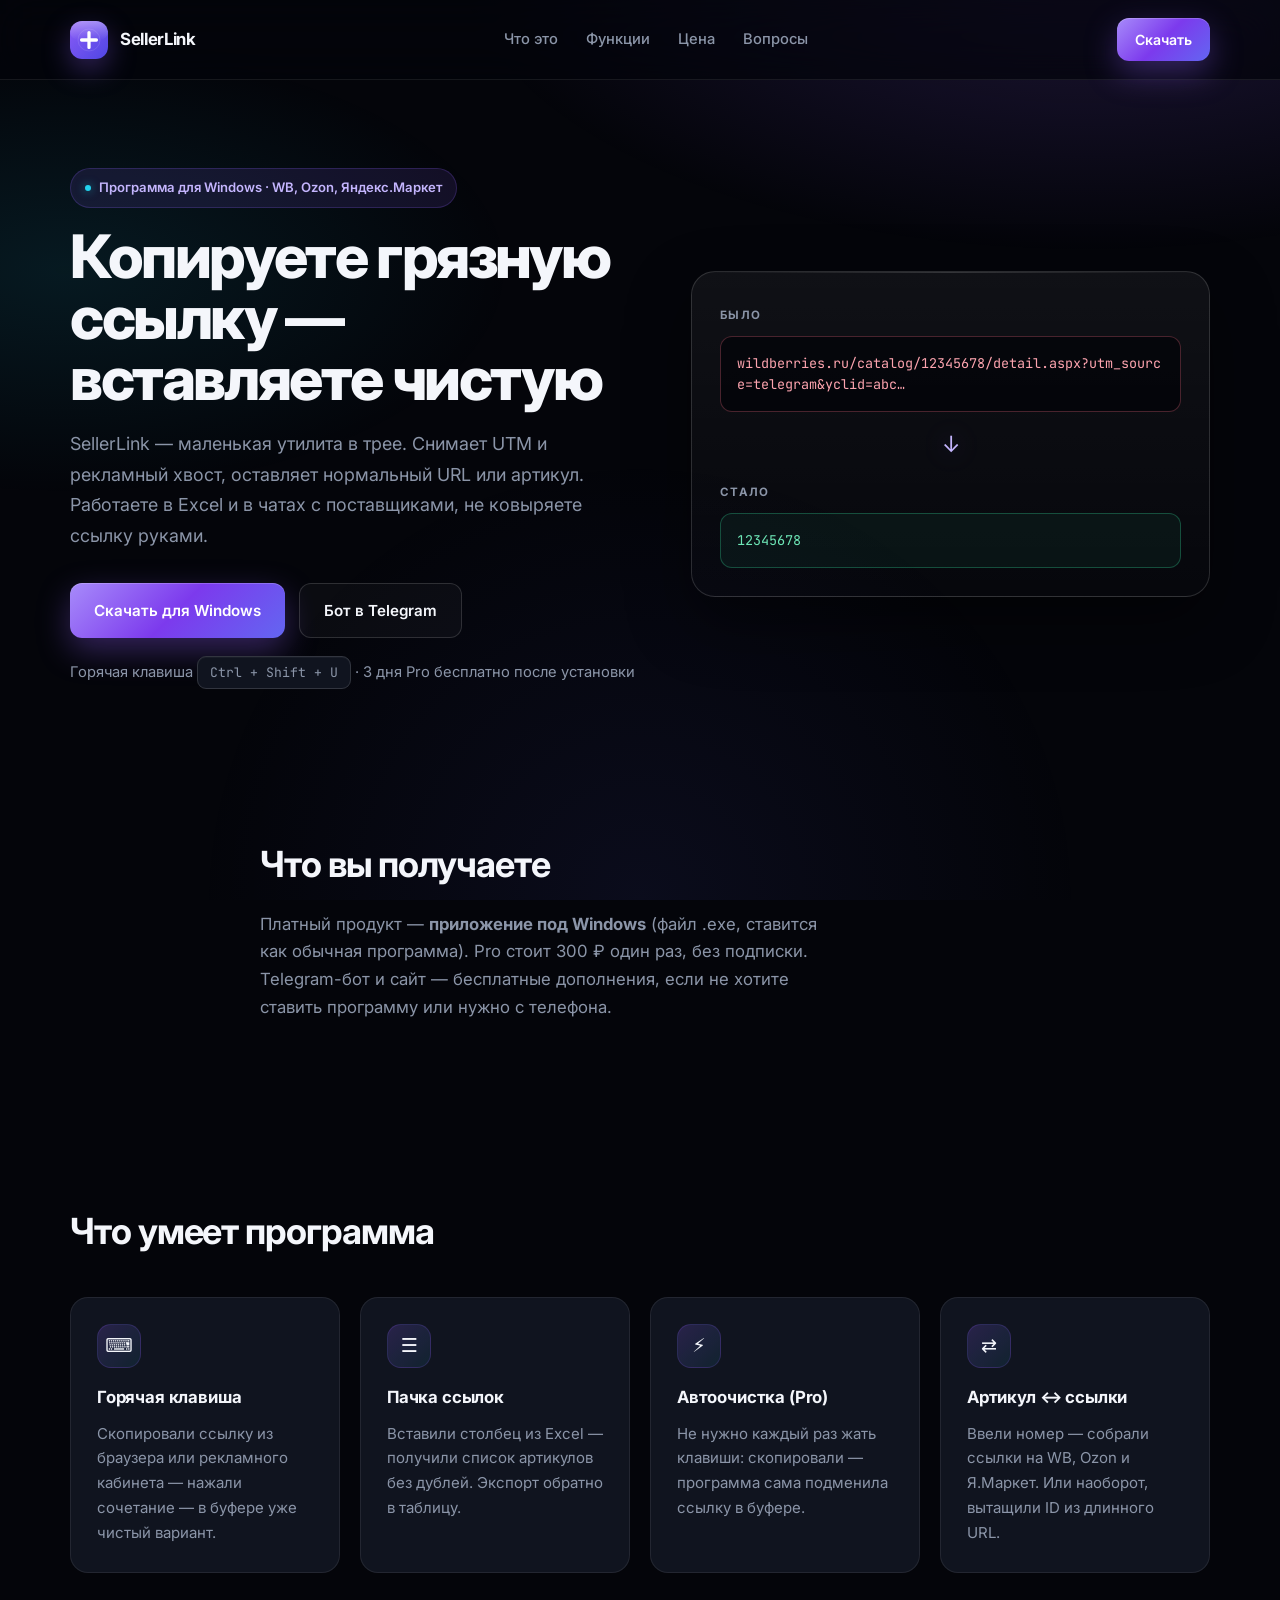
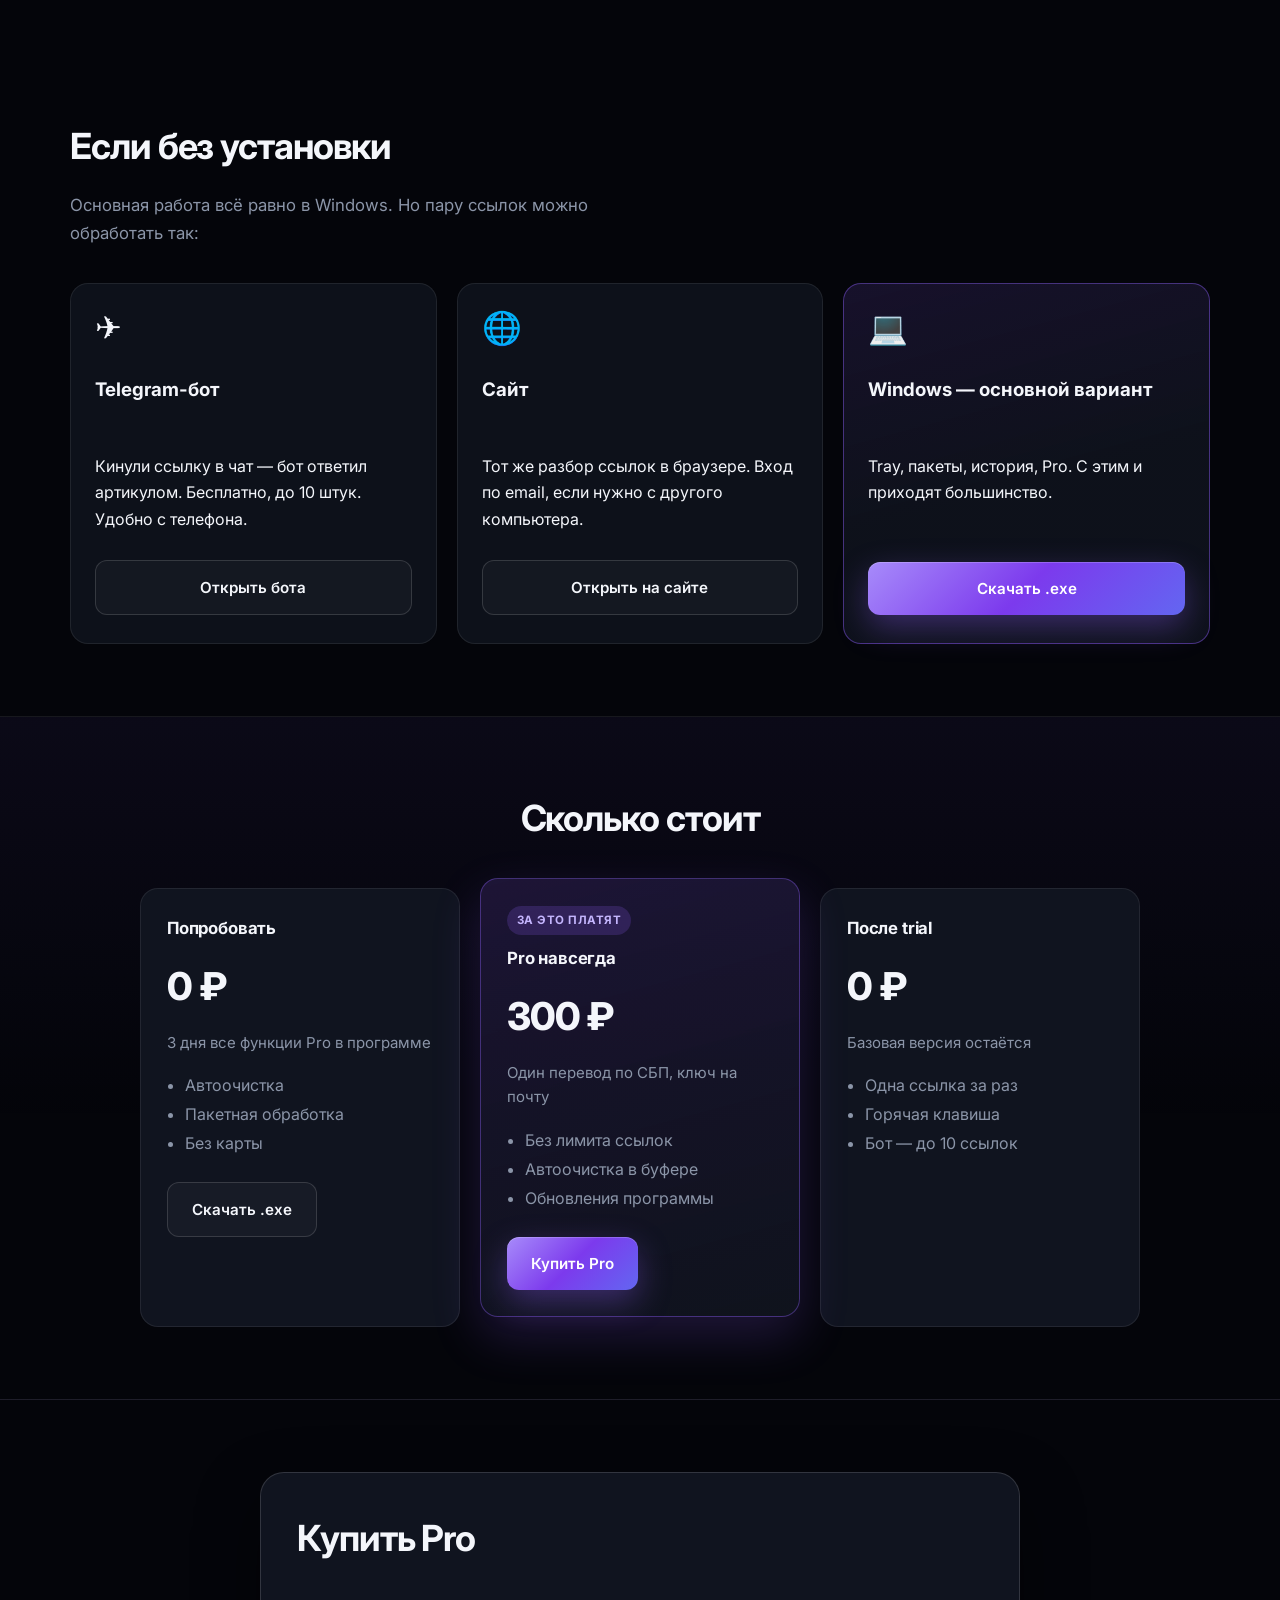
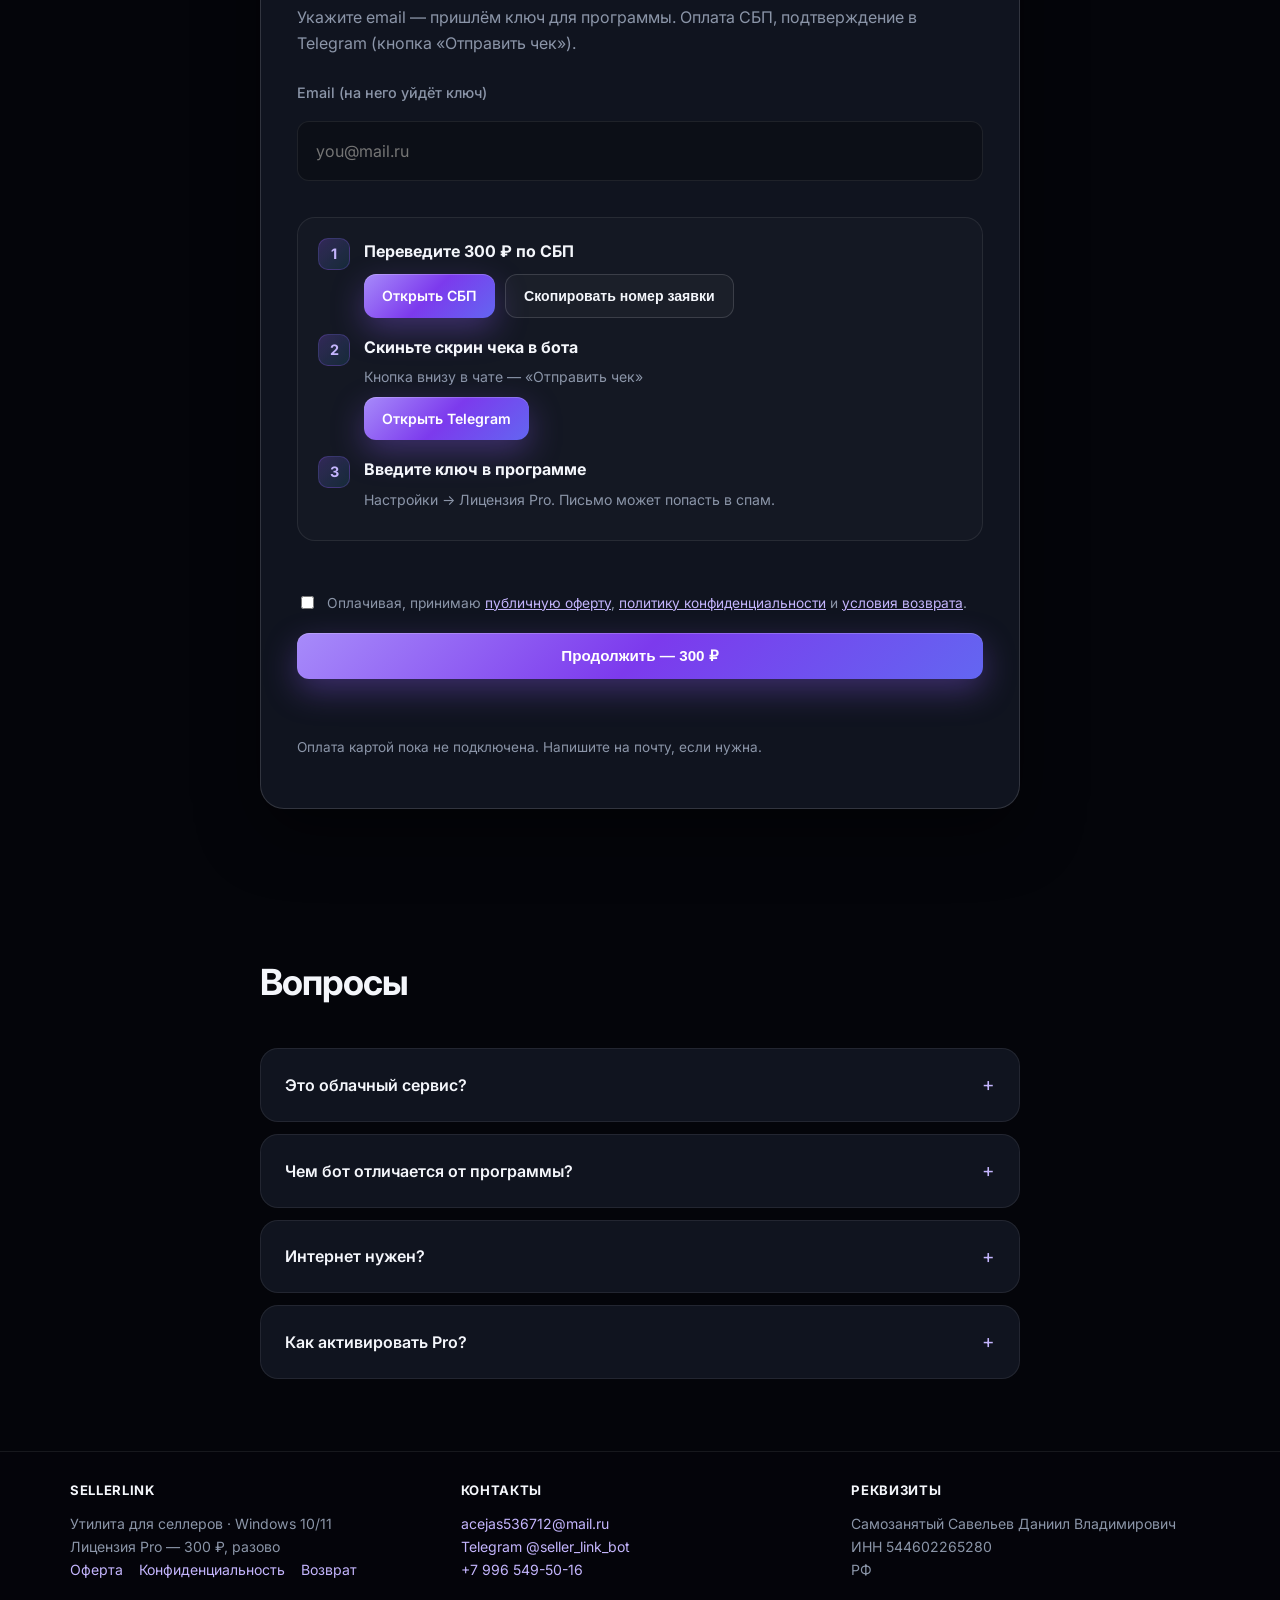
==== index.html @ e96af0a7 "Legal pages, requisites, payment consent" ====
<!DOCTYPE html>
<html lang="ru">
<head>
  <meta charset="UTF-8" />
  <meta name="viewport" content="width=device-width, initial-scale=1.0" />
  <title>SellerLink — убирает мусор из ссылок WB, Ozon и Яндекс.Маркет</title>
  <meta name="description" content="Программа для Windows: чистая ссылка или артикул из буфера за секунду. Есть бесплатный Telegram-бот." />
  <meta name="sellerlink-api" content="https://sellerlink.lucaink.ru" />
  <meta name="sellerlink-cabinet" content="https://sellerlink.lucaink.ru/app" />
  <meta name="sellerlink-price" content="300" />
  <meta name="sellerlink-telegram" content="seller_link_bot" />
  <meta name="sellerlink-sbp-url" content="https://www.tinkoff.ru/rm/r_tnoOPvKwhN.XqBabIgvqc/DCJKj50031" />
  <meta name="sellerlink-sbp-phone" content="+79965495016" />
  <meta name="sellerlink-sbp-recipient" content="Ольга С." />
  <link rel="icon" href="favicon.svg" type="image/svg+xml" />
  <link rel="apple-touch-icon" href="favicon.svg" />
  <meta name="theme-color" content="#6366f1" />
  <link rel="preconnect" href="https://fonts.googleapis.com" />
  <link rel="preconnect" href="https://fonts.gstatic.com" crossorigin />
  <link href="https://fonts.googleapis.com/css2?family=Inter:wght@400;500;600;700;800&family=JetBrains+Mono:wght@400;500&display=swap" rel="stylesheet" />
  <link rel="stylesheet" href="styles.css" />
</head>
<body>
  <header class="site-header">
    <div class="container header-row">
      <a class="logo" href="#">
        <img class="logo-img" src="favicon.svg" width="38" height="38" alt="" />
        <span>SellerLink</span>
      </a>
      <nav class="nav-links">
        <a href="#what">Что это</a>
        <a href="#features">Функции</a>
        <a href="#pricing">Цена</a>
        <a href="#faq">Вопросы</a>
      </nav>
      <a class="btn btn-small" href="https://github.com/acejas5367123-coder/sellerlink-releases/releases/latest" target="_blank" rel="noopener">Скачать</a>
    </div>
  </header>

  <main>
    <section class="hero container">
      <div class="hero-grid">
        <div>
          <span class="eyebrow">Программа для Windows · WB, Ozon, Яндекс.Маркет</span>
          <h1>Копируете грязную ссылку —<br />вставляете чистую</h1>
          <p class="lead">
            SellerLink — маленькая утилита в трее. Снимает UTM и рекламный хвост,
            оставляет нормальный URL или артикул. Работаете в Excel и в чатах с поставщиками,
            не ковыряете ссылку руками.
          </p>
          <div class="hero-cta">
            <a class="btn" href="https://github.com/acejas5367123-coder/sellerlink-releases/releases/latest" target="_blank" rel="noopener">Скачать для Windows</a>
            <a class="btn btn-ghost" href="https://t.me/seller_link_bot" target="_blank" rel="noopener">Бот в Telegram</a>
          </div>
          <p class="hero-kbd">Горячая клавиша <kbd>Ctrl + Shift + U</kbd> · 3 дня Pro бесплатно после установки</p>
        </div>
        <div class="hero-card">
          <div class="demo-row bad">
            <span class="demo-label">Было</span>
            <code>wildberries.ru/catalog/12345678/detail.aspx?utm_source=telegram&yclid=abc…</code>
          </div>
          <div class="demo-arrow">↓</div>
          <div class="demo-row good">
            <span class="demo-label">Стало</span>
            <code>12345678</code>
          </div>
        </div>
      </div>
    </section>

    <section id="what" class="section container narrow">
      <h2>Что вы получаете</h2>
      <p class="section-intro">
        Платный продукт — <strong>приложение под Windows</strong> (файл .exe, ставится как обычная программа).
        Pro стоит 300 ₽ один раз, без подписки. Telegram-бот и сайт — бесплатные дополнения,
        если не хотите ставить программу или нужно с телефона.
      </p>
    </section>

    <section id="features" class="section container">
      <h2>Что умеет программа</h2>
      <div class="features-grid">
        <article class="feature-card">
          <div class="feature-icon" aria-hidden="true">⌨</div>
          <h3>Горячая клавиша</h3>
          <p>Скопировали ссылку из браузера или рекламного кабинета — нажали сочетание — в буфере уже чистый вариант.</p>
        </article>
        <article class="feature-card">
          <div class="feature-icon" aria-hidden="true">☰</div>
          <h3>Пачка ссылок</h3>
          <p>Вставили столбец из Excel — получили список артикулов без дублей. Экспорт обратно в таблицу.</p>
        </article>
        <article class="feature-card">
          <div class="feature-icon" aria-hidden="true">⚡</div>
          <h3>Автоочистка (Pro)</h3>
          <p>Не нужно каждый раз жать клавиши: скопировали — программа сама подменила ссылку в буфере.</p>
        </article>
        <article class="feature-card">
          <div class="feature-icon" aria-hidden="true">⇄</div>
          <h3>Артикул ↔ ссылки</h3>
          <p>Ввели номер — собрали ссылки на WB, Ozon и Я.Маркет. Или наоборот, вытащили ID из длинного URL.</p>
        </article>
      </div>
    </section>

    <section id="platforms" class="section container">
      <h2>Если без установки</h2>
      <p class="section-intro">Основная работа всё равно в Windows. Но пару ссылок можно обработать так:</p>
      <div class="platforms-grid">
        <article class="platform-card">
          <div class="platform-icon">✈</div>
          <h3>Telegram-бот</h3>
          <p>Кинули ссылку в чат — бот ответил артикулом. Бесплатно, до 10 штук. Удобно с телефона.</p>
          <a class="btn btn-ghost" href="https://t.me/seller_link_bot" target="_blank" rel="noopener">Открыть бота</a>
        </article>
        <article class="platform-card">
          <div class="platform-icon">🌐</div>
          <h3>Сайт</h3>
          <p>Тот же разбор ссылок в браузере. Вход по email, если нужно с другого компьютера.</p>
          <a class="btn btn-ghost" href="https://sellerlink.lucaink.ru/app">Открыть на сайте</a>
        </article>
        <article class="platform-card featured">
          <div class="platform-icon">💻</div>
          <h3>Windows — основной вариант</h3>
          <p>Tray, пакеты, история, Pro. С этим и приходят большинство.</p>
          <a class="btn" href="https://github.com/acejas5367123-coder/sellerlink-releases/releases/latest" target="_blank" rel="noopener">Скачать .exe</a>
        </article>
      </div>
    </section>

    <section id="pricing" class="section pricing-section">
      <div class="container">
        <h2 style="text-align:center;margin-bottom:40px">Сколько стоит</h2>
        <div class="pricing-grid">
          <article class="price-card">
            <h3>Попробовать</h3>
            <div class="price">0 ₽</div>
            <p>3 дня все функции Pro в программе</p>
            <ul>
              <li>Автоочистка</li>
              <li>Пакетная обработка</li>
              <li>Без карты</li>
            </ul>
            <a class="btn btn-ghost" href="https://github.com/acejas5367123-coder/sellerlink-releases/releases/latest" target="_blank" rel="noopener">Скачать .exe</a>
          </article>
          <article class="price-card featured">
            <span class="popular">За это платят</span>
            <h3>Pro навсегда</h3>
            <div class="price">300 ₽</div>
            <p>Один перевод по СБП, ключ на почту</p>
            <ul>
              <li>Без лимита ссылок</li>
              <li>Автоочистка в буфере</li>
              <li>Обновления программы</li>
            </ul>
            <a class="btn" href="#buy">Купить Pro</a>
          </article>
          <article class="price-card">
            <h3>После trial</h3>
            <div class="price">0 ₽</div>
            <p>Базовая версия остаётся</p>
            <ul>
              <li>Одна ссылка за раз</li>
              <li>Горячая клавиша</li>
              <li>Бот — до 10 ссылок</li>
            </ul>
          </article>
        </div>
      </div>
    </section>

    <section id="buy" class="section container narrow">
      <div class="buy-box">
        <h2>Купить Pro</h2>
        <p class="pay-lead">Укажите email — пришлём ключ для программы. Оплата СБП, подтверждение в Telegram (кнопка «Отправить чек»).</p>

        <form id="pay-form" class="pay-form">
          <label class="pay-label" for="pay-email">Email (на него уйдёт ключ)</label>
          <input id="pay-email" class="pay-input" type="email" required placeholder="you@mail.ru" autocomplete="email" />

          <div id="pay-steps" class="pay-steps hidden">
            <div class="pay-step">
              <span class="pay-step-num">1</span>
              <div>
                <strong>Переведите <span id="pay-price-label">300</span> ₽ по СБП</strong>
                <p id="pay-sbp-hint" class="pay-hint"></p>
                <div class="pay-step-actions">
                  <a id="pay-sbp-link" class="btn btn-small hidden" href="https://www.tinkoff.ru/rm/r_tnoOPvKwhN.XqBabIgvqc/DCJKj50031" target="_blank" rel="noopener noreferrer">Открыть СБП</a>
                  <button type="button" id="pay-copy-id" class="btn btn-ghost btn-small hidden">Скопировать номер заявки</button>
                </div>
              </div>
            </div>
            <div class="pay-step">
              <span class="pay-step-num">2</span>
              <div>
                <strong>Скиньте скрин чека в бота</strong>
                <p class="pay-hint">Кнопка внизу в чате — «Отправить чек»</p>
                <a id="pay-telegram-link" class="btn btn-small" href="https://t.me/seller_link_bot?start=buy" target="_blank" rel="noopener noreferrer">Открыть Telegram</a>
              </div>
            </div>
            <div class="pay-step">
              <span class="pay-step-num">3</span>
              <div>
                <strong>Введите ключ в программе</strong>
                <p class="pay-hint">Настройки → Лицензия Pro. Письмо может попасть в спам.</p>
              </div>
            </div>
          </div>

          <label class="pay-consent" for="pay-consent">
            <input type="checkbox" id="pay-consent" name="consent" required />
            <span>Оплачивая, принимаю <a href="offer.html" target="_blank" rel="noopener">публичную оферту</a>, <a href="privacy.html" target="_blank" rel="noopener">политику конфиденциальности</a> и <a href="refund.html" target="_blank" rel="noopener">условия возврата</a>.</span>
          </label>

          <button id="pay-btn" class="btn pay-btn" type="submit">Продолжить — 300 ₽</button>
          <p id="pay-message" class="pay-message" aria-live="polite"></p>
        </form>

        <p class="pay-note">Оплата картой пока не подключена. Напишите на почту, если нужна.</p>
      </div>
    </section>

    <section id="faq" class="section container narrow">
      <h2>Вопросы</h2>
      <div class="faq-list">
        <details>
          <summary>Это облачный сервис?</summary>
          <p>Нет. Программа крутится у вас на компьютере, ссылки никуда не заливаются. Бот и сайт — по желанию, через интернет.</p>
        </details>
        <details>
          <summary>Чем бот отличается от программы?</summary>
          <p>Бот — чтобы быстро глянуть одну-две ссылки с телефона. Программа — для ежедневной работы: hotkey, пачки, автоочистка.</p>
        </details>
        <details>
          <summary>Интернет нужен?</summary>
          <p>Для Windows-программы — нет, чистка офлайн. Для бота и сайта — да.</p>
        </details>
        <details>
          <summary>Как активировать Pro?</summary>
          <p>После оплаты ключ придёт на email. Вставьте его в настройках программы вместе с тем же email. На сайте тоже можно, если удобнее.</p>
        </details>
      </div>
    </section>
  </main>

  <footer class="site-footer" id="contacts">
    <div class="container footer-grid">
      <div class="footer-block">
        <strong>SellerLink</strong>
        <p>Утилита для селлеров · Windows 10/11<br />Лицензия Pro — 300 ₽, разово</p>
        <p class="footer-legal-links">
          <a href="offer.html">Оферта</a>
          <a href="privacy.html">Конфиденциальность</a>
          <a href="refund.html">Возврат</a>
        </p>
      </div>
      <div class="footer-block">
        <strong>Контакты</strong>
        <p>
          <a href="mailto:acejas536712@mail.ru">acejas536712@mail.ru</a><br />
          <a href="https://t.me/seller_link_bot" target="_blank" rel="noopener">Telegram @seller_link_bot</a><br />
          <a href="tel:+79965495016">+7 996 549-50-16</a>
        </p>
      </div>
      <div class="footer-block">
        <strong>Реквизиты</strong>
        <p>
          Самозанятый Савельев Даниил Владимирович<br />
          ИНН 544602265280<br />
          РФ
        </p>
      </div>
    </div>
  </footer>
  <script src="script.js"></script>
</body>
</html>
---- styles.css ----
:root {
  --bg-deep: #04050a;
  --bg: #070910;
  --surface: rgba(16, 20, 30, 0.85);
  --surface-solid: #10141f;
  --text: #f4f6fb;
  --muted: #8b95a8;
  --accent: #8b5cf6;
  --accent-2: #c4b5fd;
  --accent-glow: rgba(139, 92, 246, 0.35);
  --cyan: #22d3ee;
  --success: #34d399;
  --danger: #fb7185;
  --border: rgba(255, 255, 255, 0.08);
  --border-strong: rgba(255, 255, 255, 0.14);
  --shadow: 0 24px 64px rgba(0, 0, 0, 0.45);
  --shadow-glow: 0 20px 50px rgba(139, 92, 246, 0.2);
  --radius-xl: 24px;
  --radius: 18px;
  --radius-sm: 12px;
  --ease: cubic-bezier(0.22, 1, 0.36, 1);
}

* { box-sizing: border-box; }

html { scroll-behavior: smooth; }

body {
  margin: 0;
  font-family: "Inter", "Segoe UI", system-ui, sans-serif;
  background: var(--bg-deep);
  color: var(--text);
  line-height: 1.65;
  -webkit-font-smoothing: antialiased;
}

body::before {
  content: "";
  position: fixed;
  inset: 0;
  pointer-events: none;
  background:
    radial-gradient(ellipse 90% 60% at 85% -5%, rgba(139, 92, 246, 0.2), transparent 55%),
    radial-gradient(ellipse 70% 50% at 5% 30%, rgba(34, 211, 238, 0.1), transparent 50%),
    radial-gradient(circle at 50% 100%, rgba(99, 102, 241, 0.08), transparent 40%);
  z-index: -1;
}

.container { width: min(1140px, calc(100% - 40px)); margin: 0 auto; }
.narrow { width: min(760px, calc(100% - 40px)); margin-left: auto; margin-right: auto; }

.site-header {
  position: sticky;
  top: 0;
  backdrop-filter: blur(20px) saturate(1.3);
  background: rgba(4, 5, 10, 0.72);
  border-bottom: 1px solid var(--border);
  z-index: 100;
}

.header-row, .footer-row {
  display: flex;
  align-items: center;
  justify-content: space-between;
  gap: 20px;
  padding: 18px 0;
}

.logo {
  display: inline-flex;
  align-items: center;
  gap: 12px;
  color: var(--text);
  text-decoration: none;
  font-weight: 700;
  font-size: 1.05rem;
  letter-spacing: -0.02em;
}

.logo-img {
  width: 38px;
  height: 38px;
  border-radius: 12px;
  flex-shrink: 0;
  box-shadow: 0 10px 28px var(--accent-glow);
  display: block;
}

.nav-links { display: flex; gap: 28px; }

.nav-links a {
  color: var(--muted);
  text-decoration: none;
  font-size: 0.92rem;
  font-weight: 500;
  transition: color 0.2s ease;
}

.nav-links a:hover { color: var(--text); }

.btn {
  display: inline-flex;
  align-items: center;
  justify-content: center;
  gap: 8px;
  padding: 14px 24px;
  border-radius: var(--radius-sm);
  background: linear-gradient(135deg, #a78bfa 0%, #7c3aed 50%, #6366f1 100%);
  color: white;
  text-decoration: none;
  font-weight: 600;
  font-size: 0.95rem;
  border: none;
  cursor: pointer;
  box-shadow: 0 12px 32px var(--accent-glow), inset 0 1px 0 rgba(255, 255, 255, 0.2);
  transition: transform 0.2s var(--ease), box-shadow 0.2s ease, filter 0.2s ease;
}

.btn:hover {
  transform: translateY(-2px);
  filter: brightness(1.05);
  box-shadow: 0 16px 40px var(--accent-glow);
}

.btn-small { padding: 10px 18px; font-size: 0.88rem; }

.btn-ghost {
  background: rgba(255, 255, 255, 0.03);
  border: 1px solid var(--border-strong);
  color: var(--text);
  box-shadow: none;
}

.btn-ghost:hover {
  background: rgba(255, 255, 255, 0.06);
  box-shadow: none;
}

.hero {
  padding: 88px 0 64px;
}

.hero-grid {
  display: grid;
  grid-template-columns: 1.05fr 0.95fr;
  gap: 48px;
  align-items: center;
}

.eyebrow {
  display: inline-flex;
  align-items: center;
  gap: 8px;
  margin-bottom: 18px;
  padding: 8px 14px;
  border-radius: 999px;
  background: rgba(139, 92, 246, 0.12);
  border: 1px solid rgba(139, 92, 246, 0.22);
  color: var(--accent-2);
  font-size: 0.82rem;
  font-weight: 600;
}

.eyebrow::before {
  content: "";
  width: 6px;
  height: 6px;
  border-radius: 50%;
  background: var(--cyan);
  box-shadow: 0 0 10px rgba(34, 211, 238, 0.6);
}

h1 {
  font-size: clamp(2.4rem, 5.5vw, 3.75rem);
  line-height: 1.02;
  margin: 0 0 20px;
  letter-spacing: -0.04em;
  font-weight: 800;
}

h2 {
  font-size: clamp(1.75rem, 3vw, 2.25rem);
  letter-spacing: -0.03em;
  font-weight: 700;
}

.lead {
  color: var(--muted);
  font-size: 1.12rem;
  max-width: 540px;
  line-height: 1.7;
}

.hero-cta { display: flex; flex-wrap: wrap; gap: 14px; margin: 32px 0 22px; }

.hero-kbd { color: var(--muted); font-size: 0.92rem; }

kbd {
  padding: 7px 12px;
  border-radius: 9px;
  background: var(--surface-solid);
  border: 1px solid var(--border-strong);
  font-family: "JetBrains Mono", Consolas, monospace;
  font-size: 0.82rem;
  box-shadow: inset 0 1px 0 rgba(255, 255, 255, 0.04);
}

.hero-card {
  padding: 28px;
  border-radius: var(--radius-xl);
  background: linear-gradient(180deg, rgba(255, 255, 255, 0.05), rgba(255, 255, 255, 0.01));
  border: 1px solid var(--border-strong);
  box-shadow: var(--shadow);
  position: relative;
  overflow: hidden;
}

.hero-card::before {
  content: "";
  position: absolute;
  top: 0;
  left: 0;
  right: 0;
  height: 1px;
  background: linear-gradient(90deg, transparent, rgba(255, 255, 255, 0.15), transparent);
}

.demo-row code {
  display: block;
  margin-top: 10px;
  padding: 16px;
  border-radius: var(--radius-sm);
  background: rgba(4, 5, 10, 0.8);
  word-break: break-all;
  font-size: 0.84rem;
  font-family: "JetBrains Mono", Consolas, monospace;
  line-height: 1.55;
}

.demo-row.bad code {
  border: 1px solid rgba(251, 113, 133, 0.28);
  color: #fda4af;
}

.demo-row.good code {
  border: 1px solid rgba(52, 211, 153, 0.3);
  color: #6ee7b7;
  background: rgba(52, 211, 153, 0.06);
}

.demo-label {
  color: var(--muted);
  font-size: 0.72rem;
  text-transform: uppercase;
  letter-spacing: 0.1em;
  font-weight: 700;
}

.demo-arrow {
  text-align: center;
  color: var(--accent-2);
  padding: 14px 0;
  font-size: 1.4rem;
  filter: drop-shadow(0 0 12px var(--accent-glow));
}

.section { padding: 72px 0; }
.section h2 { margin: 0 0 36px; }

.section-intro {
  color: var(--muted);
  max-width: 560px;
  margin: -20px 0 36px;
  font-size: 1.05rem;
}

.features-grid, .pricing-grid {
  display: grid;
  grid-template-columns: repeat(4, 1fr);
  gap: 20px;
}

.feature-card, .price-card {
  padding: 26px;
  border-radius: var(--radius);
  background: var(--surface-solid);
  border: 1px solid var(--border);
  transition: transform 0.25s var(--ease), border-color 0.25s ease, box-shadow 0.25s ease;
}

.feature-card:hover, .price-card:hover {
  transform: translateY(-4px);
  border-color: rgba(139, 92, 246, 0.25);
  box-shadow: var(--shadow-glow);
}

.feature-icon {
  display: grid;
  place-items: center;
  width: 44px;
  height: 44px;
  margin-bottom: 16px;
  border-radius: 14px;
  background: linear-gradient(135deg, rgba(139, 92, 246, 0.2), rgba(34, 211, 238, 0.08));
  border: 1px solid rgba(139, 92, 246, 0.18);
  font-size: 1.2rem;
}

.feature-card h3, .price-card h3 {
  margin: 0 0 10px;
  font-size: 1.05rem;
  letter-spacing: -0.01em;
}

.feature-card p, .price-card p { color: var(--muted); margin: 0; font-size: 0.94rem; }

.pricing-section {
  background: linear-gradient(180deg, rgba(139, 92, 246, 0.06), transparent 60%);
  border-top: 1px solid var(--border);
  border-bottom: 1px solid var(--border);
}

.pricing-grid {
  grid-template-columns: repeat(3, 1fr);
  width: min(1000px, calc(100% - 40px));
  margin: 0 auto;
}

.price-card .price {
  font-size: 2.4rem;
  font-weight: 800;
  margin: 12px 0;
  letter-spacing: -0.03em;
}

.price-card ul {
  padding-left: 18px;
  color: var(--muted);
  line-height: 1.8;
  margin-bottom: 24px;
}

.price-card.featured {
  border-color: rgba(139, 92, 246, 0.4);
  background: linear-gradient(165deg, rgba(139, 92, 246, 0.16), rgba(16, 20, 30, 0.95));
  transform: translateY(-10px);
  box-shadow: var(--shadow-glow);
}

.popular {
  display: inline-block;
  margin-bottom: 10px;
  padding: 5px 10px;
  border-radius: 999px;
  background: rgba(139, 92, 246, 0.2);
  color: var(--accent-2);
  font-size: 0.72rem;
  font-weight: 700;
  letter-spacing: 0.04em;
  text-transform: uppercase;
}

.buy-box, .pay-placeholder {
  padding: 36px;
  border-radius: var(--radius-xl);
  background: var(--surface-solid);
  border: 1px solid var(--border-strong);
  box-shadow: var(--shadow);
}

.buy-box h2 { margin-top: 0; }

.pay-form {
  display: grid;
  gap: 16px;
  margin-top: 24px;
}

.pay-label {
  color: var(--muted);
  font-size: 0.9rem;
  font-weight: 500;
}

.pay-input {
  width: 100%;
  padding: 16px 18px;
  border-radius: var(--radius-sm);
  border: 1px solid var(--border);
  background: var(--bg-elevated, #0c0f17);
  color: var(--text);
  font: inherit;
  outline: none;
  transition: border-color 0.2s ease, box-shadow 0.2s ease;
}

.pay-input:focus {
  border-color: rgba(139, 92, 246, 0.5);
  box-shadow: 0 0 0 4px rgba(139, 92, 246, 0.12);
}

.pay-btn { width: 100%; border: none; cursor: pointer; }
.pay-btn:disabled { opacity: 0.55; cursor: wait; transform: none !important; }

.pay-message { min-height: 1.4em; color: var(--muted); margin: 0; }
.pay-message.error { color: var(--danger); }
.pay-note { color: var(--muted); font-size: 0.85rem; margin-top: 18px; }

.pay-lead { color: var(--muted); margin: 0 0 20px; line-height: 1.65; }

.pay-steps {
  display: flex;
  flex-direction: column;
  gap: 16px;
  margin: 20px 0;
  padding: 20px;
  border-radius: var(--radius);
  background: rgba(255, 255, 255, 0.02);
  border: 1px solid var(--border);
}

.pay-step {
  display: grid;
  grid-template-columns: auto 1fr;
  gap: 14px;
  align-items: start;
}

.pay-step-num {
  display: grid;
  place-items: center;
  width: 32px;
  height: 32px;
  border-radius: 10px;
  background: linear-gradient(135deg, rgba(139, 92, 246, 0.25), rgba(34, 211, 238, 0.1));
  border: 1px solid rgba(139, 92, 246, 0.25);
  font-weight: 700;
  font-size: 0.9rem;
  color: var(--accent-2);
}

.pay-step strong { display: block; margin-bottom: 6px; }
.pay-hint { color: var(--muted); font-size: 0.88rem; margin: 0 0 10px; line-height: 1.5; }
.pay-step-actions { display: flex; flex-wrap: wrap; gap: 10px; }
.pay-message.success { color: var(--success); }

.faq-list { display: flex; flex-direction: column; gap: 12px; }

details {
  padding: 20px 24px;
  border-radius: var(--radius);
  background: var(--surface-solid);
  border: 1px solid var(--border);
  transition: border-color 0.2s ease;
}

details[open] {
  border-color: rgba(139, 92, 246, 0.25);
}

summary {
  cursor: pointer;
  font-weight: 600;
  list-style: none;
  display: flex;
  align-items: center;
  justify-content: space-between;
}

summary::-webkit-details-marker { display: none; }

summary::after {
  content: "+";
  color: var(--accent-2);
  font-size: 1.2rem;
  font-weight: 400;
}

details[open] summary::after { content: "−"; }

details p {
  color: var(--muted);
  margin: 14px 0 0;
  line-height: 1.65;
}

.success-page {
  min-height: 100vh;
  display: grid;
  place-items: center;
  padding: 32px;
}

.success-card {
  width: min(520px, 100%);
  padding: 44px 40px;
  border-radius: var(--radius-xl);
  background: linear-gradient(165deg, rgba(22, 26, 38, 0.95), rgba(12, 15, 23, 0.98));
  border: 1px solid var(--border-strong);
  text-align: center;
  box-shadow: var(--shadow), var(--shadow-glow);
}

.success-icon {
  width: 72px;
  height: 72px;
  margin: 0 auto 20px;
  border-radius: 50%;
  display: grid;
  place-items: center;
  background: linear-gradient(135deg, rgba(52, 211, 153, 0.2), rgba(52, 211, 153, 0.08));
  border: 1px solid rgba(52, 211, 153, 0.3);
  color: #6ee7b7;
  font-size: 2rem;
  font-weight: 700;
}

.success-email { color: var(--accent-2); font-weight: 600; }
.success-steps { text-align: left; color: var(--muted); line-height: 1.9; margin: 24px 0 28px; }

.site-footer {
  border-top: 1px solid var(--border);
  color: var(--muted);
  font-size: 0.88rem;
  background: rgba(4, 5, 10, 0.5);
  padding: 28px 0 36px;
}

.footer-grid {
  display: grid;
  grid-template-columns: repeat(3, 1fr);
  gap: 24px 32px;
}

.footer-block strong {
  display: block;
  color: var(--text);
  font-size: 0.82rem;
  text-transform: uppercase;
  letter-spacing: 0.05em;
  margin-bottom: 10px;
}

.footer-block p {
  margin: 0;
  line-height: 1.65;
}

.footer-block a {
  color: var(--accent-2);
  text-decoration: none;
}

.footer-block a:hover { text-decoration: underline; }

.footer-legal-links {
  display: flex;
  flex-wrap: wrap;
  gap: 8px 16px;
  margin-top: 8px;
}

.pay-consent {
  display: flex;
  align-items: flex-start;
  gap: 10px;
  font-size: 0.86rem;
  color: var(--muted);
  line-height: 1.5;
  margin: 16px 0 4px;
  cursor: pointer;
}

.pay-consent input {
  margin-top: 3px;
  flex-shrink: 0;
  accent-color: var(--accent);
}

.pay-consent a { color: var(--accent-2); }

.legal-doc h1 {
  font-size: clamp(1.75rem, 4vw, 2.25rem);
  margin-bottom: 12px;
}

.legal-doc h2 {
  font-size: 1.15rem;
  margin: 32px 0 12px;
  color: var(--text);
}

.legal-doc p,
.legal-doc li {
  color: var(--muted);
  line-height: 1.7;
}

.legal-doc ul {
  margin: 0 0 16px;
  padding-left: 1.25rem;
}

.legal-doc a { color: var(--accent-2); }

.legal-muted {
  font-size: 0.92rem;
  margin-bottom: 24px;
}

.platforms-grid {
  display: grid;
  grid-template-columns: repeat(3, 1fr);
  gap: 20px;
}

.platform-card {
  position: relative;
  padding: 28px 24px;
  border-radius: var(--radius);
  background: var(--surface);
  border: 1px solid var(--border);
  display: flex;
  flex-direction: column;
  gap: 12px;
  transition: transform 0.25s var(--ease), border-color 0.25s ease, box-shadow 0.25s ease;
}

.platform-card:hover {
  transform: translateY(-4px);
  border-color: rgba(139, 92, 246, 0.35);
  box-shadow: var(--shadow-glow);
}

.platform-card.featured {
  border-color: rgba(139, 92, 246, 0.45);
  background: linear-gradient(165deg, rgba(139, 92, 246, 0.14) 0%, var(--surface) 55%);
}

.platform-badge {
  position: absolute;
  top: 16px;
  right: 16px;
  font-size: 0.72rem;
  font-weight: 700;
  text-transform: uppercase;
  letter-spacing: 0.06em;
  padding: 4px 10px;
  border-radius: 999px;
  background: rgba(139, 92, 246, 0.25);
  color: var(--accent-2);
}

.platform-icon {
  font-size: 2rem;
  line-height: 1;
}

.platform-card .btn { margin-top: auto; width: 100%; }

.steps-list {
  margin: 0;
  padding-left: 1.25rem;
  color: var(--muted);
  line-height: 1.9;
}

.steps-list a { color: var(--accent-2); }

@media (max-width: 900px) {
  .hero-grid, .features-grid, .pricing-grid, .platforms-grid,
  .footer-grid { grid-template-columns: 1fr; }
  .nav-links { display: none; }
  .price-card.featured { transform: none; }
  .hero { padding-top: 56px; }
  .footer-row { flex-direction: column; align-items: flex-start; }
}
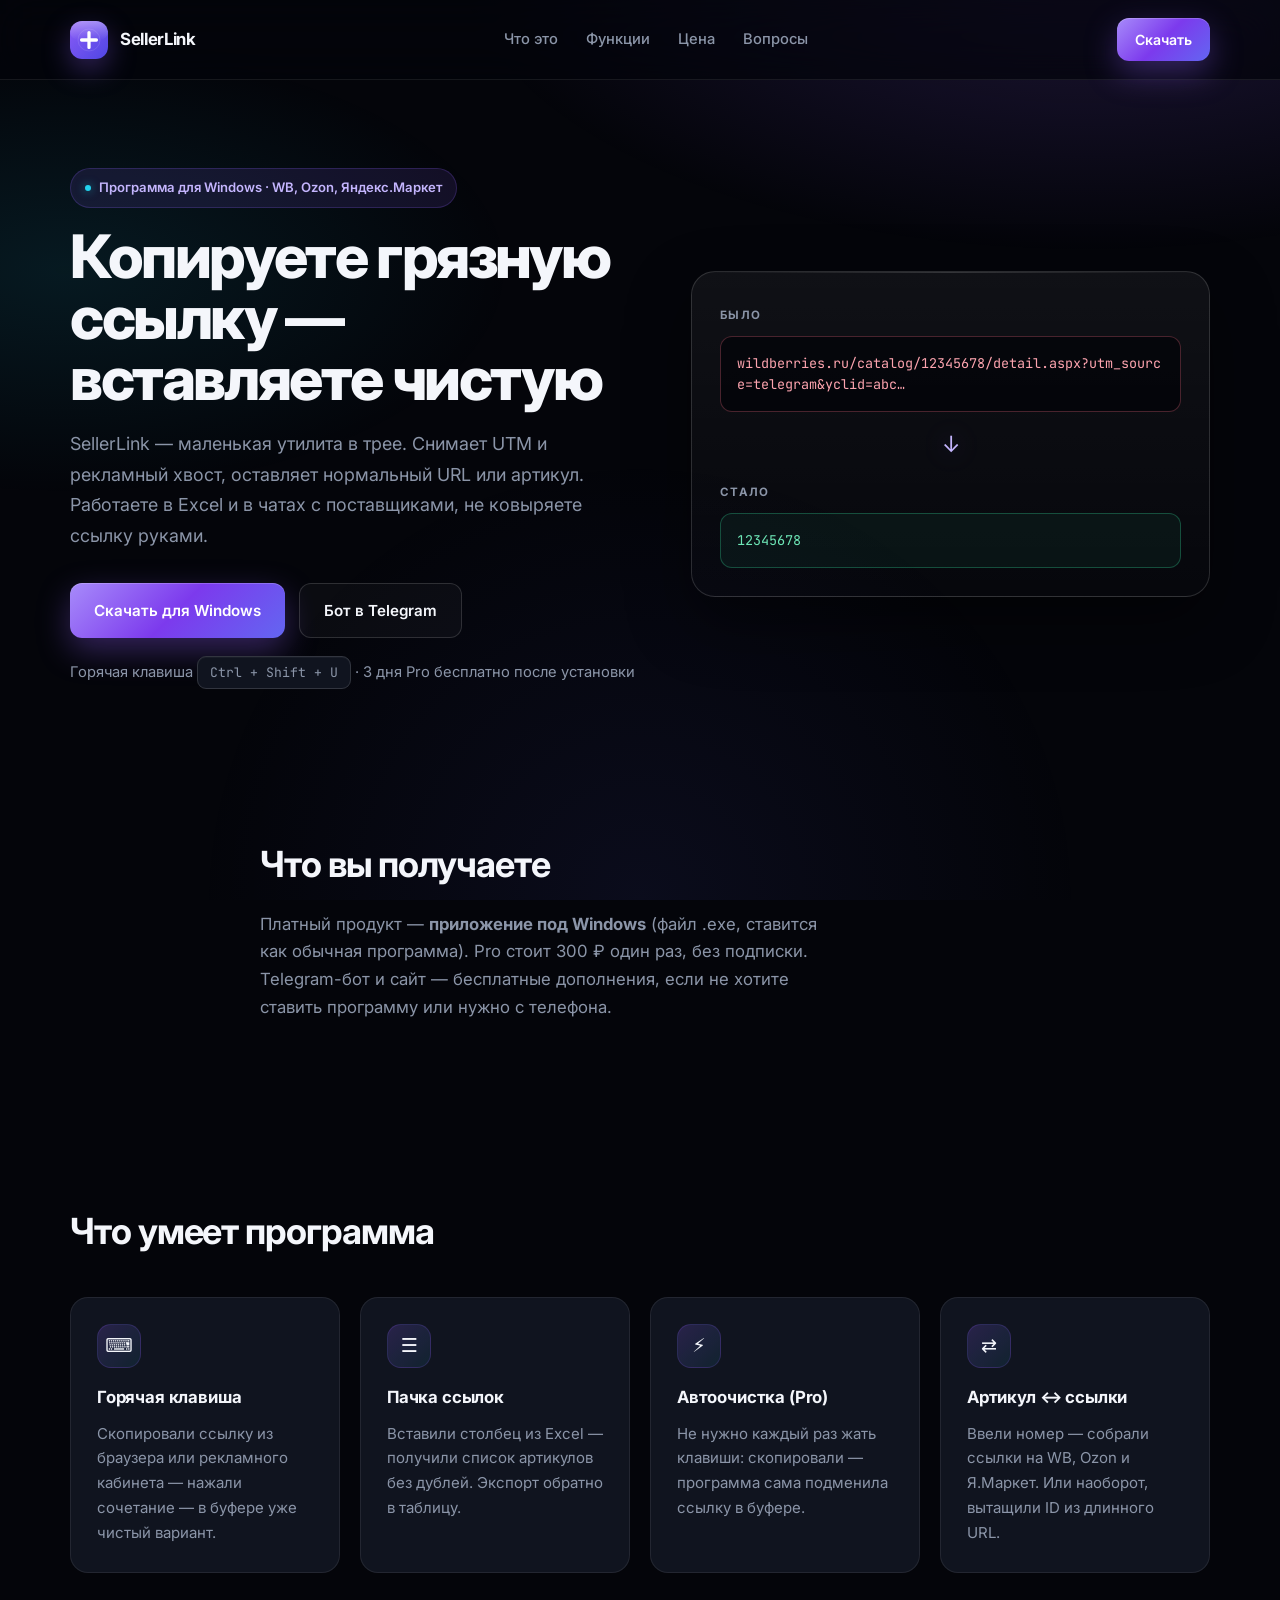
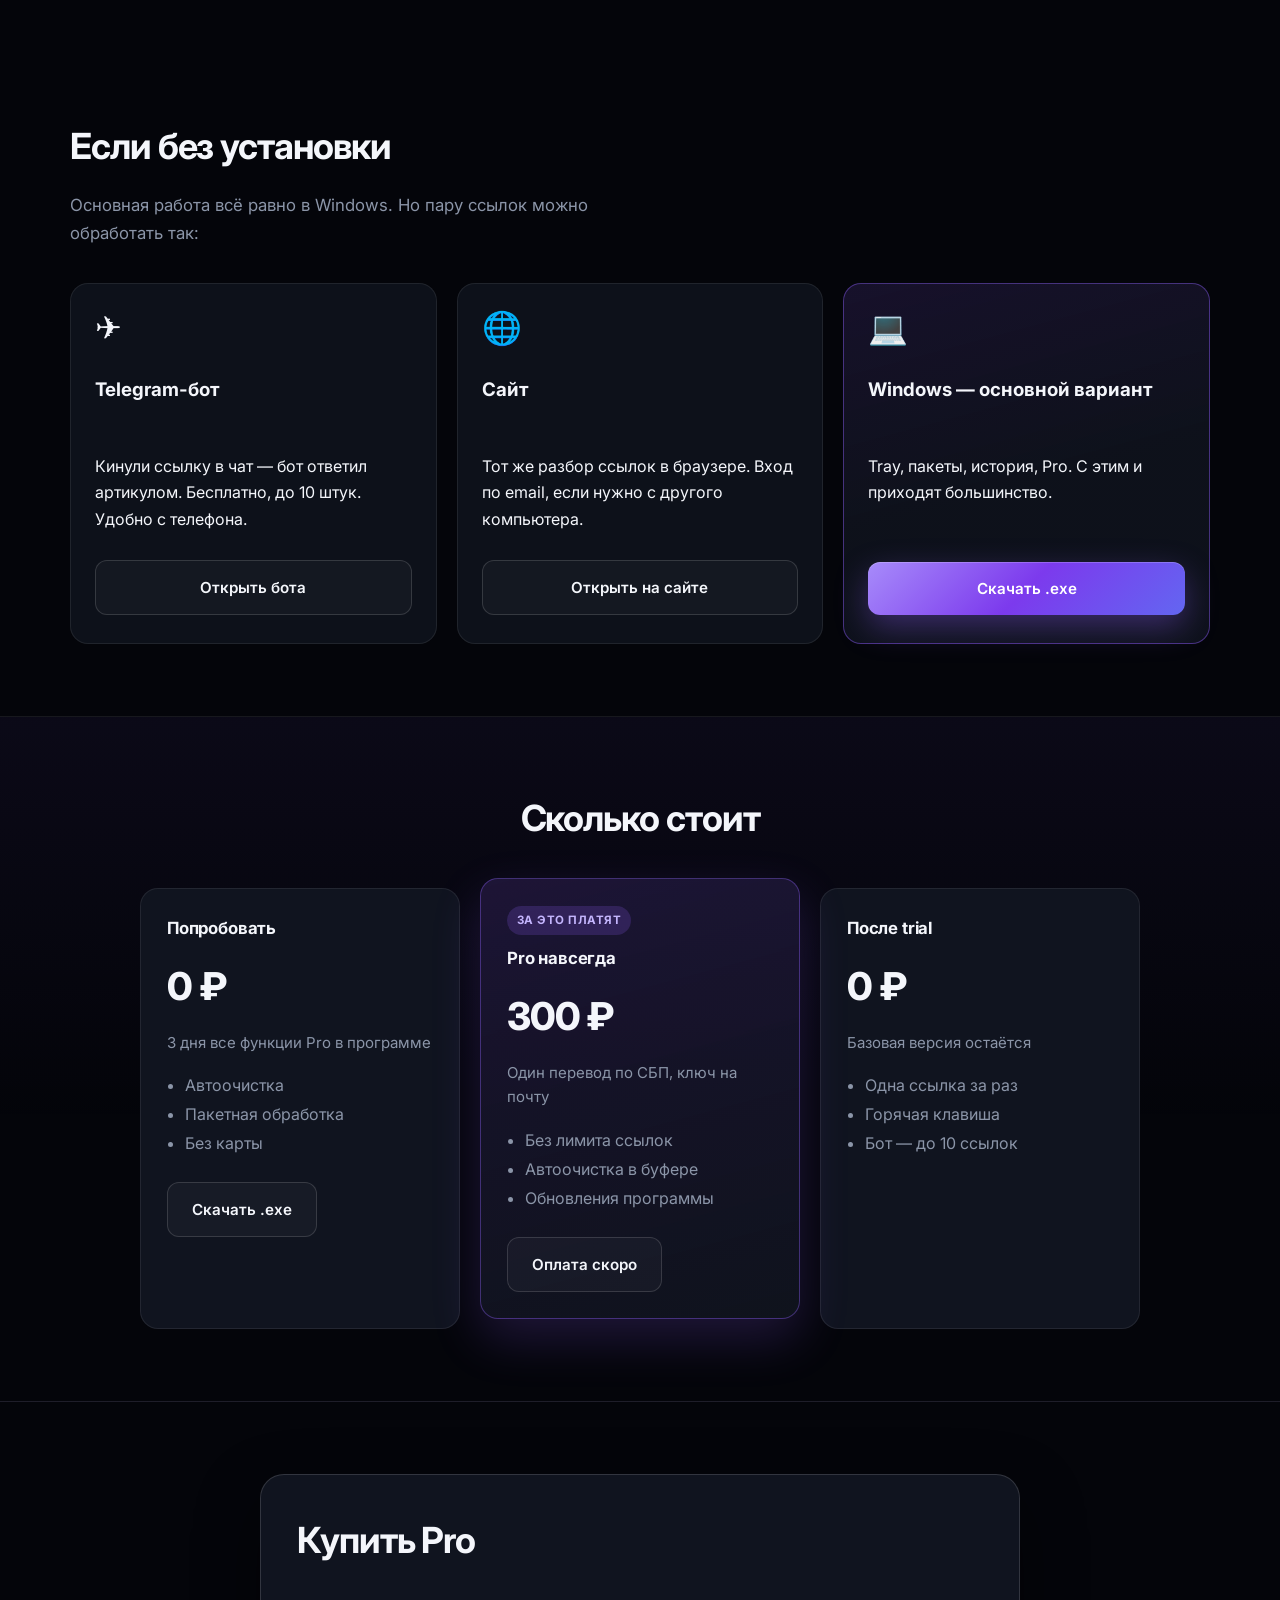
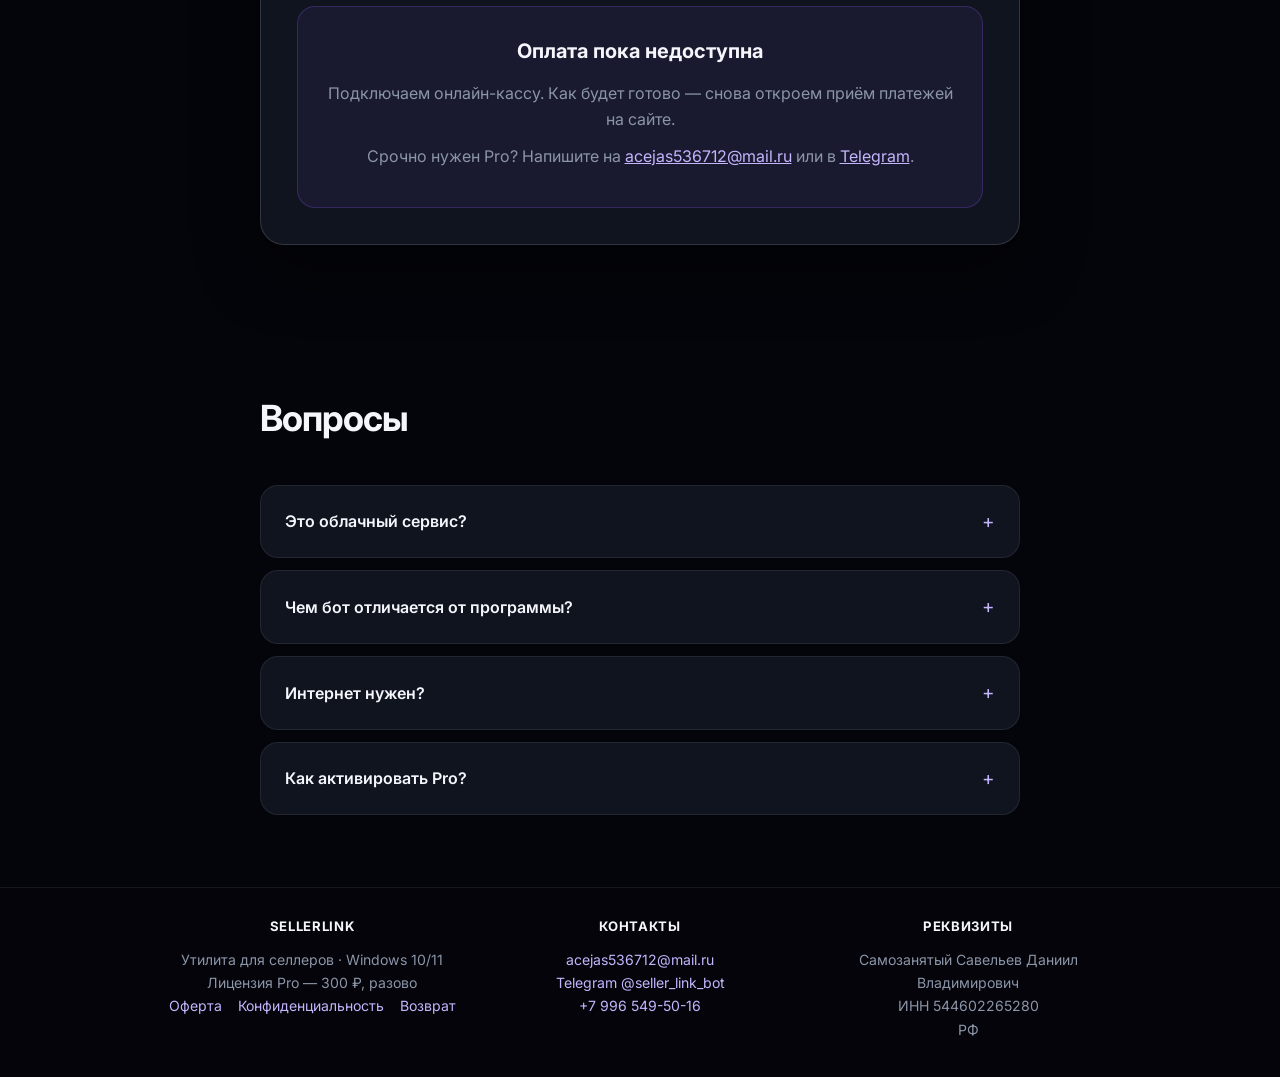
==== commit 9e64a68e: "Pause payments until online cash register" ====
--- a/index.html
+++ b/index.html
@@ -12,6 +12,7 @@
   <meta name="sellerlink-sbp-url" content="https://www.tinkoff.ru/rm/r_tnoOPvKwhN.XqBabIgvqc/DCJKj50031" />
   <meta name="sellerlink-sbp-phone" content="+79965495016" />
   <meta name="sellerlink-sbp-recipient" content="Ольга С." />
+  <meta name="sellerlink-payments-enabled" content="false" />
   <link rel="icon" href="favicon.svg" type="image/svg+xml" />
   <link rel="apple-touch-icon" href="favicon.svg" />
   <meta name="theme-color" content="#6366f1" />
@@ -153,7 +154,7 @@
               <li>Автоочистка в буфере</li>
               <li>Обновления программы</li>
             </ul>
-            <a class="btn" href="#buy">Купить Pro</a>
+            <a class="btn btn-ghost" href="#buy">Купить Pro</a>
           </article>
           <article class="price-card">
             <h3>После trial</h3>
@@ -172,9 +173,13 @@
     <section id="buy" class="section container narrow">
       <div class="buy-box">
         <h2>Купить Pro</h2>
-        <p class="pay-lead">Укажите email — пришлём ключ для программы. Оплата СБП, подтверждение в Telegram (кнопка «Отправить чек»).</p>
-
-        <form id="pay-form" class="pay-form">
+        <div id="pay-paused" class="pay-paused">
+          <p class="pay-paused-title">Оплата пока недоступна</p>
+          <p class="pay-paused-text">Подключаем онлайн-кассу. Как будет готово — снова откроем приём платежей на сайте.</p>
+          <p class="pay-paused-text">Срочно нужен Pro? Напишите на <a href="mailto:acejas536712@mail.ru">acejas536712@mail.ru</a> или в <a href="https://t.me/seller_link_bot" target="_blank" rel="noopener">Telegram</a>.</p>
+        </div>
+
+        <form id="pay-form" class="pay-form hidden" hidden>
           <label class="pay-label" for="pay-email">Email (на него уйдёт ключ)</label>
           <input id="pay-email" class="pay-input" type="email" required placeholder="you@mail.ru" autocomplete="email" />
 
@@ -216,7 +221,7 @@
           <p id="pay-message" class="pay-message" aria-live="polite"></p>
         </form>
 
-        <p class="pay-note">Оплата картой пока не подключена. Напишите на почту, если нужна.</p>
+        <p class="pay-note hidden" id="pay-note">Оплата картой пока не подключена. Напишите на почту, если нужна.</p>
       </div>
     </section>
 
--- a/styles.css
+++ b/styles.css
@@ -529,7 +529,12 @@
 .footer-grid {
   display: grid;
   grid-template-columns: repeat(3, 1fr);
-  gap: 24px 32px;
+  gap: 32px 24px;
+  text-align: center;
+  justify-items: center;
+  align-items: start;
+  max-width: 960px;
+  margin: 0 auto;
 }
 
 .footer-block strong {
@@ -556,8 +561,38 @@
 .footer-legal-links {
   display: flex;
   flex-wrap: wrap;
+  justify-content: center;
   gap: 8px 16px;
   margin-top: 8px;
+}
+
+.pay-paused {
+  text-align: center;
+  padding: 28px 24px;
+  border-radius: var(--radius);
+  background: rgba(139, 92, 246, 0.08);
+  border: 1px solid rgba(139, 92, 246, 0.25);
+}
+
+.pay-paused-title {
+  margin: 0 0 12px;
+  font-size: 1.25rem;
+  font-weight: 700;
+  color: var(--text);
+}
+
+.pay-paused-text {
+  margin: 0 0 10px;
+  color: var(--muted);
+  line-height: 1.65;
+}
+
+.pay-paused-text a { color: var(--accent-2); }
+
+.pay-form.hidden,
+.pay-note.hidden,
+.pay-paused.hidden {
+  display: none !important;
 }
 
 .pay-consent {
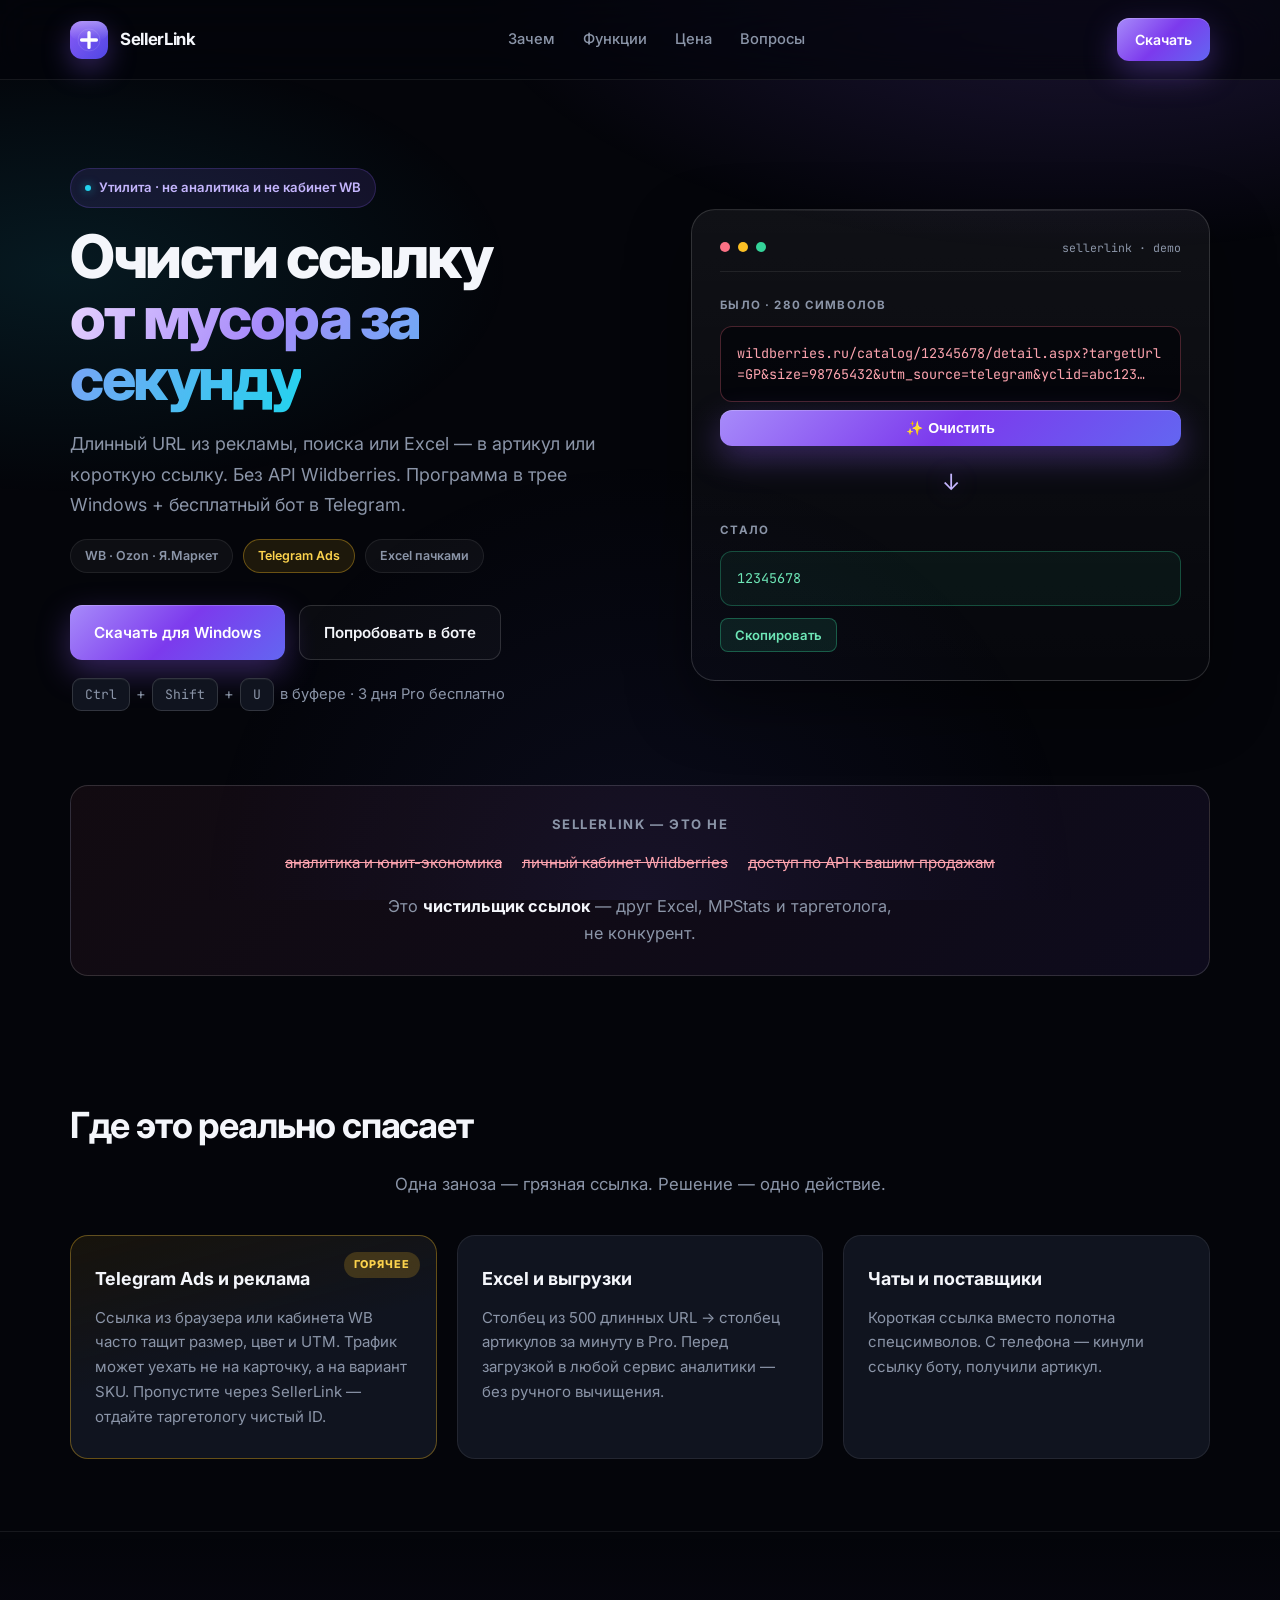
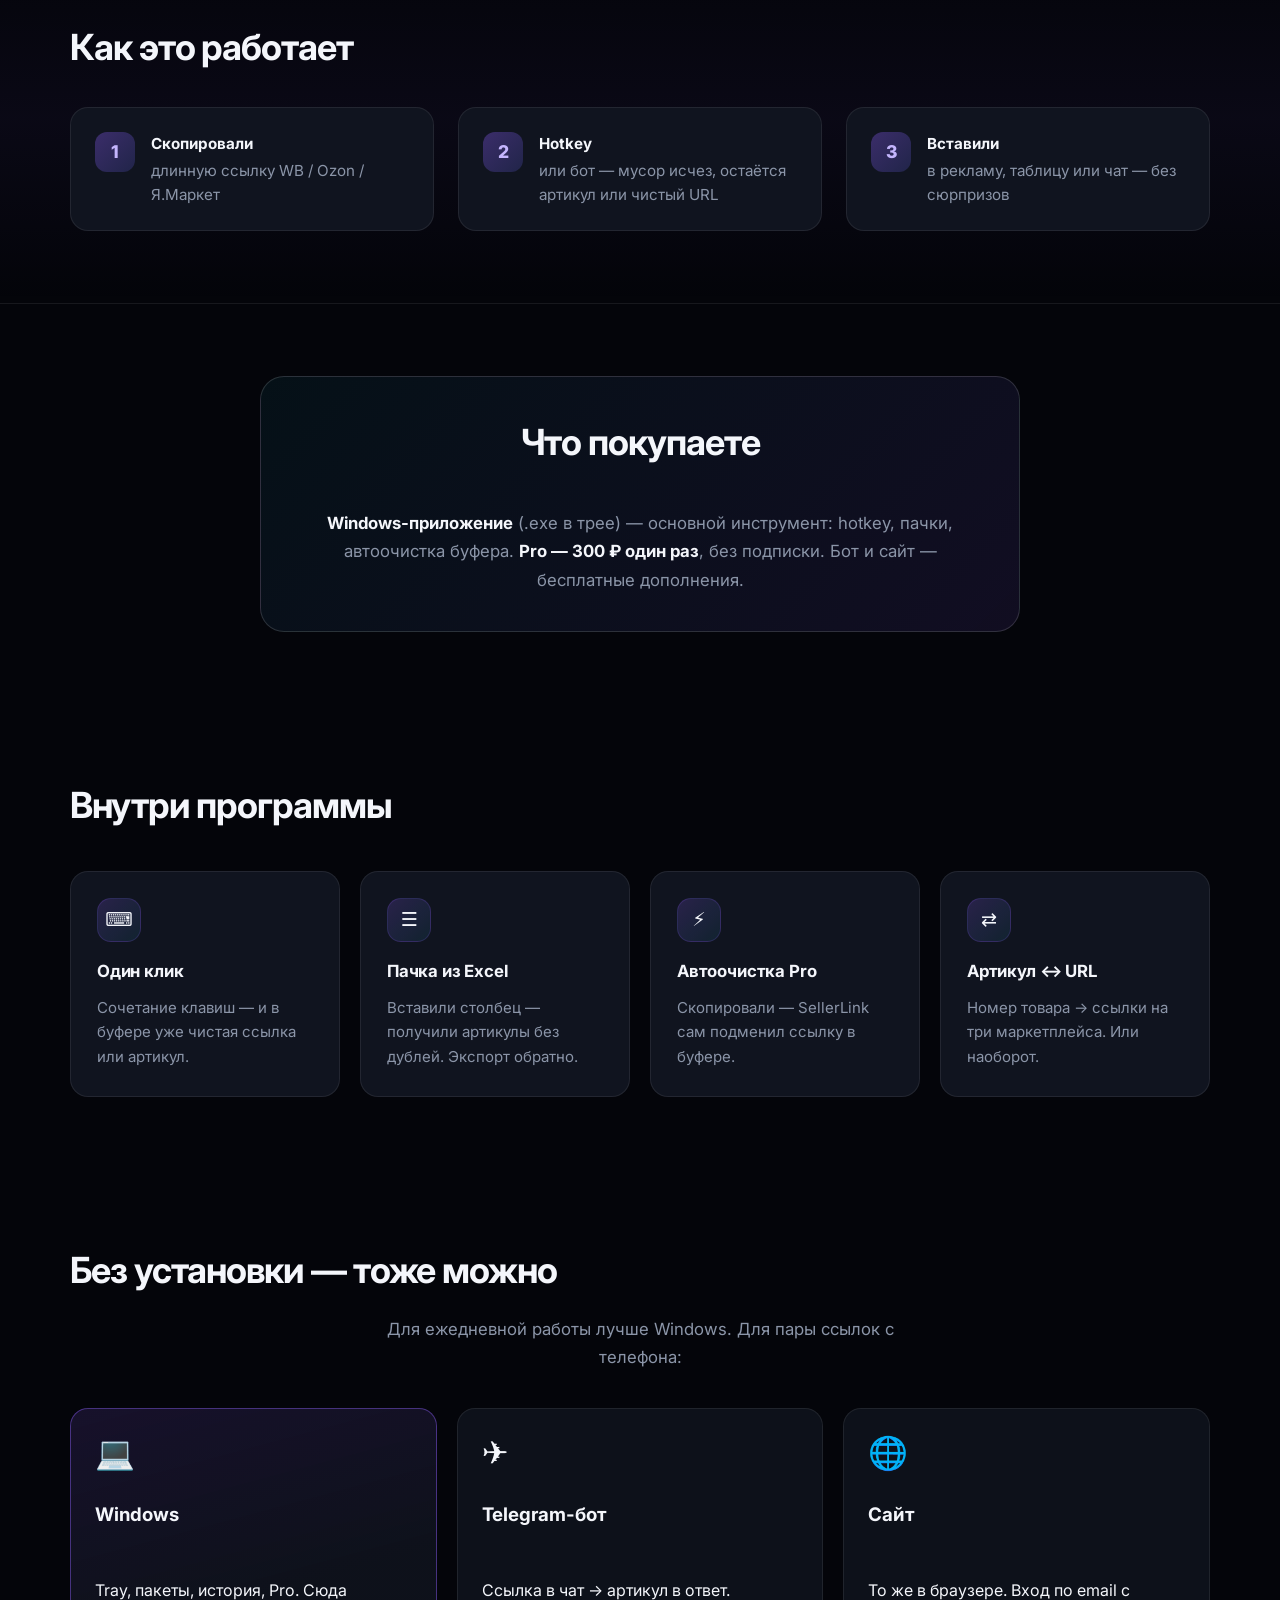
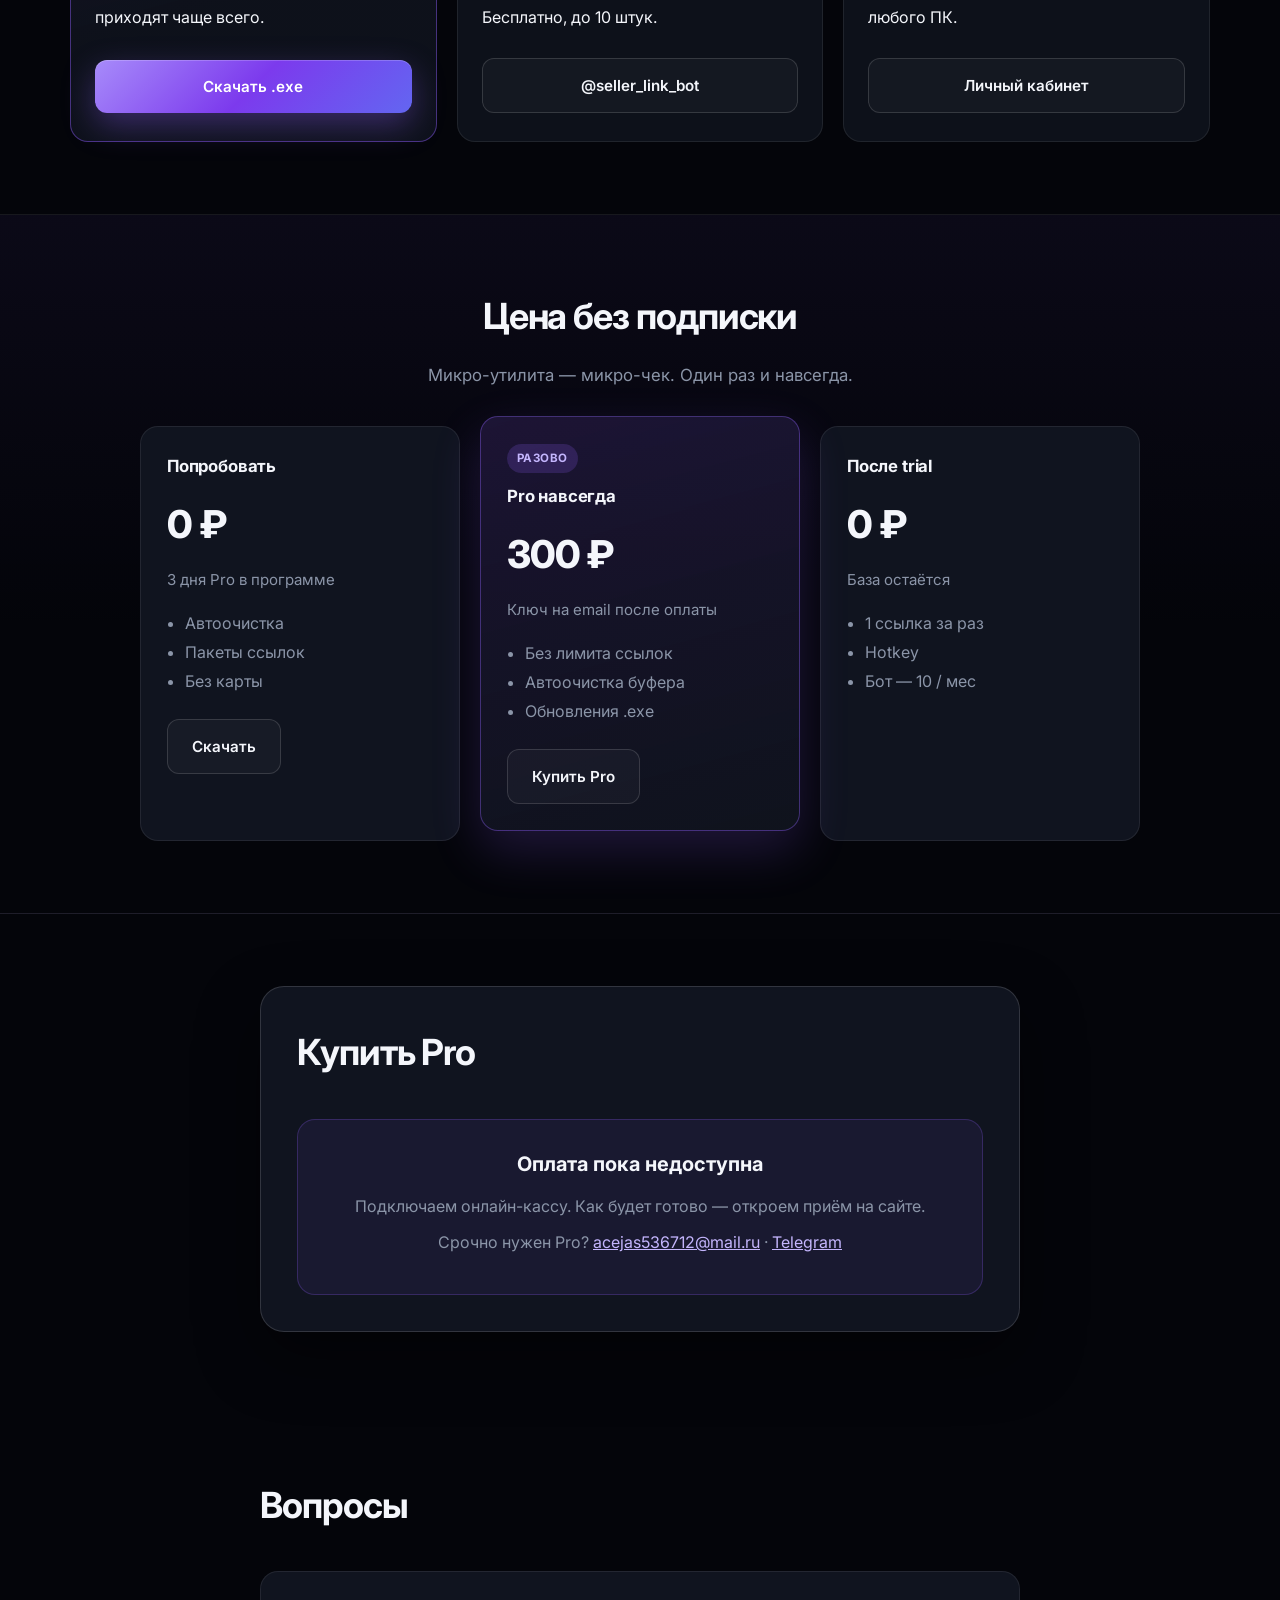
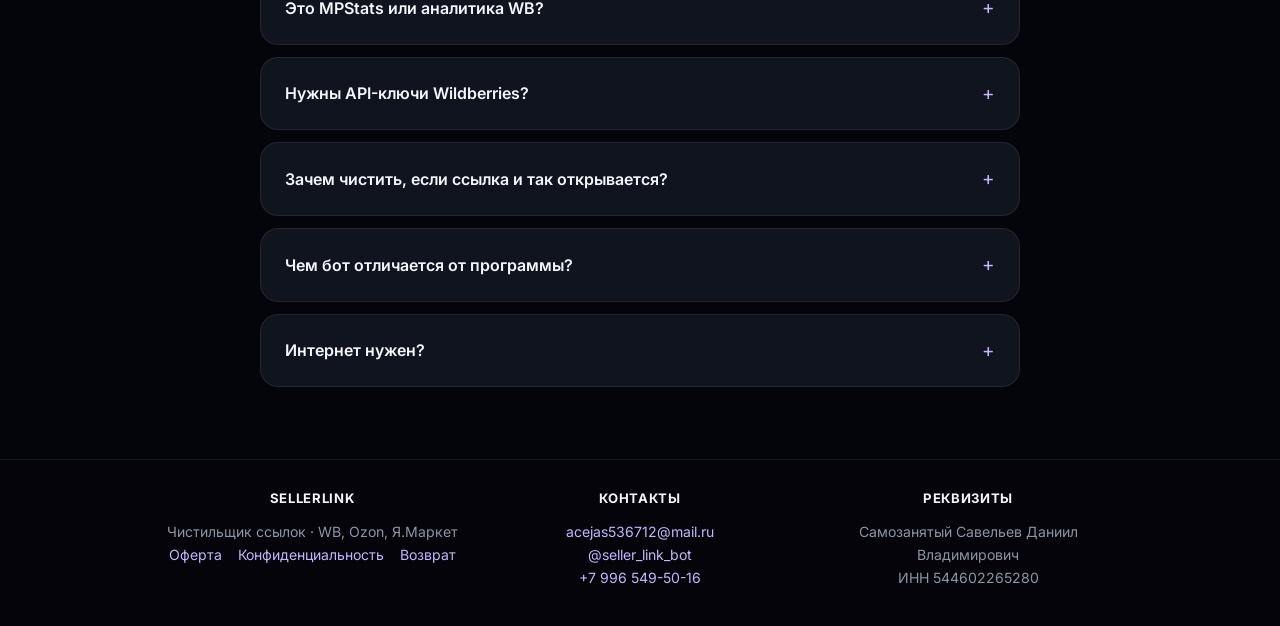
==== commit 3c3358a7: "Redesign landing: link cleaner positioning, Telegram Ads, demo" ====
--- a/index.html
+++ b/index.html
@@ -3,8 +3,8 @@
 <head>
   <meta charset="UTF-8" />
   <meta name="viewport" content="width=device-width, initial-scale=1.0" />
-  <title>SellerLink — убирает мусор из ссылок WB, Ozon и Яндекс.Маркет</title>
-  <meta name="description" content="Программа для Windows: чистая ссылка или артикул из буфера за секунду. Есть бесплатный Telegram-бот." />
+  <title>SellerLink — чистые ссылки WB, Ozon и Я.Маркет за 1 клик</title>
+  <meta name="description" content="Утилита для селлеров: вырезает UTM и мусор из ссылок, оставляет артикул. Windows, Telegram-бот. Не аналитика — просто чистильщик." />
   <meta name="sellerlink-api" content="https://sellerlink.lucaink.ru" />
   <meta name="sellerlink-cabinet" content="https://sellerlink.lucaink.ru/app" />
   <meta name="sellerlink-price" content="300" />
@@ -24,12 +24,12 @@
 <body>
   <header class="site-header">
     <div class="container header-row">
-      <a class="logo" href="#">
+      <a class="logo" href="#top">
         <img class="logo-img" src="favicon.svg" width="38" height="38" alt="" />
         <span>SellerLink</span>
       </a>
       <nav class="nav-links">
-        <a href="#what">Что это</a>
+        <a href="#scenes">Зачем</a>
         <a href="#features">Функции</a>
         <a href="#pricing">Цена</a>
         <a href="#faq">Вопросы</a>
@@ -38,132 +38,231 @@
     </div>
   </header>
 
-  <main>
+  <main id="top">
     <section class="hero container">
       <div class="hero-grid">
-        <div>
-          <span class="eyebrow">Программа для Windows · WB, Ozon, Яндекс.Маркет</span>
-          <h1>Копируете грязную ссылку —<br />вставляете чистую</h1>
+        <div class="hero-copy">
+          <span class="eyebrow">Утилита · не аналитика и не кабинет WB</span>
+          <h1>
+            Очисти ссылку<br />
+            <span class="title-gradient">от мусора за секунду</span>
+          </h1>
           <p class="lead">
-            SellerLink — маленькая утилита в трее. Снимает UTM и рекламный хвост,
-            оставляет нормальный URL или артикул. Работаете в Excel и в чатах с поставщиками,
-            не ковыряете ссылку руками.
-          </p>
+            Длинный URL из рекламы, поиска или Excel — в артикул или короткую ссылку.
+            Без API Wildberries. Программа в трее Windows + бесплатный бот в Telegram.
+          </p>
+          <div class="pill-row">
+            <span class="pill">WB · Ozon · Я.Маркет</span>
+            <span class="pill pill-hot">Telegram Ads</span>
+            <span class="pill">Excel пачками</span>
+          </div>
           <div class="hero-cta">
             <a class="btn" href="https://github.com/acejas5367123-coder/sellerlink-releases/releases/latest" target="_blank" rel="noopener">Скачать для Windows</a>
-            <a class="btn btn-ghost" href="https://t.me/seller_link_bot" target="_blank" rel="noopener">Бот в Telegram</a>
-          </div>
-          <p class="hero-kbd">Горячая клавиша <kbd>Ctrl + Shift + U</kbd> · 3 дня Pro бесплатно после установки</p>
-        </div>
-        <div class="hero-card">
-          <div class="demo-row bad">
-            <span class="demo-label">Было</span>
-            <code>wildberries.ru/catalog/12345678/detail.aspx?utm_source=telegram&yclid=abc…</code>
-          </div>
-          <div class="demo-arrow">↓</div>
-          <div class="demo-row good">
+            <a class="btn btn-ghost" href="https://t.me/seller_link_bot" target="_blank" rel="noopener">Попробовать в боте</a>
+          </div>
+          <p class="hero-kbd">
+            <kbd>Ctrl</kbd> + <kbd>Shift</kbd> + <kbd>U</kbd> в буфере · 3 дня Pro бесплатно
+          </p>
+        </div>
+
+        <div class="hero-card" id="demo-card">
+          <div class="demo-toolbar">
+            <span class="demo-dot"></span>
+            <span class="demo-dot"></span>
+            <span class="demo-dot"></span>
+            <span class="demo-toolbar-title">sellerlink · demo</span>
+          </div>
+          <div class="demo-row bad" id="demo-before">
+            <span class="demo-label">Было · 280 символов</span>
+            <code id="demo-before-text">wildberries.ru/catalog/12345678/detail.aspx?targetUrl=GP&amp;size=98765432&amp;utm_source=telegram&amp;yclid=abc123…</code>
+          </div>
+          <button type="button" class="btn btn-small demo-clean-btn" id="demo-clean-btn">✨ Очистить</button>
+          <div class="demo-arrow" aria-hidden="true">↓</div>
+          <div class="demo-row good" id="demo-after">
             <span class="demo-label">Стало</span>
-            <code>12345678</code>
-          </div>
-        </div>
+            <code id="demo-after-text">12345678</code>
+            <button type="button" class="demo-copy-btn hidden" id="demo-copy-btn">Скопировать</button>
+          </div>
+        </div>
+      </div>
+    </section>
+
+    <section class="not-strip container">
+      <div class="not-strip-inner">
+        <p class="not-strip-title">SellerLink — это не</p>
+        <ul class="not-strip-list">
+          <li>аналитика и юнит-экономика</li>
+          <li>личный кабинет Wildberries</li>
+          <li>доступ по API к вашим продажам</li>
+        </ul>
+        <p class="not-strip-yes">
+          Это <strong>чистильщик ссылок</strong> — друг Excel, MPStats и таргетолога, не конкурент.
+        </p>
+      </div>
+    </section>
+
+    <section id="scenes" class="section container">
+      <div class="section-head">
+        <h2>Где это реально спасает</h2>
+        <p class="section-intro centered">Одна заноза — грязная ссылка. Решение — одно действие.</p>
+      </div>
+      <div class="scenes-grid">
+        <article class="scene-card scene-hot">
+          <span class="scene-tag">Горячее</span>
+          <h3>Telegram Ads и реклама</h3>
+          <p>
+            Ссылка из браузера или кабинета WB часто тащит размер, цвет и UTM.
+            Трафик может уехать не на карточку, а на вариант SKU. Пропустите через SellerLink — отдайте таргетологу чистый ID.
+          </p>
+        </article>
+        <article class="scene-card">
+          <h3>Excel и выгрузки</h3>
+          <p>
+            Столбец из 500 длинных URL → столбец артикулов за минуту в Pro.
+            Перед загрузкой в любой сервис аналитики — без ручного вычищения.
+          </p>
+        </article>
+        <article class="scene-card">
+          <h3>Чаты и поставщики</h3>
+          <p>
+            Короткая ссылка вместо полотна спецсимволов.
+            С телефона — кинули ссылку боту, получили артикул.
+          </p>
+        </article>
+      </div>
+    </section>
+
+    <section class="steps-section">
+      <div class="container">
+        <div class="section-head">
+          <h2>Как это работает</h2>
+        </div>
+        <ol class="steps-list">
+          <li>
+            <span class="step-num">1</span>
+            <div>
+              <strong>Скопировали</strong> длинную ссылку WB / Ozon / Я.Маркет
+            </div>
+          </li>
+          <li>
+            <span class="step-num">2</span>
+            <div>
+              <strong>Hotkey</strong> или бот — мусор исчез, остаётся артикул или чистый URL
+            </div>
+          </li>
+          <li>
+            <span class="step-num">3</span>
+            <div>
+              <strong>Вставили</strong> в рекламу, таблицу или чат — без сюрпризов
+            </div>
+          </li>
+        </ol>
       </div>
     </section>
 
     <section id="what" class="section container narrow">
-      <h2>Что вы получаете</h2>
-      <p class="section-intro">
-        Платный продукт — <strong>приложение под Windows</strong> (файл .exe, ставится как обычная программа).
-        Pro стоит 300 ₽ один раз, без подписки. Telegram-бот и сайт — бесплатные дополнения,
-        если не хотите ставить программу или нужно с телефона.
-      </p>
+      <div class="callout-box">
+        <h2>Что покупаете</h2>
+        <p>
+          <strong>Windows-приложение</strong> (.exe в трее) — основной инструмент: hotkey, пачки, автоочистка буфера.
+          <strong>Pro — 300 ₽ один раз</strong>, без подписки. Бот и сайт — бесплатные дополнения.
+        </p>
+      </div>
     </section>
 
     <section id="features" class="section container">
-      <h2>Что умеет программа</h2>
+      <div class="section-head">
+        <h2>Внутри программы</h2>
+      </div>
       <div class="features-grid">
         <article class="feature-card">
           <div class="feature-icon" aria-hidden="true">⌨</div>
-          <h3>Горячая клавиша</h3>
-          <p>Скопировали ссылку из браузера или рекламного кабинета — нажали сочетание — в буфере уже чистый вариант.</p>
+          <h3>Один клик</h3>
+          <p>Сочетание клавиш — и в буфере уже чистая ссылка или артикул.</p>
         </article>
         <article class="feature-card">
           <div class="feature-icon" aria-hidden="true">☰</div>
-          <h3>Пачка ссылок</h3>
-          <p>Вставили столбец из Excel — получили список артикулов без дублей. Экспорт обратно в таблицу.</p>
+          <h3>Пачка из Excel</h3>
+          <p>Вставили столбец — получили артикулы без дублей. Экспорт обратно.</p>
         </article>
         <article class="feature-card">
           <div class="feature-icon" aria-hidden="true">⚡</div>
-          <h3>Автоочистка (Pro)</h3>
-          <p>Не нужно каждый раз жать клавиши: скопировали — программа сама подменила ссылку в буфере.</p>
+          <h3>Автоочистка Pro</h3>
+          <p>Скопировали — SellerLink сам подменил ссылку в буфере.</p>
         </article>
         <article class="feature-card">
           <div class="feature-icon" aria-hidden="true">⇄</div>
-          <h3>Артикул ↔ ссылки</h3>
-          <p>Ввели номер — собрали ссылки на WB, Ozon и Я.Маркет. Или наоборот, вытащили ID из длинного URL.</p>
+          <h3>Артикул ↔ URL</h3>
+          <p>Номер товара → ссылки на три маркетплейса. Или наоборот.</p>
         </article>
       </div>
     </section>
 
     <section id="platforms" class="section container">
-      <h2>Если без установки</h2>
-      <p class="section-intro">Основная работа всё равно в Windows. Но пару ссылок можно обработать так:</p>
+      <div class="section-head">
+        <h2>Без установки — тоже можно</h2>
+        <p class="section-intro centered">Для ежедневной работы лучше Windows. Для пары ссылок с телефона:</p>
+      </div>
       <div class="platforms-grid">
+        <article class="platform-card featured">
+          <div class="platform-icon">💻</div>
+          <h3>Windows</h3>
+          <p>Tray, пакеты, история, Pro. Сюда приходят чаще всего.</p>
+          <a class="btn" href="https://github.com/acejas5367123-coder/sellerlink-releases/releases/latest" target="_blank" rel="noopener">Скачать .exe</a>
+        </article>
         <article class="platform-card">
           <div class="platform-icon">✈</div>
           <h3>Telegram-бот</h3>
-          <p>Кинули ссылку в чат — бот ответил артикулом. Бесплатно, до 10 штук. Удобно с телефона.</p>
-          <a class="btn btn-ghost" href="https://t.me/seller_link_bot" target="_blank" rel="noopener">Открыть бота</a>
+          <p>Ссылка в чат → артикул в ответ. Бесплатно, до 10 штук.</p>
+          <a class="btn btn-ghost" href="https://t.me/seller_link_bot" target="_blank" rel="noopener">@seller_link_bot</a>
         </article>
         <article class="platform-card">
           <div class="platform-icon">🌐</div>
           <h3>Сайт</h3>
-          <p>Тот же разбор ссылок в браузере. Вход по email, если нужно с другого компьютера.</p>
-          <a class="btn btn-ghost" href="https://sellerlink.lucaink.ru/app">Открыть на сайте</a>
-        </article>
-        <article class="platform-card featured">
-          <div class="platform-icon">💻</div>
-          <h3>Windows — основной вариант</h3>
-          <p>Tray, пакеты, история, Pro. С этим и приходят большинство.</p>
-          <a class="btn" href="https://github.com/acejas5367123-coder/sellerlink-releases/releases/latest" target="_blank" rel="noopener">Скачать .exe</a>
+          <p>То же в браузере. Вход по email с любого ПК.</p>
+          <a class="btn btn-ghost" href="https://sellerlink.lucaink.ru/app">Личный кабинет</a>
         </article>
       </div>
     </section>
 
     <section id="pricing" class="section pricing-section">
       <div class="container">
-        <h2 style="text-align:center;margin-bottom:40px">Сколько стоит</h2>
+        <div class="section-head centered">
+          <h2>Цена без подписки</h2>
+          <p class="section-intro centered">Микро-утилита — микро-чек. Один раз и навсегда.</p>
+        </div>
         <div class="pricing-grid">
           <article class="price-card">
             <h3>Попробовать</h3>
             <div class="price">0 ₽</div>
-            <p>3 дня все функции Pro в программе</p>
+            <p>3 дня Pro в программе</p>
             <ul>
               <li>Автоочистка</li>
-              <li>Пакетная обработка</li>
+              <li>Пакеты ссылок</li>
               <li>Без карты</li>
             </ul>
-            <a class="btn btn-ghost" href="https://github.com/acejas5367123-coder/sellerlink-releases/releases/latest" target="_blank" rel="noopener">Скачать .exe</a>
+            <a class="btn btn-ghost" href="https://github.com/acejas5367123-coder/sellerlink-releases/releases/latest" target="_blank" rel="noopener">Скачать</a>
           </article>
           <article class="price-card featured">
-            <span class="popular">За это платят</span>
+            <span class="popular">Разово</span>
             <h3>Pro навсегда</h3>
             <div class="price">300 ₽</div>
-            <p>Один перевод по СБП, ключ на почту</p>
+            <p>Ключ на email после оплаты</p>
             <ul>
               <li>Без лимита ссылок</li>
-              <li>Автоочистка в буфере</li>
-              <li>Обновления программы</li>
+              <li>Автоочистка буфера</li>
+              <li>Обновления .exe</li>
             </ul>
             <a class="btn btn-ghost" href="#buy">Купить Pro</a>
           </article>
           <article class="price-card">
             <h3>После trial</h3>
             <div class="price">0 ₽</div>
-            <p>Базовая версия остаётся</p>
+            <p>База остаётся</p>
             <ul>
-              <li>Одна ссылка за раз</li>
-              <li>Горячая клавиша</li>
-              <li>Бот — до 10 ссылок</li>
+              <li>1 ссылка за раз</li>
+              <li>Hotkey</li>
+              <li>Бот — 10 / мес</li>
             </ul>
           </article>
         </div>
@@ -175,8 +274,8 @@
         <h2>Купить Pro</h2>
         <div id="pay-paused" class="pay-paused">
           <p class="pay-paused-title">Оплата пока недоступна</p>
-          <p class="pay-paused-text">Подключаем онлайн-кассу. Как будет готово — снова откроем приём платежей на сайте.</p>
-          <p class="pay-paused-text">Срочно нужен Pro? Напишите на <a href="mailto:acejas536712@mail.ru">acejas536712@mail.ru</a> или в <a href="https://t.me/seller_link_bot" target="_blank" rel="noopener">Telegram</a>.</p>
+          <p class="pay-paused-text">Подключаем онлайн-кассу. Как будет готово — откроем приём на сайте.</p>
+          <p class="pay-paused-text">Срочно нужен Pro? <a href="mailto:acejas536712@mail.ru">acejas536712@mail.ru</a> · <a href="https://t.me/seller_link_bot" target="_blank" rel="noopener">Telegram</a></p>
         </div>
 
         <form id="pay-form" class="pay-form hidden" hidden>
@@ -190,7 +289,7 @@
                 <strong>Переведите <span id="pay-price-label">300</span> ₽ по СБП</strong>
                 <p id="pay-sbp-hint" class="pay-hint"></p>
                 <div class="pay-step-actions">
-                  <a id="pay-sbp-link" class="btn btn-small hidden" href="https://www.tinkoff.ru/rm/r_tnoOPvKwhN.XqBabIgvqc/DCJKj50031" target="_blank" rel="noopener noreferrer">Открыть СБП</a>
+                  <a id="pay-sbp-link" class="btn btn-small hidden" href="#" target="_blank" rel="noopener noreferrer">Открыть СБП</a>
                   <button type="button" id="pay-copy-id" class="btn btn-ghost btn-small hidden">Скопировать номер заявки</button>
                 </div>
               </div>
@@ -198,30 +297,30 @@
             <div class="pay-step">
               <span class="pay-step-num">2</span>
               <div>
-                <strong>Скиньте скрин чека в бота</strong>
-                <p class="pay-hint">Кнопка внизу в чате — «Отправить чек»</p>
-                <a id="pay-telegram-link" class="btn btn-small" href="https://t.me/seller_link_bot?start=buy" target="_blank" rel="noopener noreferrer">Открыть Telegram</a>
+                <strong>Скрин чека в бота</strong>
+                <p class="pay-hint">Кнопка «Отправить чек» внизу чата</p>
+                <a id="pay-telegram-link" class="btn btn-small" href="https://t.me/seller_link_bot?start=buy" target="_blank" rel="noopener noreferrer">Telegram</a>
               </div>
             </div>
             <div class="pay-step">
               <span class="pay-step-num">3</span>
               <div>
-                <strong>Введите ключ в программе</strong>
-                <p class="pay-hint">Настройки → Лицензия Pro. Письмо может попасть в спам.</p>
+                <strong>Ключ в программе</strong>
+                <p class="pay-hint">Настройки → Лицензия Pro</p>
               </div>
             </div>
           </div>
 
           <label class="pay-consent" for="pay-consent">
             <input type="checkbox" id="pay-consent" name="consent" required />
-            <span>Оплачивая, принимаю <a href="offer.html" target="_blank" rel="noopener">публичную оферту</a>, <a href="privacy.html" target="_blank" rel="noopener">политику конфиденциальности</a> и <a href="refund.html" target="_blank" rel="noopener">условия возврата</a>.</span>
+            <span>Оплачивая, принимаю <a href="offer.html" target="_blank" rel="noopener">оферту</a>, <a href="privacy.html" target="_blank" rel="noopener">конфиденциальность</a> и <a href="refund.html" target="_blank" rel="noopener">возврат</a>.</span>
           </label>
 
           <button id="pay-btn" class="btn pay-btn" type="submit">Продолжить — 300 ₽</button>
           <p id="pay-message" class="pay-message" aria-live="polite"></p>
         </form>
 
-        <p class="pay-note hidden" id="pay-note">Оплата картой пока не подключена. Напишите на почту, если нужна.</p>
+        <p class="pay-note hidden" id="pay-note">Оплата картой пока не подключена.</p>
       </div>
     </section>
 
@@ -229,20 +328,24 @@
       <h2>Вопросы</h2>
       <div class="faq-list">
         <details>
-          <summary>Это облачный сервис?</summary>
-          <p>Нет. Программа крутится у вас на компьютере, ссылки никуда не заливаются. Бот и сайт — по желанию, через интернет.</p>
+          <summary>Это MPStats или аналитика WB?</summary>
+          <p>Нет. SellerLink только чистит ссылки и вытаскивает артикулы. К аналитике не подключается.</p>
+        </details>
+        <details>
+          <summary>Нужны API-ключи Wildberries?</summary>
+          <p>Нет. Вы вставляете ссылку — мы парсим URL локально (в программе) или на сервере (бот/сайт).</p>
+        </details>
+        <details>
+          <summary>Зачем чистить, если ссылка и так открывается?</summary>
+          <p>Откроется — но часто на конкретный размер/цвет или с лишними метками. Для рекламы и таблиц нужен предсказуемый артикул.</p>
         </details>
         <details>
           <summary>Чем бот отличается от программы?</summary>
-          <p>Бот — чтобы быстро глянуть одну-две ссылки с телефона. Программа — для ежедневной работы: hotkey, пачки, автоочистка.</p>
+          <p>Бот — 1–2 ссылки с телефона. Программа — hotkey, пачки Excel, автоочистка буфера.</p>
         </details>
         <details>
           <summary>Интернет нужен?</summary>
-          <p>Для Windows-программы — нет, чистка офлайн. Для бота и сайта — да.</p>
-        </details>
-        <details>
-          <summary>Как активировать Pro?</summary>
-          <p>После оплаты ключ придёт на email. Вставьте его в настройках программы вместе с тем же email. На сайте тоже можно, если удобнее.</p>
+          <p>Windows-чистка работает офлайн. Бот и сайт — нужен интернет.</p>
         </details>
       </div>
     </section>
@@ -252,7 +355,7 @@
     <div class="container footer-grid">
       <div class="footer-block">
         <strong>SellerLink</strong>
-        <p>Утилита для селлеров · Windows 10/11<br />Лицензия Pro — 300 ₽, разово</p>
+        <p>Чистильщик ссылок · WB, Ozon, Я.Маркет</p>
         <p class="footer-legal-links">
           <a href="offer.html">Оферта</a>
           <a href="privacy.html">Конфиденциальность</a>
@@ -263,7 +366,7 @@
         <strong>Контакты</strong>
         <p>
           <a href="mailto:acejas536712@mail.ru">acejas536712@mail.ru</a><br />
-          <a href="https://t.me/seller_link_bot" target="_blank" rel="noopener">Telegram @seller_link_bot</a><br />
+          <a href="https://t.me/seller_link_bot" target="_blank" rel="noopener">@seller_link_bot</a><br />
           <a href="tel:+79965495016">+7 996 549-50-16</a>
         </p>
       </div>
@@ -271,8 +374,7 @@
         <strong>Реквизиты</strong>
         <p>
           Самозанятый Савельев Даниил Владимирович<br />
-          ИНН 544602265280<br />
-          РФ
+          ИНН 544602265280
         </p>
       </div>
     </div>
--- a/styles.css
+++ b/styles.css
@@ -693,18 +693,306 @@
 
 .platform-card .btn { margin-top: auto; width: 100%; }
 
+.title-gradient {
+  background: linear-gradient(120deg, #e9d5ff 0%, #a78bfa 35%, #22d3ee 100%);
+  -webkit-background-clip: text;
+  background-clip: text;
+  color: transparent;
+}
+
+.pill-row {
+  display: flex;
+  flex-wrap: wrap;
+  gap: 10px;
+  margin-bottom: 8px;
+}
+
+.pill {
+  padding: 6px 14px;
+  border-radius: 999px;
+  font-size: 0.78rem;
+  font-weight: 600;
+  background: rgba(255, 255, 255, 0.04);
+  border: 1px solid var(--border);
+  color: var(--muted);
+}
+
+.pill-hot {
+  color: #fcd34d;
+  border-color: rgba(251, 191, 36, 0.35);
+  background: rgba(251, 191, 36, 0.1);
+}
+
+.hero-kbd kbd { margin: 0 2px; }
+
+.demo-toolbar {
+  display: flex;
+  align-items: center;
+  gap: 8px;
+  margin-bottom: 18px;
+  padding-bottom: 14px;
+  border-bottom: 1px solid var(--border);
+}
+
+.demo-dot {
+  width: 10px;
+  height: 10px;
+  border-radius: 50%;
+  background: rgba(255, 255, 255, 0.12);
+}
+
+.demo-dot:first-child { background: #fb7185; }
+.demo-dot:nth-child(2) { background: #fbbf24; }
+.demo-dot:nth-child(3) { background: #34d399; }
+
+.demo-toolbar-title {
+  margin-left: auto;
+  font-family: "JetBrains Mono", monospace;
+  font-size: 0.72rem;
+  color: var(--muted);
+}
+
+.demo-clean-btn {
+  width: 100%;
+  margin: 8px 0 4px;
+}
+
+.demo-copy-btn {
+  margin-top: 12px;
+  padding: 8px 14px;
+  border-radius: 8px;
+  border: 1px solid rgba(52, 211, 153, 0.35);
+  background: rgba(52, 211, 153, 0.1);
+  color: #6ee7b7;
+  font-size: 0.82rem;
+  font-weight: 600;
+  cursor: pointer;
+  font-family: inherit;
+  transition: background 0.2s ease;
+}
+
+.demo-copy-btn:hover { background: rgba(52, 211, 153, 0.18); }
+
+.hero-card.demo-done .demo-arrow {
+  animation: demo-pulse 0.6s var(--ease);
+}
+
+.hero-card.demo-done .demo-row.good code {
+  animation: demo-glow 1.2s ease;
+}
+
+@keyframes demo-pulse {
+  0%, 100% { transform: scale(1); opacity: 1; }
+  50% { transform: scale(1.15); opacity: 0.85; }
+}
+
+@keyframes demo-glow {
+  0% { box-shadow: 0 0 0 rgba(52, 211, 153, 0); }
+  50% { box-shadow: 0 0 28px rgba(52, 211, 153, 0.35); }
+  100% { box-shadow: 0 0 0 rgba(52, 211, 153, 0); }
+}
+
+.not-strip { padding: 0 0 48px; }
+
+.not-strip-inner {
+  padding: 28px 32px;
+  border-radius: var(--radius);
+  background: linear-gradient(135deg, rgba(251, 113, 133, 0.06), rgba(139, 92, 246, 0.08));
+  border: 1px solid var(--border-strong);
+  text-align: center;
+}
+
+.not-strip-title {
+  margin: 0 0 14px;
+  font-size: 0.82rem;
+  text-transform: uppercase;
+  letter-spacing: 0.12em;
+  color: var(--muted);
+  font-weight: 700;
+}
+
+.not-strip-list {
+  list-style: none;
+  margin: 0 0 18px;
+  padding: 0;
+  display: flex;
+  flex-wrap: wrap;
+  justify-content: center;
+  gap: 10px 20px;
+}
+
+.not-strip-list li {
+  color: #fda4af;
+  text-decoration: line-through;
+  font-size: 0.95rem;
+}
+
+.not-strip-yes {
+  margin: 0;
+  color: var(--muted);
+  font-size: 1.02rem;
+  max-width: 520px;
+  margin-left: auto;
+  margin-right: auto;
+}
+
+.not-strip-yes strong { color: var(--text); }
+
+.section-head { margin-bottom: 8px; }
+
+.section-head.centered,
+.section-intro.centered {
+  text-align: center;
+  margin-left: auto;
+  margin-right: auto;
+}
+
+.scenes-grid {
+  display: grid;
+  grid-template-columns: repeat(3, 1fr);
+  gap: 20px;
+}
+
+.scene-card {
+  position: relative;
+  padding: 28px 24px;
+  border-radius: var(--radius);
+  background: var(--surface-solid);
+  border: 1px solid var(--border);
+  transition: transform 0.25s var(--ease), box-shadow 0.25s ease, border-color 0.25s ease;
+}
+
+.scene-card:hover {
+  transform: translateY(-4px);
+  border-color: rgba(139, 92, 246, 0.3);
+  box-shadow: var(--shadow-glow);
+}
+
+.scene-card h3 {
+  margin: 0 0 12px;
+  font-size: 1.12rem;
+}
+
+.scene-card p {
+  margin: 0;
+  color: var(--muted);
+  font-size: 0.94rem;
+  line-height: 1.65;
+}
+
+.scene-hot {
+  border-color: rgba(251, 191, 36, 0.35);
+  background: linear-gradient(165deg, rgba(251, 191, 36, 0.08) 0%, var(--surface-solid) 50%);
+}
+
+.scene-tag {
+  position: absolute;
+  top: 16px;
+  right: 16px;
+  font-size: 0.68rem;
+  font-weight: 800;
+  text-transform: uppercase;
+  letter-spacing: 0.08em;
+  padding: 4px 10px;
+  border-radius: 999px;
+  background: rgba(251, 191, 36, 0.2);
+  color: #fcd34d;
+}
+
+.scene-hot h3 { padding-right: 72px; }
+
+.steps-section {
+  padding: 56px 0 72px;
+  background: linear-gradient(180deg, transparent, rgba(139, 92, 246, 0.05), transparent);
+  border-top: 1px solid var(--border);
+  border-bottom: 1px solid var(--border);
+}
+
 .steps-list {
+  list-style: none;
   margin: 0;
-  padding-left: 1.25rem;
-  color: var(--muted);
-  line-height: 1.9;
-}
-
-.steps-list a { color: var(--accent-2); }
+  padding: 0;
+  display: grid;
+  grid-template-columns: repeat(3, 1fr);
+  gap: 24px;
+  counter-reset: none;
+}
+
+.steps-list li {
+  display: flex;
+  gap: 16px;
+  align-items: flex-start;
+  padding: 24px;
+  border-radius: var(--radius);
+  background: var(--surface-solid);
+  border: 1px solid var(--border);
+}
+
+.step-num {
+  flex-shrink: 0;
+  width: 40px;
+  height: 40px;
+  border-radius: 12px;
+  display: grid;
+  place-items: center;
+  font-weight: 800;
+  font-size: 1.1rem;
+  background: linear-gradient(135deg, rgba(139, 92, 246, 0.35), rgba(99, 102, 241, 0.2));
+  color: var(--accent-2);
+}
+
+.steps-list li div {
+  color: var(--muted);
+  font-size: 0.95rem;
+  line-height: 1.55;
+}
+
+.steps-list li strong { color: var(--text); display: block; margin-bottom: 4px; }
+
+.callout-box {
+  padding: 36px 40px;
+  border-radius: var(--radius-xl);
+  background: linear-gradient(135deg, rgba(34, 211, 238, 0.06), rgba(139, 92, 246, 0.1));
+  border: 1px solid var(--border-strong);
+  text-align: center;
+}
+
+.callout-box h2 { margin-top: 0; }
+
+.callout-box p {
+  margin: 0;
+  color: var(--muted);
+  font-size: 1.05rem;
+  line-height: 1.7;
+}
+
+.callout-box strong { color: var(--text); }
+
+@media (prefers-reduced-motion: no-preference) {
+  .scene-card,
+  .feature-card,
+  .hero-card {
+    animation: fade-up 0.7s var(--ease) backwards;
+  }
+
+  .scene-card:nth-child(2) { animation-delay: 0.08s; }
+  .scene-card:nth-child(3) { animation-delay: 0.16s; }
+}
+
+@keyframes fade-up {
+  from {
+    opacity: 0;
+    transform: translateY(16px);
+  }
+  to {
+    opacity: 1;
+    transform: translateY(0);
+  }
+}
 
 @media (max-width: 900px) {
   .hero-grid, .features-grid, .pricing-grid, .platforms-grid,
-  .footer-grid { grid-template-columns: 1fr; }
+  .scenes-grid, .steps-list, .footer-grid { grid-template-columns: 1fr; }
   .nav-links { display: none; }
   .price-card.featured { transform: none; }
   .hero { padding-top: 56px; }
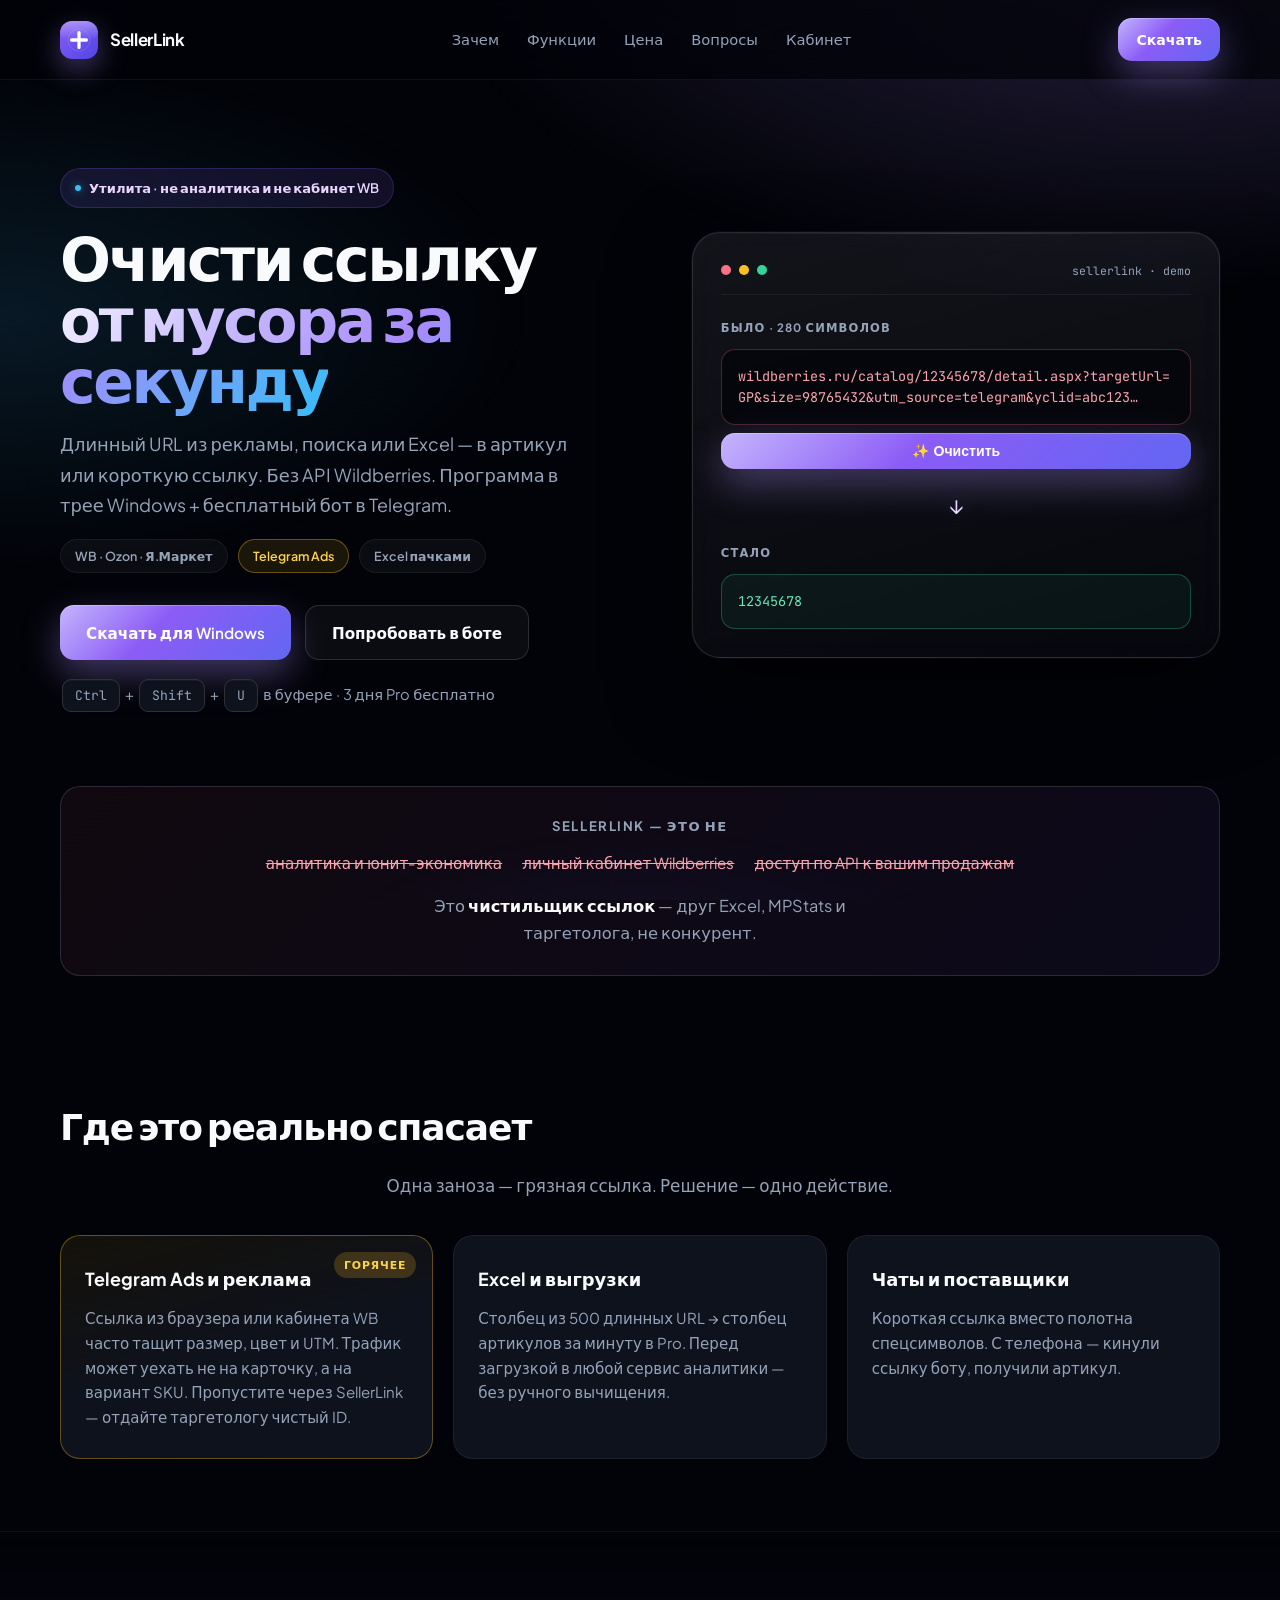
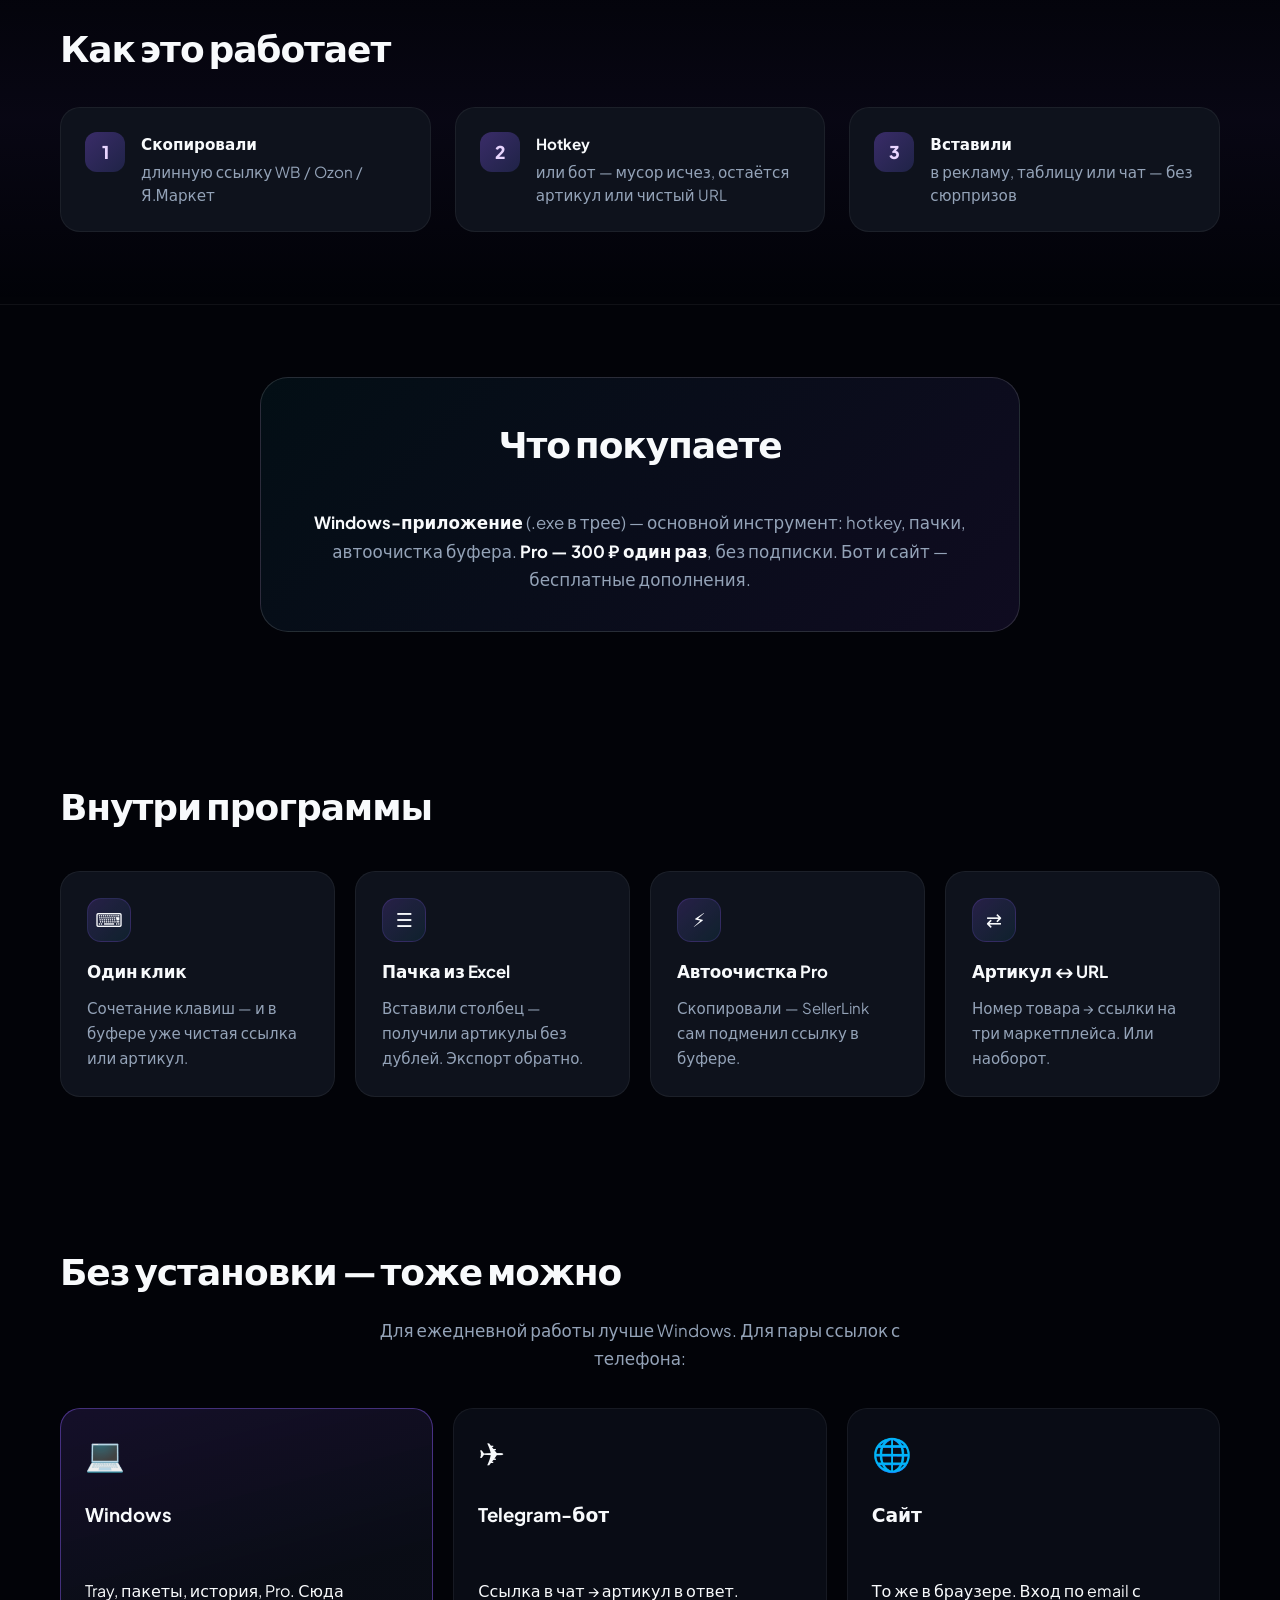
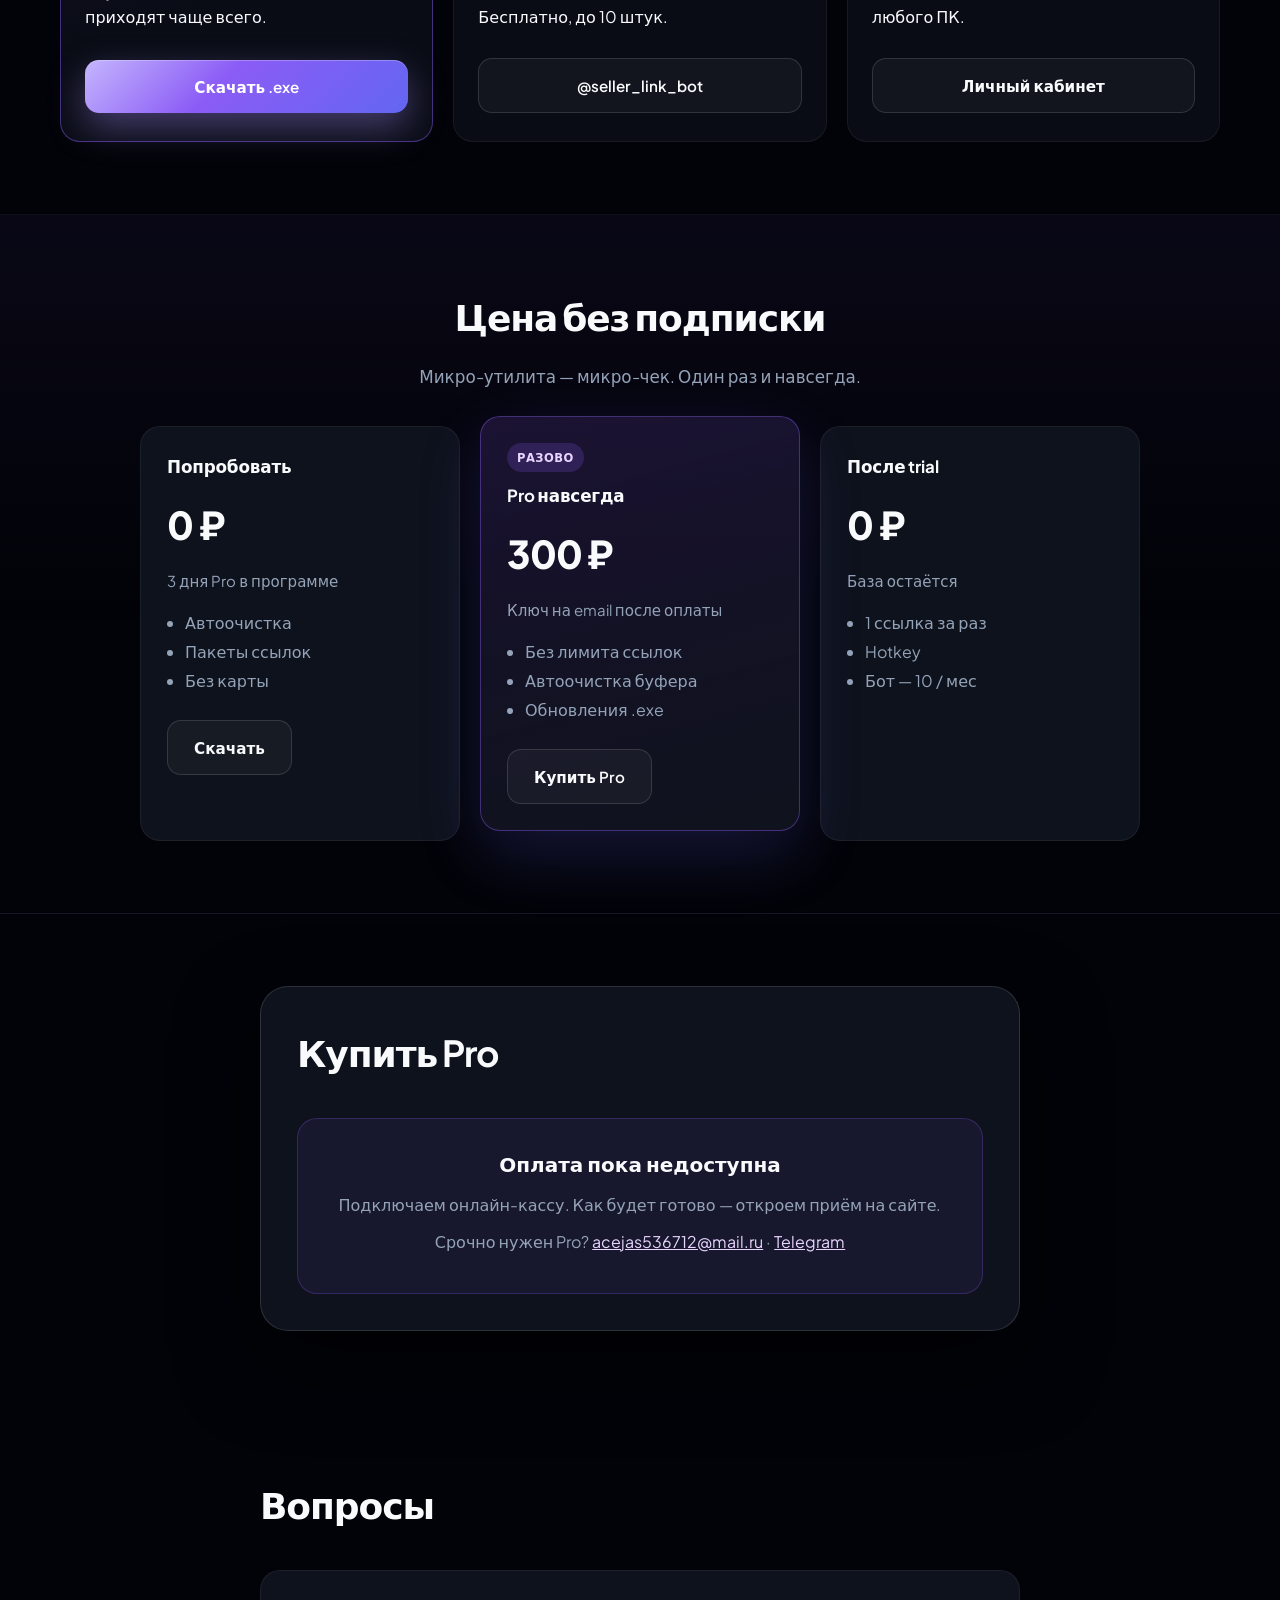
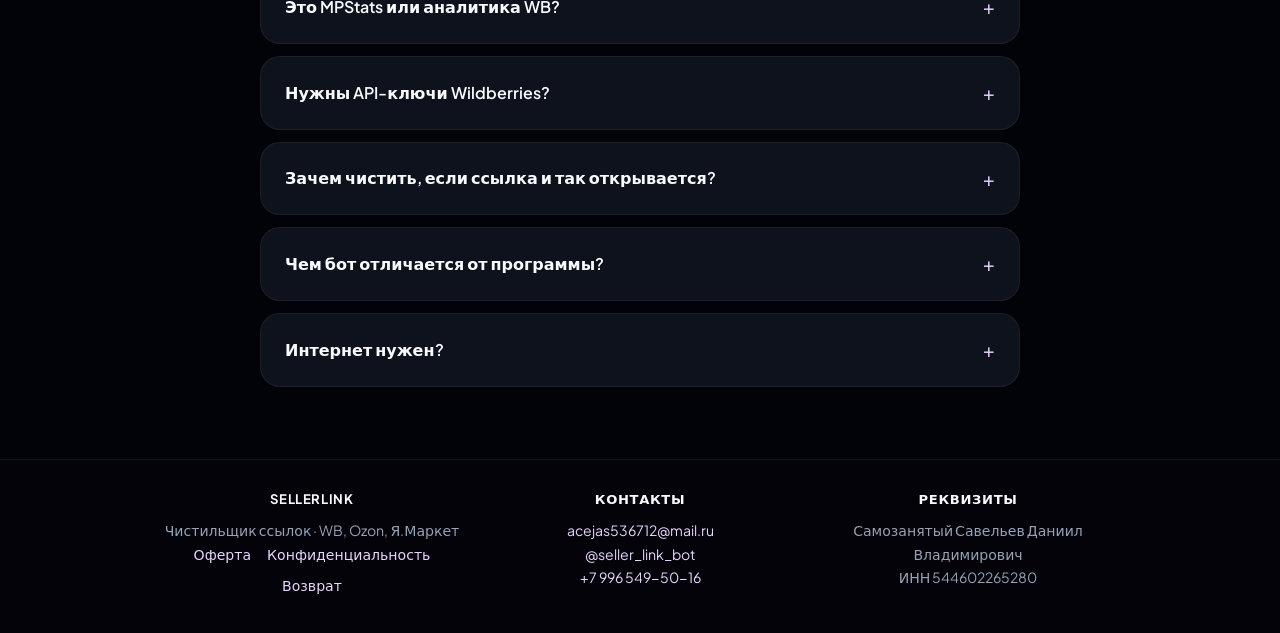
==== commit a4b356d5: "Обновить лендинг: дизайн 2026 и мобильное меню. Единая база стилей base-2026.css, Plus Jakarta Sans," ====
--- a/index.html
+++ b/index.html
@@ -15,10 +15,10 @@
   <meta name="sellerlink-payments-enabled" content="false" />
   <link rel="icon" href="favicon.svg" type="image/svg+xml" />
   <link rel="apple-touch-icon" href="favicon.svg" />
-  <meta name="theme-color" content="#6366f1" />
+  <meta name="theme-color" content="#020308" />
   <link rel="preconnect" href="https://fonts.googleapis.com" />
   <link rel="preconnect" href="https://fonts.gstatic.com" crossorigin />
-  <link href="https://fonts.googleapis.com/css2?family=Inter:wght@400;500;600;700;800&family=JetBrains+Mono:wght@400;500&display=swap" rel="stylesheet" />
+  <link href="https://fonts.googleapis.com/css2?family=Plus+Jakarta+Sans:wght@400;500;600;700;800&family=JetBrains+Mono:wght@400;500&display=swap" rel="stylesheet" />
   <link rel="stylesheet" href="styles.css" />
 </head>
 <body>
@@ -28,11 +28,15 @@
         <img class="logo-img" src="favicon.svg" width="38" height="38" alt="" />
         <span>SellerLink</span>
       </a>
-      <nav class="nav-links">
+      <button type="button" class="nav-toggle" id="nav-toggle" aria-expanded="false" aria-controls="nav-menu" aria-label="Меню">
+        <span class="nav-toggle-icon"></span>
+      </button>
+      <nav class="nav-links" id="nav-menu">
         <a href="#scenes">Зачем</a>
         <a href="#features">Функции</a>
         <a href="#pricing">Цена</a>
         <a href="#faq">Вопросы</a>
+        <a href="https://sellerlink.lucaink.ru/app">Кабинет</a>
       </nav>
       <a class="btn btn-small" href="https://github.com/acejas5367123-coder/sellerlink-releases/releases/latest" target="_blank" rel="noopener">Скачать</a>
     </div>
--- a/styles.css
+++ b/styles.css
@@ -1,62 +1,56 @@
-:root {
-  --bg-deep: #04050a;
-  --bg: #070910;
-  --surface: rgba(16, 20, 30, 0.85);
-  --surface-solid: #10141f;
-  --text: #f4f6fb;
-  --muted: #8b95a8;
-  --accent: #8b5cf6;
-  --accent-2: #c4b5fd;
-  --accent-glow: rgba(139, 92, 246, 0.35);
-  --cyan: #22d3ee;
-  --success: #34d399;
-  --danger: #fb7185;
-  --border: rgba(255, 255, 255, 0.08);
-  --border-strong: rgba(255, 255, 255, 0.14);
-  --shadow: 0 24px 64px rgba(0, 0, 0, 0.45);
-  --shadow-glow: 0 20px 50px rgba(139, 92, 246, 0.2);
-  --radius-xl: 24px;
-  --radius: 18px;
-  --radius-sm: 12px;
-  --ease: cubic-bezier(0.22, 1, 0.36, 1);
-}
-
-* { box-sizing: border-box; }
-
-html { scroll-behavior: smooth; }
-
-body {
-  margin: 0;
-  font-family: "Inter", "Segoe UI", system-ui, sans-serif;
-  background: var(--bg-deep);
-  color: var(--text);
-  line-height: 1.65;
-  -webkit-font-smoothing: antialiased;
-}
-
-body::before {
-  content: "";
-  position: fixed;
-  inset: 0;
-  pointer-events: none;
-  background:
-    radial-gradient(ellipse 90% 60% at 85% -5%, rgba(139, 92, 246, 0.2), transparent 55%),
-    radial-gradient(ellipse 70% 50% at 5% 30%, rgba(34, 211, 238, 0.1), transparent 50%),
-    radial-gradient(circle at 50% 100%, rgba(99, 102, 241, 0.08), transparent 40%);
-  z-index: -1;
-}
-
-.container { width: min(1140px, calc(100% - 40px)); margin: 0 auto; }
-.narrow { width: min(760px, calc(100% - 40px)); margin-left: auto; margin-right: auto; }
+@import url("base-2026.css");
 
 .site-header {
   position: sticky;
   top: 0;
-  backdrop-filter: blur(20px) saturate(1.3);
-  background: rgba(4, 5, 10, 0.72);
+  backdrop-filter: blur(24px) saturate(1.4);
+  background: rgba(2, 3, 8, 0.78);
   border-bottom: 1px solid var(--border);
   z-index: 100;
 }
+
+.nav-toggle {
+  display: none;
+  align-items: center;
+  justify-content: center;
+  width: 44px;
+  height: 44px;
+  padding: 0;
+  border-radius: var(--radius-sm);
+  border: 1px solid var(--border-strong);
+  background: rgba(255, 255, 255, 0.04);
+  color: var(--text);
+  cursor: pointer;
+}
+
+.nav-toggle-icon {
+  display: block;
+  width: 18px;
+  height: 2px;
+  background: currentColor;
+  border-radius: 2px;
+  position: relative;
+  transition: background 0.2s ease;
+}
+
+.nav-toggle-icon::before,
+.nav-toggle-icon::after {
+  content: "";
+  position: absolute;
+  left: 0;
+  width: 18px;
+  height: 2px;
+  background: currentColor;
+  border-radius: 2px;
+  transition: transform 0.25s var(--ease), top 0.25s var(--ease);
+}
+
+.nav-toggle-icon::before { top: -6px; }
+.nav-toggle-icon::after { top: 6px; }
+
+.site-header.nav-open .nav-toggle-icon { background: transparent; }
+.site-header.nav-open .nav-toggle-icon::before { top: 0; transform: rotate(45deg); }
+.site-header.nav-open .nav-toggle-icon::after { top: 0; transform: rotate(-45deg); }
 
 .header-row, .footer-row {
   display: flex;
@@ -97,44 +91,6 @@
 }
 
 .nav-links a:hover { color: var(--text); }
-
-.btn {
-  display: inline-flex;
-  align-items: center;
-  justify-content: center;
-  gap: 8px;
-  padding: 14px 24px;
-  border-radius: var(--radius-sm);
-  background: linear-gradient(135deg, #a78bfa 0%, #7c3aed 50%, #6366f1 100%);
-  color: white;
-  text-decoration: none;
-  font-weight: 600;
-  font-size: 0.95rem;
-  border: none;
-  cursor: pointer;
-  box-shadow: 0 12px 32px var(--accent-glow), inset 0 1px 0 rgba(255, 255, 255, 0.2);
-  transition: transform 0.2s var(--ease), box-shadow 0.2s ease, filter 0.2s ease;
-}
-
-.btn:hover {
-  transform: translateY(-2px);
-  filter: brightness(1.05);
-  box-shadow: 0 16px 40px var(--accent-glow);
-}
-
-.btn-small { padding: 10px 18px; font-size: 0.88rem; }
-
-.btn-ghost {
-  background: rgba(255, 255, 255, 0.03);
-  border: 1px solid var(--border-strong);
-  color: var(--text);
-  box-shadow: none;
-}
-
-.btn-ghost:hover {
-  background: rgba(255, 255, 255, 0.06);
-  box-shadow: none;
-}
 
 .hero {
   padding: 88px 0 64px;
@@ -208,9 +164,10 @@
 .hero-card {
   padding: 28px;
   border-radius: var(--radius-xl);
-  background: linear-gradient(180deg, rgba(255, 255, 255, 0.05), rgba(255, 255, 255, 0.01));
+  background: linear-gradient(165deg, rgba(255, 255, 255, 0.07), rgba(255, 255, 255, 0.02));
+  backdrop-filter: blur(20px) saturate(1.3);
   border: 1px solid var(--border-strong);
-  box-shadow: var(--shadow);
+  box-shadow: var(--shadow), 0 0 0 1px rgba(167, 139, 250, 0.06);
   position: relative;
   overflow: hidden;
 }
@@ -614,9 +571,19 @@
 
 .pay-consent a { color: var(--accent-2); }
 
+.legal-doc {
+  padding: 40px 36px 64px;
+  border-radius: var(--radius-xl);
+  background: var(--surface);
+  backdrop-filter: blur(16px);
+  border: 1px solid var(--border-strong);
+  box-shadow: var(--shadow);
+}
+
 .legal-doc h1 {
   font-size: clamp(1.75rem, 4vw, 2.25rem);
   margin-bottom: 12px;
+  letter-spacing: -0.03em;
 }
 
 .legal-doc h2 {
@@ -694,7 +661,7 @@
 .platform-card .btn { margin-top: auto; width: 100%; }
 
 .title-gradient {
-  background: linear-gradient(120deg, #e9d5ff 0%, #a78bfa 35%, #22d3ee 100%);
+  background: linear-gradient(125deg, #f5f3ff 0%, #c4b5fd 30%, #a78bfa 55%, #38bdf8 100%);
   -webkit-background-clip: text;
   background-clip: text;
   color: transparent;
@@ -993,7 +960,25 @@
 @media (max-width: 900px) {
   .hero-grid, .features-grid, .pricing-grid, .platforms-grid,
   .scenes-grid, .steps-list, .footer-grid { grid-template-columns: 1fr; }
-  .nav-links { display: none; }
+  .nav-toggle { display: inline-flex; }
+  .header-row { flex-wrap: wrap; }
+  .nav-links {
+    display: none;
+    flex-direction: column;
+    width: 100%;
+    gap: 4px;
+    padding: 12px 0 4px;
+    order: 4;
+  }
+  .site-header.nav-open .nav-links {
+    display: flex;
+  }
+  .nav-links a {
+    padding: 12px 14px;
+    border-radius: var(--radius-sm);
+    background: rgba(255, 255, 255, 0.03);
+  }
+  .header-row > .btn-small:last-child { margin-left: auto; }
   .price-card.featured { transform: none; }
   .hero { padding-top: 56px; }
   .footer-row { flex-direction: column; align-items: flex-start; }
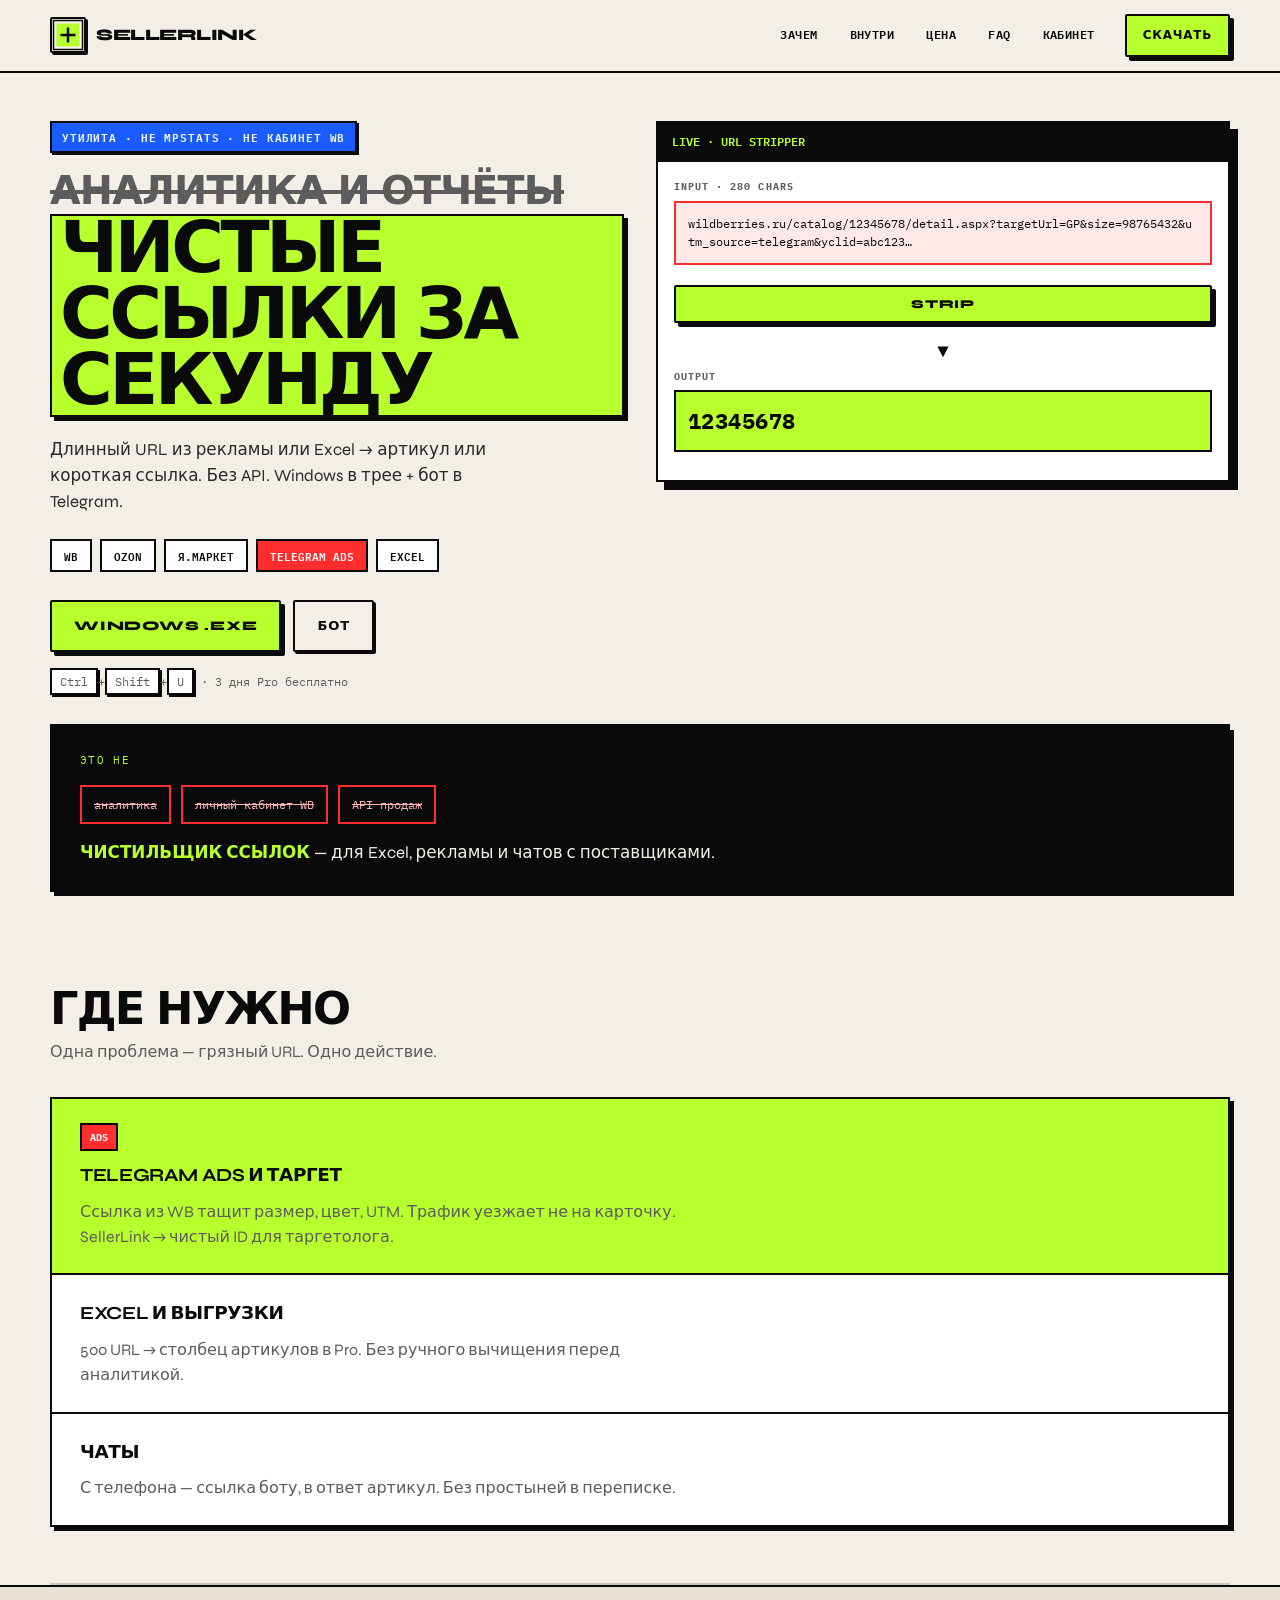
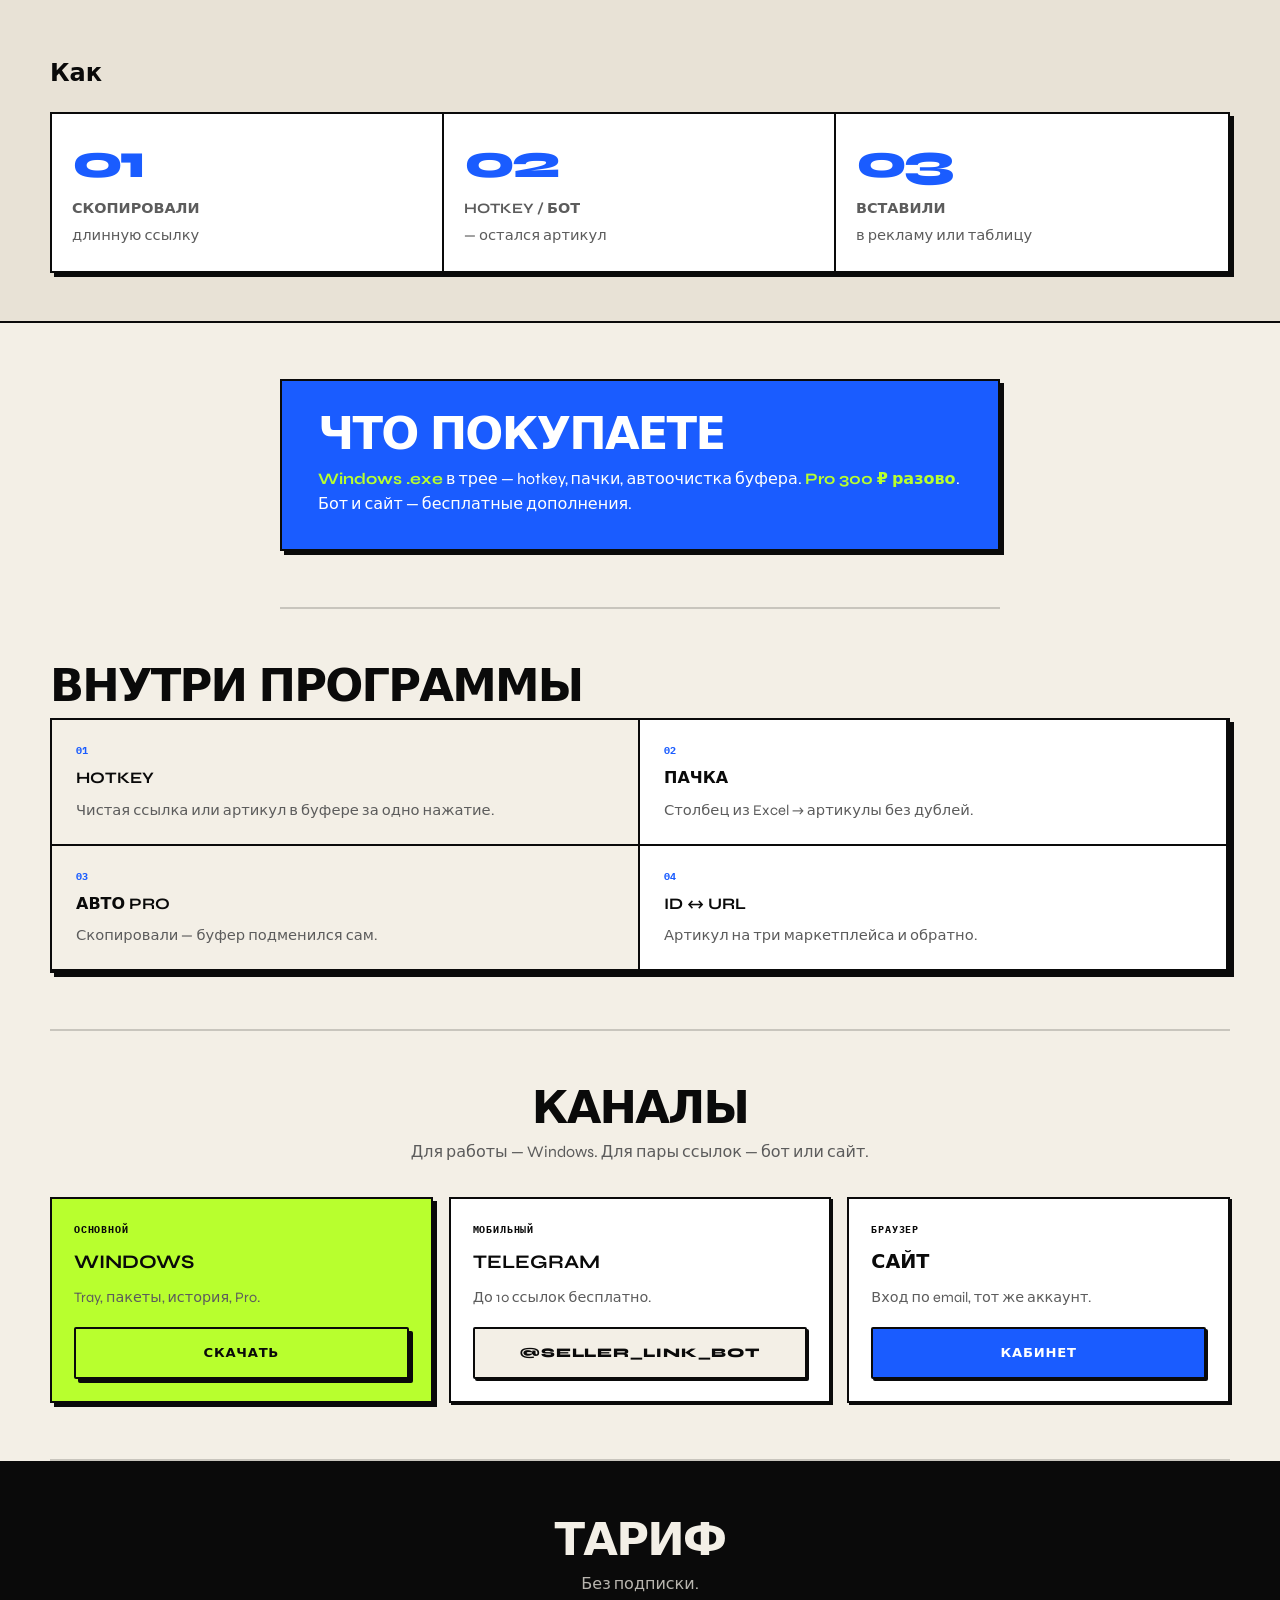
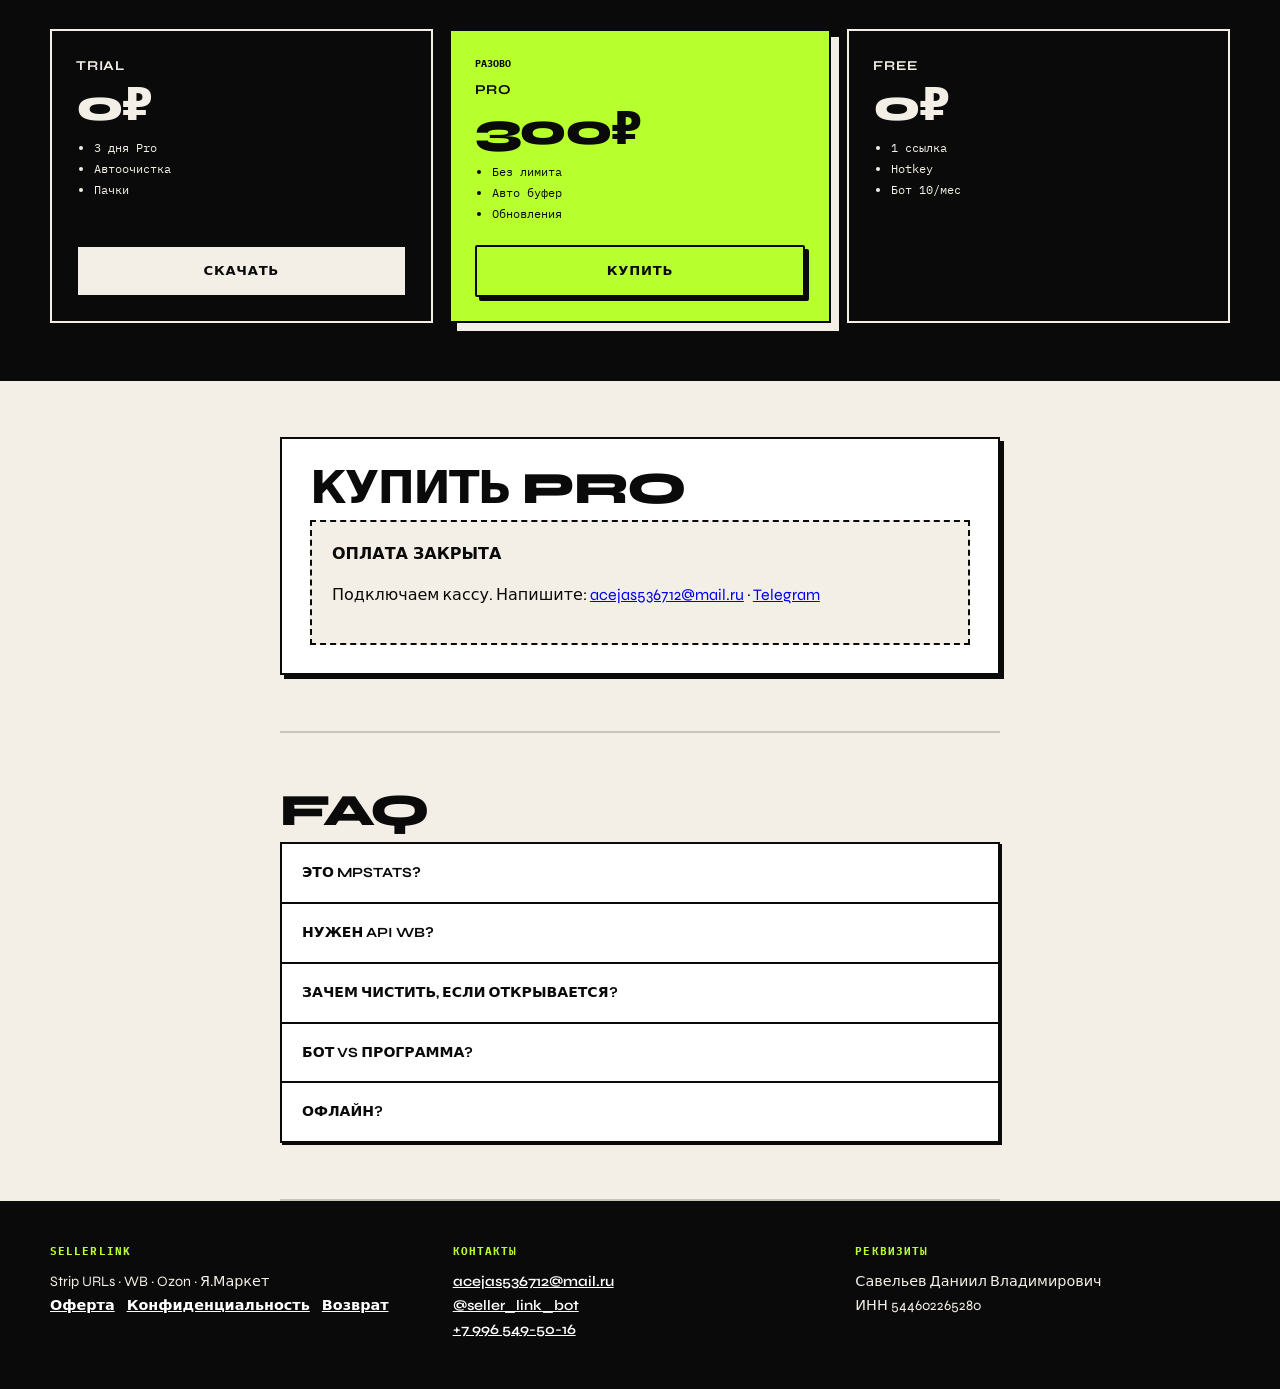
==== commit d80141ef: "Полный редизайн: neo-brutal, без SaaS-классики. Светлая бумага, кислотный лайм, жёсткие рамки, Syne " ====
--- a/index.html
+++ b/index.html
@@ -3,8 +3,8 @@
 <head>
   <meta charset="UTF-8" />
   <meta name="viewport" content="width=device-width, initial-scale=1.0" />
-  <title>SellerLink — чистые ссылки WB, Ozon и Я.Маркет за 1 клик</title>
-  <meta name="description" content="Утилита для селлеров: вырезает UTM и мусор из ссылок, оставляет артикул. Windows, Telegram-бот. Не аналитика — просто чистильщик." />
+  <title>SellerLink — чистые ссылки WB, Ozon и Я.Маркет</title>
+  <meta name="description" content="Утилита для селлеров: вырезает UTM и мусор из ссылок, оставляет артикул. Windows, Telegram-бот. Не аналитика." />
   <meta name="sellerlink-api" content="https://sellerlink.lucaink.ru" />
   <meta name="sellerlink-cabinet" content="https://sellerlink.lucaink.ru/app" />
   <meta name="sellerlink-price" content="300" />
@@ -15,17 +15,17 @@
   <meta name="sellerlink-payments-enabled" content="false" />
   <link rel="icon" href="favicon.svg" type="image/svg+xml" />
   <link rel="apple-touch-icon" href="favicon.svg" />
-  <meta name="theme-color" content="#020308" />
+  <meta name="theme-color" content="#f3efe6" />
   <link rel="preconnect" href="https://fonts.googleapis.com" />
   <link rel="preconnect" href="https://fonts.gstatic.com" crossorigin />
-  <link href="https://fonts.googleapis.com/css2?family=Plus+Jakarta+Sans:wght@400;500;600;700;800&family=JetBrains+Mono:wght@400;500&display=swap" rel="stylesheet" />
+  <link href="https://fonts.googleapis.com/css2?family=IBM+Plex+Mono:wght@400;500;600;700&family=Syne:wght@600;700;800&display=swap" rel="stylesheet" />
   <link rel="stylesheet" href="styles.css" />
 </head>
 <body>
   <header class="site-header">
     <div class="container header-row">
       <a class="logo" href="#top">
-        <img class="logo-img" src="favicon.svg" width="38" height="38" alt="" />
+        <img class="logo-img" src="favicon.svg" width="36" height="36" alt="" />
         <span>SellerLink</span>
       </a>
       <button type="button" class="nav-toggle" id="nav-toggle" aria-expanded="false" aria-controls="nav-menu" aria-label="Меню">
@@ -33,9 +33,9 @@
       </button>
       <nav class="nav-links" id="nav-menu">
         <a href="#scenes">Зачем</a>
-        <a href="#features">Функции</a>
+        <a href="#features">Внутри</a>
         <a href="#pricing">Цена</a>
-        <a href="#faq">Вопросы</a>
+        <a href="#faq">FAQ</a>
         <a href="https://sellerlink.lucaink.ru/app">Кабинет</a>
       </nav>
       <a class="btn btn-small" href="https://github.com/acejas5367123-coder/sellerlink-releases/releases/latest" target="_blank" rel="noopener">Скачать</a>
@@ -46,46 +46,45 @@
     <section class="hero container">
       <div class="hero-grid">
         <div class="hero-copy">
-          <span class="eyebrow">Утилита · не аналитика и не кабинет WB</span>
+          <p class="tag-line">Утилита · не MPStats · не кабинет WB</p>
           <h1>
-            Очисти ссылку<br />
-            <span class="title-gradient">от мусора за секунду</span>
+            <span class="strike">Аналитика и отчёты</span>
+            <span class="hit">Чистые ссылки за секунду</span>
           </h1>
           <p class="lead">
-            Длинный URL из рекламы, поиска или Excel — в артикул или короткую ссылку.
-            Без API Wildberries. Программа в трее Windows + бесплатный бот в Telegram.
+            Длинный URL из рекламы или Excel → артикул или короткая ссылка.
+            Без API. Windows в трее + бот в Telegram.
           </p>
-          <div class="pill-row">
-            <span class="pill">WB · Ozon · Я.Маркет</span>
-            <span class="pill pill-hot">Telegram Ads</span>
-            <span class="pill">Excel пачками</span>
+          <div class="chips">
+            <span class="chip">WB</span>
+            <span class="chip">Ozon</span>
+            <span class="chip">Я.Маркет</span>
+            <span class="chip chip-warn">Telegram Ads</span>
+            <span class="chip">Excel</span>
           </div>
           <div class="hero-cta">
-            <a class="btn" href="https://github.com/acejas5367123-coder/sellerlink-releases/releases/latest" target="_blank" rel="noopener">Скачать для Windows</a>
-            <a class="btn btn-ghost" href="https://t.me/seller_link_bot" target="_blank" rel="noopener">Попробовать в боте</a>
+            <a class="btn" href="https://github.com/acejas5367123-coder/sellerlink-releases/releases/latest" target="_blank" rel="noopener">Windows .exe</a>
+            <a class="btn btn-ghost" href="https://t.me/seller_link_bot" target="_blank" rel="noopener">Бот</a>
           </div>
           <p class="hero-kbd">
-            <kbd>Ctrl</kbd> + <kbd>Shift</kbd> + <kbd>U</kbd> в буфере · 3 дня Pro бесплатно
+            <kbd>Ctrl</kbd>+<kbd>Shift</kbd>+<kbd>U</kbd> · 3 дня Pro бесплатно
           </p>
         </div>
 
         <div class="hero-card" id="demo-card">
-          <div class="demo-toolbar">
-            <span class="demo-dot"></span>
-            <span class="demo-dot"></span>
-            <span class="demo-dot"></span>
-            <span class="demo-toolbar-title">sellerlink · demo</span>
-          </div>
-          <div class="demo-row bad" id="demo-before">
-            <span class="demo-label">Было · 280 символов</span>
-            <code id="demo-before-text">wildberries.ru/catalog/12345678/detail.aspx?targetUrl=GP&amp;size=98765432&amp;utm_source=telegram&amp;yclid=abc123…</code>
-          </div>
-          <button type="button" class="btn btn-small demo-clean-btn" id="demo-clean-btn">✨ Очистить</button>
-          <div class="demo-arrow" aria-hidden="true">↓</div>
-          <div class="demo-row good" id="demo-after">
-            <span class="demo-label">Стало</span>
-            <code id="demo-after-text">12345678</code>
-            <button type="button" class="demo-copy-btn hidden" id="demo-copy-btn">Скопировать</button>
+          <div class="demo-head">live · url stripper</div>
+          <div class="demo-body">
+            <div class="demo-row bad" id="demo-before">
+              <span class="demo-label">input · 280 chars</span>
+              <code id="demo-before-text">wildberries.ru/catalog/12345678/detail.aspx?targetUrl=GP&amp;size=98765432&amp;utm_source=telegram&amp;yclid=abc123…</code>
+            </div>
+            <button type="button" class="btn btn-small demo-clean-btn" id="demo-clean-btn">STRIP</button>
+            <div class="demo-arrow" aria-hidden="true">▼</div>
+            <div class="demo-row good" id="demo-after">
+              <span class="demo-label">output</span>
+              <code id="demo-after-text">12345678</code>
+              <button type="button" class="demo-copy-btn hidden" id="demo-copy-btn">COPY</button>
+            </div>
           </div>
         </div>
       </div>
@@ -93,72 +92,58 @@
 
     <section class="not-strip container">
       <div class="not-strip-inner">
-        <p class="not-strip-title">SellerLink — это не</p>
+        <p class="not-strip-title">Это не</p>
         <ul class="not-strip-list">
-          <li>аналитика и юнит-экономика</li>
-          <li>личный кабинет Wildberries</li>
-          <li>доступ по API к вашим продажам</li>
+          <li>аналитика</li>
+          <li>личный кабинет WB</li>
+          <li>API продаж</li>
         </ul>
         <p class="not-strip-yes">
-          Это <strong>чистильщик ссылок</strong> — друг Excel, MPStats и таргетолога, не конкурент.
+          <strong>Чистильщик ссылок</strong> — для Excel, рекламы и чатов с поставщиками.
         </p>
       </div>
     </section>
 
     <section id="scenes" class="section container">
       <div class="section-head">
-        <h2>Где это реально спасает</h2>
-        <p class="section-intro centered">Одна заноза — грязная ссылка. Решение — одно действие.</p>
+        <h2>Где нужно</h2>
+        <p class="section-intro">Одна проблема — грязный URL. Одно действие.</p>
       </div>
       <div class="scenes-grid">
         <article class="scene-card scene-hot">
-          <span class="scene-tag">Горячее</span>
-          <h3>Telegram Ads и реклама</h3>
+          <span class="scene-tag">Ads</span>
+          <h3>Telegram Ads и таргет</h3>
           <p>
-            Ссылка из браузера или кабинета WB часто тащит размер, цвет и UTM.
-            Трафик может уехать не на карточку, а на вариант SKU. Пропустите через SellerLink — отдайте таргетологу чистый ID.
+            Ссылка из WB тащит размер, цвет, UTM. Трафик уезжает не на карточку.
+            SellerLink → чистый ID для таргетолога.
           </p>
         </article>
         <article class="scene-card">
           <h3>Excel и выгрузки</h3>
-          <p>
-            Столбец из 500 длинных URL → столбец артикулов за минуту в Pro.
-            Перед загрузкой в любой сервис аналитики — без ручного вычищения.
-          </p>
+          <p>500 URL → столбец артикулов в Pro. Без ручного вычищения перед аналитикой.</p>
         </article>
         <article class="scene-card">
-          <h3>Чаты и поставщики</h3>
-          <p>
-            Короткая ссылка вместо полотна спецсимволов.
-            С телефона — кинули ссылку боту, получили артикул.
-          </p>
+          <h3>Чаты</h3>
+          <p>С телефона — ссылка боту, в ответ артикул. Без простыней в переписке.</p>
         </article>
       </div>
     </section>
 
     <section class="steps-section">
       <div class="container">
-        <div class="section-head">
-          <h2>Как это работает</h2>
-        </div>
+        <h2>Как</h2>
         <ol class="steps-list">
           <li>
-            <span class="step-num">1</span>
-            <div>
-              <strong>Скопировали</strong> длинную ссылку WB / Ozon / Я.Маркет
-            </div>
+            <span class="step-num">01</span>
+            <div><strong>Скопировали</strong> длинную ссылку</div>
           </li>
           <li>
-            <span class="step-num">2</span>
-            <div>
-              <strong>Hotkey</strong> или бот — мусор исчез, остаётся артикул или чистый URL
-            </div>
+            <span class="step-num">02</span>
+            <div><strong>Hotkey / бот</strong> — остался артикул</div>
           </li>
           <li>
-            <span class="step-num">3</span>
-            <div>
-              <strong>Вставили</strong> в рекламу, таблицу или чат — без сюрпризов
-            </div>
+            <span class="step-num">03</span>
+            <div><strong>Вставили</strong> в рекламу или таблицу</div>
           </li>
         </ol>
       </div>
@@ -168,63 +153,61 @@
       <div class="callout-box">
         <h2>Что покупаете</h2>
         <p>
-          <strong>Windows-приложение</strong> (.exe в трее) — основной инструмент: hotkey, пачки, автоочистка буфера.
-          <strong>Pro — 300 ₽ один раз</strong>, без подписки. Бот и сайт — бесплатные дополнения.
+          <strong>Windows .exe</strong> в трее — hotkey, пачки, автоочистка буфера.
+          <strong>Pro 300 ₽ разово</strong>. Бот и сайт — бесплатные дополнения.
         </p>
       </div>
     </section>
 
     <section id="features" class="section container">
-      <div class="section-head">
-        <h2>Внутри программы</h2>
-      </div>
+      <h2>Внутри программы</h2>
       <div class="features-grid">
         <article class="feature-card">
-          <div class="feature-icon" aria-hidden="true">⌨</div>
-          <h3>Один клик</h3>
-          <p>Сочетание клавиш — и в буфере уже чистая ссылка или артикул.</p>
+          <div class="feature-num">01</div>
+          <h3>Hotkey</h3>
+          <p>Чистая ссылка или артикул в буфере за одно нажатие.</p>
         </article>
         <article class="feature-card">
-          <div class="feature-icon" aria-hidden="true">☰</div>
-          <h3>Пачка из Excel</h3>
-          <p>Вставили столбец — получили артикулы без дублей. Экспорт обратно.</p>
+          <div class="feature-num">02</div>
+          <h3>Пачка</h3>
+          <p>Столбец из Excel → артикулы без дублей.</p>
         </article>
         <article class="feature-card">
-          <div class="feature-icon" aria-hidden="true">⚡</div>
-          <h3>Автоочистка Pro</h3>
-          <p>Скопировали — SellerLink сам подменил ссылку в буфере.</p>
+          <div class="feature-num">03</div>
+          <h3>Авто Pro</h3>
+          <p>Скопировали — буфер подменился сам.</p>
         </article>
         <article class="feature-card">
-          <div class="feature-icon" aria-hidden="true">⇄</div>
-          <h3>Артикул ↔ URL</h3>
-          <p>Номер товара → ссылки на три маркетплейса. Или наоборот.</p>
+          <div class="feature-num">04</div>
+          <h3>ID ↔ URL</h3>
+          <p>Артикул на три маркетплейса и обратно.</p>
         </article>
       </div>
     </section>
 
     <section id="platforms" class="section container">
-      <div class="section-head">
-        <h2>Без установки — тоже можно</h2>
-        <p class="section-intro centered">Для ежедневной работы лучше Windows. Для пары ссылок с телефона:</p>
+      <div class="section-head centered">
+        <h2>Каналы</h2>
+        <p class="section-intro centered">Для работы — Windows. Для пары ссылок — бот или сайт.</p>
       </div>
       <div class="platforms-grid">
         <article class="platform-card featured">
-          <div class="platform-icon">💻</div>
+          <span class="platform-label">Основной</span>
           <h3>Windows</h3>
-          <p>Tray, пакеты, история, Pro. Сюда приходят чаще всего.</p>
-          <a class="btn" href="https://github.com/acejas5367123-coder/sellerlink-releases/releases/latest" target="_blank" rel="noopener">Скачать .exe</a>
+          <p>Tray, пакеты, история, Pro.</p>
+          <a class="btn" href="https://github.com/acejas5367123-coder/sellerlink-releases/releases/latest" target="_blank" rel="noopener">Скачать</a>
         </article>
         <article class="platform-card">
-          <div class="platform-icon">✈</div>
-          <h3>Telegram-бот</h3>
-          <p>Ссылка в чат → артикул в ответ. Бесплатно, до 10 штук.</p>
+          <span class="platform-label">Мобильный</span>
+          <h3>Telegram</h3>
+          <p>До 10 ссылок бесплатно.</p>
           <a class="btn btn-ghost" href="https://t.me/seller_link_bot" target="_blank" rel="noopener">@seller_link_bot</a>
         </article>
         <article class="platform-card">
-          <div class="platform-icon">🌐</div>
+          <span class="platform-label">Браузер</span>
           <h3>Сайт</h3>
-          <p>То же в браузере. Вход по email с любого ПК.</p>
-          <a class="btn btn-ghost" href="https://sellerlink.lucaink.ru/app">Личный кабинет</a>
+          <p>Вход по email, тот же аккаунт.</p>
+          <a class="btn btn-ghost btn-blue" href="https://sellerlink.lucaink.ru/app">Кабинет</a>
         </article>
       </div>
     </section>
@@ -232,41 +215,38 @@
     <section id="pricing" class="section pricing-section">
       <div class="container">
         <div class="section-head centered">
-          <h2>Цена без подписки</h2>
-          <p class="section-intro centered">Микро-утилита — микро-чек. Один раз и навсегда.</p>
+          <h2>Тариф</h2>
+          <p class="section-intro centered">Без подписки.</p>
         </div>
         <div class="pricing-grid">
           <article class="price-card">
-            <h3>Попробовать</h3>
-            <div class="price">0 ₽</div>
-            <p>3 дня Pro в программе</p>
+            <h3>Trial</h3>
+            <div class="price">0₽</div>
             <ul>
+              <li>3 дня Pro</li>
               <li>Автоочистка</li>
-              <li>Пакеты ссылок</li>
-              <li>Без карты</li>
+              <li>Пачки</li>
             </ul>
             <a class="btn btn-ghost" href="https://github.com/acejas5367123-coder/sellerlink-releases/releases/latest" target="_blank" rel="noopener">Скачать</a>
           </article>
           <article class="price-card featured">
             <span class="popular">Разово</span>
-            <h3>Pro навсегда</h3>
-            <div class="price">300 ₽</div>
-            <p>Ключ на email после оплаты</p>
+            <h3>Pro</h3>
+            <div class="price">300₽</div>
             <ul>
-              <li>Без лимита ссылок</li>
-              <li>Автоочистка буфера</li>
-              <li>Обновления .exe</li>
+              <li>Без лимита</li>
+              <li>Авто буфер</li>
+              <li>Обновления</li>
             </ul>
-            <a class="btn btn-ghost" href="#buy">Купить Pro</a>
+            <a class="btn" href="#buy">Купить</a>
           </article>
           <article class="price-card">
-            <h3>После trial</h3>
-            <div class="price">0 ₽</div>
-            <p>База остаётся</p>
+            <h3>Free</h3>
+            <div class="price">0₽</div>
             <ul>
-              <li>1 ссылка за раз</li>
+              <li>1 ссылка</li>
               <li>Hotkey</li>
-              <li>Бот — 10 / мес</li>
+              <li>Бот 10/мес</li>
             </ul>
           </article>
         </div>
@@ -277,79 +257,74 @@
       <div class="buy-box">
         <h2>Купить Pro</h2>
         <div id="pay-paused" class="pay-paused">
-          <p class="pay-paused-title">Оплата пока недоступна</p>
-          <p class="pay-paused-text">Подключаем онлайн-кассу. Как будет готово — откроем приём на сайте.</p>
-          <p class="pay-paused-text">Срочно нужен Pro? <a href="mailto:acejas536712@mail.ru">acejas536712@mail.ru</a> · <a href="https://t.me/seller_link_bot" target="_blank" rel="noopener">Telegram</a></p>
+          <p class="pay-paused-title">Оплата закрыта</p>
+          <p class="pay-paused-text">Подключаем кассу. Напишите: <a href="mailto:acejas536712@mail.ru">acejas536712@mail.ru</a> · <a href="https://t.me/seller_link_bot" target="_blank" rel="noopener">Telegram</a></p>
         </div>
 
         <form id="pay-form" class="pay-form hidden" hidden>
-          <label class="pay-label" for="pay-email">Email (на него уйдёт ключ)</label>
+          <label class="pay-label" for="pay-email">Email</label>
           <input id="pay-email" class="pay-input" type="email" required placeholder="you@mail.ru" autocomplete="email" />
 
           <div id="pay-steps" class="pay-steps hidden">
             <div class="pay-step">
               <span class="pay-step-num">1</span>
               <div>
-                <strong>Переведите <span id="pay-price-label">300</span> ₽ по СБП</strong>
+                <strong>СБП <span id="pay-price-label">300</span> ₽</strong>
                 <p id="pay-sbp-hint" class="pay-hint"></p>
                 <div class="pay-step-actions">
-                  <a id="pay-sbp-link" class="btn btn-small hidden" href="#" target="_blank" rel="noopener noreferrer">Открыть СБП</a>
-                  <button type="button" id="pay-copy-id" class="btn btn-ghost btn-small hidden">Скопировать номер заявки</button>
+                  <a id="pay-sbp-link" class="btn btn-small hidden" href="#" target="_blank" rel="noopener noreferrer">СБП</a>
+                  <button type="button" id="pay-copy-id" class="btn btn-ghost btn-small hidden">Копировать ID</button>
                 </div>
               </div>
             </div>
             <div class="pay-step">
               <span class="pay-step-num">2</span>
               <div>
-                <strong>Скрин чека в бота</strong>
-                <p class="pay-hint">Кнопка «Отправить чек» внизу чата</p>
+                <strong>Чек в бота</strong>
                 <a id="pay-telegram-link" class="btn btn-small" href="https://t.me/seller_link_bot?start=buy" target="_blank" rel="noopener noreferrer">Telegram</a>
               </div>
             </div>
             <div class="pay-step">
               <span class="pay-step-num">3</span>
-              <div>
-                <strong>Ключ в программе</strong>
-                <p class="pay-hint">Настройки → Лицензия Pro</p>
-              </div>
+              <div><strong>Ключ в программе</strong></div>
             </div>
           </div>
 
           <label class="pay-consent" for="pay-consent">
             <input type="checkbox" id="pay-consent" name="consent" required />
-            <span>Оплачивая, принимаю <a href="offer.html" target="_blank" rel="noopener">оферту</a>, <a href="privacy.html" target="_blank" rel="noopener">конфиденциальность</a> и <a href="refund.html" target="_blank" rel="noopener">возврат</a>.</span>
+            <span>Принимаю <a href="offer.html" target="_blank" rel="noopener">оферту</a>, <a href="privacy.html" target="_blank" rel="noopener">privacy</a>, <a href="refund.html" target="_blank" rel="noopener">возврат</a>.</span>
           </label>
 
-          <button id="pay-btn" class="btn pay-btn" type="submit">Продолжить — 300 ₽</button>
+          <button id="pay-btn" class="btn pay-btn" type="submit">300 ₽</button>
           <p id="pay-message" class="pay-message" aria-live="polite"></p>
         </form>
 
-        <p class="pay-note hidden" id="pay-note">Оплата картой пока не подключена.</p>
+        <p class="pay-note hidden" id="pay-note">Карта не подключена.</p>
       </div>
     </section>
 
     <section id="faq" class="section container narrow">
-      <h2>Вопросы</h2>
+      <h2>FAQ</h2>
       <div class="faq-list">
         <details>
-          <summary>Это MPStats или аналитика WB?</summary>
-          <p>Нет. SellerLink только чистит ссылки и вытаскивает артикулы. К аналитике не подключается.</p>
-        </details>
-        <details>
-          <summary>Нужны API-ключи Wildberries?</summary>
-          <p>Нет. Вы вставляете ссылку — мы парсим URL локально (в программе) или на сервере (бот/сайт).</p>
-        </details>
-        <details>
-          <summary>Зачем чистить, если ссылка и так открывается?</summary>
-          <p>Откроется — но часто на конкретный размер/цвет или с лишними метками. Для рекламы и таблиц нужен предсказуемый артикул.</p>
-        </details>
-        <details>
-          <summary>Чем бот отличается от программы?</summary>
-          <p>Бот — 1–2 ссылки с телефона. Программа — hotkey, пачки Excel, автоочистка буфера.</p>
-        </details>
-        <details>
-          <summary>Интернет нужен?</summary>
-          <p>Windows-чистка работает офлайн. Бот и сайт — нужен интернет.</p>
+          <summary>Это MPStats?</summary>
+          <p>Нет. Только ссылки и артикулы.</p>
+        </details>
+        <details>
+          <summary>Нужен API WB?</summary>
+          <p>Нет. Парсим URL локально или на сервере.</p>
+        </details>
+        <details>
+          <summary>Зачем чистить, если открывается?</summary>
+          <p>Часто открывается размер/цвет с UTM. Для рекламы нужен стабильный ID.</p>
+        </details>
+        <details>
+          <summary>Бот vs программа?</summary>
+          <p>Бот — 1–2 ссылки с телефона. Программа — hotkey и Excel.</p>
+        </details>
+        <details>
+          <summary>Офлайн?</summary>
+          <p>Windows — да. Бот и сайт — интернет.</p>
         </details>
       </div>
     </section>
@@ -359,7 +334,7 @@
     <div class="container footer-grid">
       <div class="footer-block">
         <strong>SellerLink</strong>
-        <p>Чистильщик ссылок · WB, Ozon, Я.Маркет</p>
+        <p>Strip URLs · WB · Ozon · Я.Маркет</p>
         <p class="footer-legal-links">
           <a href="offer.html">Оферта</a>
           <a href="privacy.html">Конфиденциальность</a>
@@ -377,7 +352,7 @@
       <div class="footer-block">
         <strong>Реквизиты</strong>
         <p>
-          Самозанятый Савельев Даниил Владимирович<br />
+          Савельев Даниил Владимирович<br />
           ИНН 544602265280
         </p>
       </div>
--- a/styles.css
+++ b/styles.css
@@ -1,878 +1,429 @@
 @import url("base-2026.css");
 
+/* —— header —— */
 .site-header {
   position: sticky;
   top: 0;
-  backdrop-filter: blur(24px) saturate(1.4);
-  background: rgba(2, 3, 8, 0.78);
-  border-bottom: 1px solid var(--border);
   z-index: 100;
+  background: var(--paper);
+  border-bottom: 2px solid var(--line);
+}
+
+.header-row {
+  display: flex;
+  align-items: center;
+  gap: 16px;
+  padding: 14px 0;
+  flex-wrap: wrap;
+}
+
+.logo {
+  display: inline-flex;
+  align-items: center;
+  gap: 10px;
+  color: var(--ink);
+  text-decoration: none;
+  font-weight: 800;
+  font-size: 1rem;
+  letter-spacing: -0.03em;
+  text-transform: uppercase;
+}
+
+.logo-img {
+  width: 36px;
+  height: 36px;
+  border: 2px solid var(--line);
+  border-radius: var(--r-btn);
+  box-shadow: var(--hard-sm);
+}
+
+.nav-links {
+  display: flex;
+  gap: 4px;
+  margin-left: auto;
+  flex-wrap: wrap;
+}
+
+.nav-links a {
+  padding: 8px 12px;
+  color: var(--ink);
+  text-decoration: none;
+  font-family: var(--mono);
+  font-size: 0.72rem;
+  font-weight: 600;
+  text-transform: uppercase;
+  letter-spacing: 0.04em;
+  border: 2px solid transparent;
+  border-radius: var(--r-btn);
+}
+
+.nav-links a:hover {
+  border-color: var(--line);
+  background: #fff;
+  box-shadow: var(--hard-sm);
 }
 
 .nav-toggle {
   display: none;
-  align-items: center;
-  justify-content: center;
+  margin-left: auto;
   width: 44px;
   height: 44px;
-  padding: 0;
-  border-radius: var(--radius-sm);
-  border: 1px solid var(--border-strong);
-  background: rgba(255, 255, 255, 0.04);
-  color: var(--text);
+  border: 2px solid var(--line);
+  background: #fff;
+  box-shadow: var(--hard-sm);
   cursor: pointer;
 }
 
-.nav-toggle-icon {
+.nav-toggle-icon,
+.nav-toggle-icon::before,
+.nav-toggle-icon::after {
   display: block;
   width: 18px;
   height: 2px;
-  background: currentColor;
-  border-radius: 2px;
-  position: relative;
-  transition: background 0.2s ease;
-}
-
+  margin: 0 auto;
+  background: var(--ink);
+}
+
+.nav-toggle-icon { position: relative; height: 0; }
 .nav-toggle-icon::before,
 .nav-toggle-icon::after {
   content: "";
   position: absolute;
-  left: 0;
-  width: 18px;
-  height: 2px;
-  background: currentColor;
-  border-radius: 2px;
-  transition: transform 0.25s var(--ease), top 0.25s var(--ease);
-}
-
+  left: 50%;
+  transform: translateX(-50%);
+}
 .nav-toggle-icon::before { top: -6px; }
 .nav-toggle-icon::after { top: 6px; }
 
-.site-header.nav-open .nav-toggle-icon { background: transparent; }
-.site-header.nav-open .nav-toggle-icon::before { top: 0; transform: rotate(45deg); }
-.site-header.nav-open .nav-toggle-icon::after { top: 0; transform: rotate(-45deg); }
-
-.header-row, .footer-row {
+.site-header.nav-open .nav-toggle-icon::before { top: 0; transform: translateX(-50%) rotate(45deg); }
+.site-header.nav-open .nav-toggle-icon::after { top: 0; transform: translateX(-50%) rotate(-45deg); }
+
+/* —— hero —— */
+.hero {
+  padding: 48px 0 32px;
+  border-bottom: 2px solid var(--line);
+}
+
+.hero-grid {
+  display: grid;
+  grid-template-columns: 1fr 1fr;
+  gap: 32px;
+  align-items: start;
+}
+
+.tag-line {
+  display: inline-block;
+  margin: 0 0 20px;
+  padding: 6px 10px;
+  border: 2px solid var(--line);
+  background: var(--blue);
+  color: #fff;
+  font-family: var(--mono);
+  font-size: 0.68rem;
+  font-weight: 600;
+  text-transform: uppercase;
+  letter-spacing: 0.08em;
+  box-shadow: var(--hard-sm);
+}
+
+h1 {
+  margin: 0 0 20px;
+  font-size: clamp(2.5rem, 7vw, 4.5rem);
+  font-weight: 800;
+  line-height: 0.92;
+  letter-spacing: -0.05em;
+  text-transform: uppercase;
+}
+
+h1 .strike {
+  display: block;
+  color: var(--mute);
+  text-decoration: line-through;
+  text-decoration-thickness: 4px;
+  font-size: 0.55em;
+  letter-spacing: -0.02em;
+}
+
+h1 .hit {
+  display: block;
+  background: var(--lime);
+  padding: 0 8px;
+  margin-top: 4px;
+  width: fit-content;
+  border: 2px solid var(--line);
+  box-shadow: var(--hard);
+}
+
+.lead {
+  max-width: 480px;
+  font-size: 1.05rem;
+  color: var(--ink-2);
+  margin: 0 0 24px;
+}
+
+.chips {
+  display: flex;
+  flex-wrap: wrap;
+  gap: 8px;
+  margin-bottom: 28px;
+}
+
+.chip {
+  padding: 6px 12px;
+  border: 2px solid var(--line);
+  background: #fff;
+  font-family: var(--mono);
+  font-size: 0.7rem;
+  font-weight: 600;
+  text-transform: uppercase;
+}
+
+.chip-warn {
+  background: var(--red);
+  color: #fff;
+}
+
+.btn-blue {
+  background: var(--blue);
+  color: #fff;
+}
+
+.btn-blue:hover {
+  background: var(--blue);
+  color: #fff;
+}
+
+.hero-cta { display: flex; flex-wrap: wrap; gap: 12px; margin-bottom: 20px; }
+
+.hero-kbd {
+  font-family: var(--mono);
+  font-size: 0.78rem;
+  color: var(--mute);
+  margin: 0;
+}
+
+kbd {
+  padding: 4px 8px;
+  border: 2px solid var(--line);
+  background: #fff;
+  font-size: 0.72rem;
+  box-shadow: 2px 2px 0 var(--ink);
+}
+
+/* demo terminal */
+.hero-card {
+  border: 2px solid var(--line);
+  background: #fff;
+  box-shadow: 8px 8px 0 var(--ink);
+}
+
+.demo-head {
   display: flex;
   align-items: center;
   justify-content: space-between;
-  gap: 20px;
-  padding: 18px 0;
-}
-
-.logo {
-  display: inline-flex;
-  align-items: center;
-  gap: 12px;
-  color: var(--text);
-  text-decoration: none;
+  padding: 10px 14px;
+  border-bottom: 2px solid var(--line);
+  background: var(--ink);
+  color: var(--lime);
+  font-family: var(--mono);
+  font-size: 0.72rem;
+  font-weight: 600;
+  text-transform: uppercase;
+}
+
+.demo-body { padding: 16px; }
+
+.demo-row { margin-bottom: 12px; }
+
+.demo-label {
+  display: block;
+  margin-bottom: 6px;
+  font-family: var(--mono);
+  font-size: 0.65rem;
   font-weight: 700;
-  font-size: 1.05rem;
-  letter-spacing: -0.02em;
-}
-
-.logo-img {
-  width: 38px;
-  height: 38px;
-  border-radius: 12px;
-  flex-shrink: 0;
-  box-shadow: 0 10px 28px var(--accent-glow);
-  display: block;
-}
-
-.nav-links { display: flex; gap: 28px; }
-
-.nav-links a {
-  color: var(--muted);
-  text-decoration: none;
-  font-size: 0.92rem;
-  font-weight: 500;
-  transition: color 0.2s ease;
-}
-
-.nav-links a:hover { color: var(--text); }
-
-.hero {
-  padding: 88px 0 64px;
-}
-
-.hero-grid {
-  display: grid;
-  grid-template-columns: 1.05fr 0.95fr;
-  gap: 48px;
-  align-items: center;
-}
-
-.eyebrow {
-  display: inline-flex;
-  align-items: center;
-  gap: 8px;
-  margin-bottom: 18px;
-  padding: 8px 14px;
-  border-radius: 999px;
-  background: rgba(139, 92, 246, 0.12);
-  border: 1px solid rgba(139, 92, 246, 0.22);
-  color: var(--accent-2);
-  font-size: 0.82rem;
-  font-weight: 600;
-}
-
-.eyebrow::before {
-  content: "";
-  width: 6px;
-  height: 6px;
-  border-radius: 50%;
-  background: var(--cyan);
-  box-shadow: 0 0 10px rgba(34, 211, 238, 0.6);
-}
-
-h1 {
-  font-size: clamp(2.4rem, 5.5vw, 3.75rem);
-  line-height: 1.02;
-  margin: 0 0 20px;
-  letter-spacing: -0.04em;
-  font-weight: 800;
-}
-
-h2 {
-  font-size: clamp(1.75rem, 3vw, 2.25rem);
-  letter-spacing: -0.03em;
-  font-weight: 700;
-}
-
-.lead {
-  color: var(--muted);
-  font-size: 1.12rem;
-  max-width: 540px;
-  line-height: 1.7;
-}
-
-.hero-cta { display: flex; flex-wrap: wrap; gap: 14px; margin: 32px 0 22px; }
-
-.hero-kbd { color: var(--muted); font-size: 0.92rem; }
-
-kbd {
-  padding: 7px 12px;
-  border-radius: 9px;
-  background: var(--surface-solid);
-  border: 1px solid var(--border-strong);
-  font-family: "JetBrains Mono", Consolas, monospace;
-  font-size: 0.82rem;
-  box-shadow: inset 0 1px 0 rgba(255, 255, 255, 0.04);
-}
-
-.hero-card {
-  padding: 28px;
-  border-radius: var(--radius-xl);
-  background: linear-gradient(165deg, rgba(255, 255, 255, 0.07), rgba(255, 255, 255, 0.02));
-  backdrop-filter: blur(20px) saturate(1.3);
-  border: 1px solid var(--border-strong);
-  box-shadow: var(--shadow), 0 0 0 1px rgba(167, 139, 250, 0.06);
-  position: relative;
-  overflow: hidden;
-}
-
-.hero-card::before {
-  content: "";
-  position: absolute;
-  top: 0;
-  left: 0;
-  right: 0;
-  height: 1px;
-  background: linear-gradient(90deg, transparent, rgba(255, 255, 255, 0.15), transparent);
+  text-transform: uppercase;
+  letter-spacing: 0.1em;
+  color: var(--mute);
 }
 
 .demo-row code {
   display: block;
-  margin-top: 10px;
-  padding: 16px;
-  border-radius: var(--radius-sm);
-  background: rgba(4, 5, 10, 0.8);
+  padding: 12px;
+  border: 2px solid var(--line);
+  font-size: 0.75rem;
+  line-height: 1.5;
   word-break: break-all;
-  font-size: 0.84rem;
-  font-family: "JetBrains Mono", Consolas, monospace;
-  line-height: 1.55;
+  background: var(--paper);
 }
 
 .demo-row.bad code {
-  border: 1px solid rgba(251, 113, 133, 0.28);
-  color: #fda4af;
+  background: #ffe8e8;
+  border-color: var(--red);
 }
 
 .demo-row.good code {
-  border: 1px solid rgba(52, 211, 153, 0.3);
-  color: #6ee7b7;
-  background: rgba(52, 211, 153, 0.06);
-}
-
-.demo-label {
-  color: var(--muted);
-  font-size: 0.72rem;
-  text-transform: uppercase;
-  letter-spacing: 0.1em;
+  background: var(--lime);
+  font-size: 1.4rem;
   font-weight: 700;
-}
+  letter-spacing: 0.02em;
+}
+
+.demo-clean-btn { width: 100%; margin: 8px 0; }
 
 .demo-arrow {
   text-align: center;
-  color: var(--accent-2);
-  padding: 14px 0;
-  font-size: 1.4rem;
-  filter: drop-shadow(0 0 12px var(--accent-glow));
-}
-
-.section { padding: 72px 0; }
-.section h2 { margin: 0 0 36px; }
-
-.section-intro {
-  color: var(--muted);
-  max-width: 560px;
-  margin: -20px 0 36px;
-  font-size: 1.05rem;
-}
-
-.features-grid, .pricing-grid {
-  display: grid;
-  grid-template-columns: repeat(4, 1fr);
-  gap: 20px;
-}
-
-.feature-card, .price-card {
-  padding: 26px;
-  border-radius: var(--radius);
-  background: var(--surface-solid);
-  border: 1px solid var(--border);
-  transition: transform 0.25s var(--ease), border-color 0.25s ease, box-shadow 0.25s ease;
-}
-
-.feature-card:hover, .price-card:hover {
-  transform: translateY(-4px);
-  border-color: rgba(139, 92, 246, 0.25);
-  box-shadow: var(--shadow-glow);
-}
-
-.feature-icon {
-  display: grid;
-  place-items: center;
-  width: 44px;
-  height: 44px;
-  margin-bottom: 16px;
-  border-radius: 14px;
-  background: linear-gradient(135deg, rgba(139, 92, 246, 0.2), rgba(34, 211, 238, 0.08));
-  border: 1px solid rgba(139, 92, 246, 0.18);
+  font-family: var(--mono);
+  font-weight: 800;
   font-size: 1.2rem;
-}
-
-.feature-card h3, .price-card h3 {
-  margin: 0 0 10px;
-  font-size: 1.05rem;
-  letter-spacing: -0.01em;
-}
-
-.feature-card p, .price-card p { color: var(--muted); margin: 0; font-size: 0.94rem; }
-
-.pricing-section {
-  background: linear-gradient(180deg, rgba(139, 92, 246, 0.06), transparent 60%);
-  border-top: 1px solid var(--border);
-  border-bottom: 1px solid var(--border);
-}
-
-.pricing-grid {
-  grid-template-columns: repeat(3, 1fr);
-  width: min(1000px, calc(100% - 40px));
-  margin: 0 auto;
-}
-
-.price-card .price {
-  font-size: 2.4rem;
-  font-weight: 800;
-  margin: 12px 0;
-  letter-spacing: -0.03em;
-}
-
-.price-card ul {
-  padding-left: 18px;
-  color: var(--muted);
-  line-height: 1.8;
-  margin-bottom: 24px;
-}
-
-.price-card.featured {
-  border-color: rgba(139, 92, 246, 0.4);
-  background: linear-gradient(165deg, rgba(139, 92, 246, 0.16), rgba(16, 20, 30, 0.95));
-  transform: translateY(-10px);
-  box-shadow: var(--shadow-glow);
-}
-
-.popular {
-  display: inline-block;
-  margin-bottom: 10px;
-  padding: 5px 10px;
-  border-radius: 999px;
-  background: rgba(139, 92, 246, 0.2);
-  color: var(--accent-2);
+  padding: 4px 0;
+}
+
+.demo-copy-btn {
+  margin-top: 10px;
+  width: 100%;
+  padding: 10px;
+  border: 2px solid var(--line);
+  background: var(--ink);
+  color: var(--lime);
+  font-family: var(--mono);
   font-size: 0.72rem;
   font-weight: 700;
-  letter-spacing: 0.04em;
-  text-transform: uppercase;
-}
-
-.buy-box, .pay-placeholder {
-  padding: 36px;
-  border-radius: var(--radius-xl);
-  background: var(--surface-solid);
-  border: 1px solid var(--border-strong);
-  box-shadow: var(--shadow);
-}
-
-.buy-box h2 { margin-top: 0; }
-
-.pay-form {
-  display: grid;
-  gap: 16px;
-  margin-top: 24px;
-}
-
-.pay-label {
-  color: var(--muted);
-  font-size: 0.9rem;
-  font-weight: 500;
-}
-
-.pay-input {
-  width: 100%;
-  padding: 16px 18px;
-  border-radius: var(--radius-sm);
-  border: 1px solid var(--border);
-  background: var(--bg-elevated, #0c0f17);
-  color: var(--text);
-  font: inherit;
-  outline: none;
-  transition: border-color 0.2s ease, box-shadow 0.2s ease;
-}
-
-.pay-input:focus {
-  border-color: rgba(139, 92, 246, 0.5);
-  box-shadow: 0 0 0 4px rgba(139, 92, 246, 0.12);
-}
-
-.pay-btn { width: 100%; border: none; cursor: pointer; }
-.pay-btn:disabled { opacity: 0.55; cursor: wait; transform: none !important; }
-
-.pay-message { min-height: 1.4em; color: var(--muted); margin: 0; }
-.pay-message.error { color: var(--danger); }
-.pay-note { color: var(--muted); font-size: 0.85rem; margin-top: 18px; }
-
-.pay-lead { color: var(--muted); margin: 0 0 20px; line-height: 1.65; }
-
-.pay-steps {
-  display: flex;
-  flex-direction: column;
-  gap: 16px;
-  margin: 20px 0;
-  padding: 20px;
-  border-radius: var(--radius);
-  background: rgba(255, 255, 255, 0.02);
-  border: 1px solid var(--border);
-}
-
-.pay-step {
-  display: grid;
-  grid-template-columns: auto 1fr;
-  gap: 14px;
-  align-items: start;
-}
-
-.pay-step-num {
-  display: grid;
-  place-items: center;
-  width: 32px;
-  height: 32px;
-  border-radius: 10px;
-  background: linear-gradient(135deg, rgba(139, 92, 246, 0.25), rgba(34, 211, 238, 0.1));
-  border: 1px solid rgba(139, 92, 246, 0.25);
-  font-weight: 700;
-  font-size: 0.9rem;
-  color: var(--accent-2);
-}
-
-.pay-step strong { display: block; margin-bottom: 6px; }
-.pay-hint { color: var(--muted); font-size: 0.88rem; margin: 0 0 10px; line-height: 1.5; }
-.pay-step-actions { display: flex; flex-wrap: wrap; gap: 10px; }
-.pay-message.success { color: var(--success); }
-
-.faq-list { display: flex; flex-direction: column; gap: 12px; }
-
-details {
-  padding: 20px 24px;
-  border-radius: var(--radius);
-  background: var(--surface-solid);
-  border: 1px solid var(--border);
-  transition: border-color 0.2s ease;
-}
-
-details[open] {
-  border-color: rgba(139, 92, 246, 0.25);
-}
-
-summary {
+  text-transform: uppercase;
   cursor: pointer;
-  font-weight: 600;
+  box-shadow: var(--hard-sm);
+}
+
+.demo-copy-btn:hover { background: var(--blue); color: #fff; }
+
+/* —— sections —— */
+.section {
+  padding: 56px 0;
+  border-bottom: 2px solid var(--line-soft);
+}
+
+.section h2 {
+  margin: 0 0 8px;
+  font-size: clamp(1.8rem, 4vw, 2.8rem);
+  font-weight: 800;
+  text-transform: uppercase;
+  letter-spacing: -0.04em;
+  line-height: 1;
+}
+
+.section-intro {
+  margin: 0 0 32px;
+  max-width: 520px;
+  font-size: 1rem;
+  color: var(--mute);
+}
+
+.section-head.centered,
+.section-intro.centered {
+  text-align: center;
+  margin-inline: auto;
+}
+
+/* not list */
+.not-strip { padding: 0 0 40px; }
+
+.not-strip-inner {
+  padding: 24px 28px;
+  border: 2px solid var(--line);
+  background: var(--ink);
+  color: var(--paper);
+  box-shadow: var(--hard);
+}
+
+.not-strip-title {
+  margin: 0 0 16px;
+  font-family: var(--mono);
+  font-size: 0.7rem;
+  text-transform: uppercase;
+  letter-spacing: 0.12em;
+  color: var(--lime);
+}
+
+.not-strip-list {
   list-style: none;
-  display: flex;
-  align-items: center;
-  justify-content: space-between;
-}
-
-summary::-webkit-details-marker { display: none; }
-
-summary::after {
-  content: "+";
-  color: var(--accent-2);
-  font-size: 1.2rem;
-  font-weight: 400;
-}
-
-details[open] summary::after { content: "−"; }
-
-details p {
-  color: var(--muted);
-  margin: 14px 0 0;
-  line-height: 1.65;
-}
-
-.success-page {
-  min-height: 100vh;
-  display: grid;
-  place-items: center;
-  padding: 32px;
-}
-
-.success-card {
-  width: min(520px, 100%);
-  padding: 44px 40px;
-  border-radius: var(--radius-xl);
-  background: linear-gradient(165deg, rgba(22, 26, 38, 0.95), rgba(12, 15, 23, 0.98));
-  border: 1px solid var(--border-strong);
-  text-align: center;
-  box-shadow: var(--shadow), var(--shadow-glow);
-}
-
-.success-icon {
-  width: 72px;
-  height: 72px;
-  margin: 0 auto 20px;
-  border-radius: 50%;
-  display: grid;
-  place-items: center;
-  background: linear-gradient(135deg, rgba(52, 211, 153, 0.2), rgba(52, 211, 153, 0.08));
-  border: 1px solid rgba(52, 211, 153, 0.3);
-  color: #6ee7b7;
-  font-size: 2rem;
-  font-weight: 700;
-}
-
-.success-email { color: var(--accent-2); font-weight: 600; }
-.success-steps { text-align: left; color: var(--muted); line-height: 1.9; margin: 24px 0 28px; }
-
-.site-footer {
-  border-top: 1px solid var(--border);
-  color: var(--muted);
-  font-size: 0.88rem;
-  background: rgba(4, 5, 10, 0.5);
-  padding: 28px 0 36px;
-}
-
-.footer-grid {
-  display: grid;
-  grid-template-columns: repeat(3, 1fr);
-  gap: 32px 24px;
-  text-align: center;
-  justify-items: center;
-  align-items: start;
-  max-width: 960px;
-  margin: 0 auto;
-}
-
-.footer-block strong {
-  display: block;
-  color: var(--text);
-  font-size: 0.82rem;
-  text-transform: uppercase;
-  letter-spacing: 0.05em;
-  margin-bottom: 10px;
-}
-
-.footer-block p {
-  margin: 0;
-  line-height: 1.65;
-}
-
-.footer-block a {
-  color: var(--accent-2);
-  text-decoration: none;
-}
-
-.footer-block a:hover { text-decoration: underline; }
-
-.footer-legal-links {
-  display: flex;
-  flex-wrap: wrap;
-  justify-content: center;
-  gap: 8px 16px;
-  margin-top: 8px;
-}
-
-.pay-paused {
-  text-align: center;
-  padding: 28px 24px;
-  border-radius: var(--radius);
-  background: rgba(139, 92, 246, 0.08);
-  border: 1px solid rgba(139, 92, 246, 0.25);
-}
-
-.pay-paused-title {
-  margin: 0 0 12px;
-  font-size: 1.25rem;
-  font-weight: 700;
-  color: var(--text);
-}
-
-.pay-paused-text {
-  margin: 0 0 10px;
-  color: var(--muted);
-  line-height: 1.65;
-}
-
-.pay-paused-text a { color: var(--accent-2); }
-
-.pay-form.hidden,
-.pay-note.hidden,
-.pay-paused.hidden {
-  display: none !important;
-}
-
-.pay-consent {
-  display: flex;
-  align-items: flex-start;
-  gap: 10px;
-  font-size: 0.86rem;
-  color: var(--muted);
-  line-height: 1.5;
-  margin: 16px 0 4px;
-  cursor: pointer;
-}
-
-.pay-consent input {
-  margin-top: 3px;
-  flex-shrink: 0;
-  accent-color: var(--accent);
-}
-
-.pay-consent a { color: var(--accent-2); }
-
-.legal-doc {
-  padding: 40px 36px 64px;
-  border-radius: var(--radius-xl);
-  background: var(--surface);
-  backdrop-filter: blur(16px);
-  border: 1px solid var(--border-strong);
-  box-shadow: var(--shadow);
-}
-
-.legal-doc h1 {
-  font-size: clamp(1.75rem, 4vw, 2.25rem);
-  margin-bottom: 12px;
-  letter-spacing: -0.03em;
-}
-
-.legal-doc h2 {
-  font-size: 1.15rem;
-  margin: 32px 0 12px;
-  color: var(--text);
-}
-
-.legal-doc p,
-.legal-doc li {
-  color: var(--muted);
-  line-height: 1.7;
-}
-
-.legal-doc ul {
   margin: 0 0 16px;
-  padding-left: 1.25rem;
-}
-
-.legal-doc a { color: var(--accent-2); }
-
-.legal-muted {
-  font-size: 0.92rem;
-  margin-bottom: 24px;
-}
-
-.platforms-grid {
-  display: grid;
-  grid-template-columns: repeat(3, 1fr);
-  gap: 20px;
-}
-
-.platform-card {
-  position: relative;
-  padding: 28px 24px;
-  border-radius: var(--radius);
-  background: var(--surface);
-  border: 1px solid var(--border);
-  display: flex;
-  flex-direction: column;
-  gap: 12px;
-  transition: transform 0.25s var(--ease), border-color 0.25s ease, box-shadow 0.25s ease;
-}
-
-.platform-card:hover {
-  transform: translateY(-4px);
-  border-color: rgba(139, 92, 246, 0.35);
-  box-shadow: var(--shadow-glow);
-}
-
-.platform-card.featured {
-  border-color: rgba(139, 92, 246, 0.45);
-  background: linear-gradient(165deg, rgba(139, 92, 246, 0.14) 0%, var(--surface) 55%);
-}
-
-.platform-badge {
-  position: absolute;
-  top: 16px;
-  right: 16px;
-  font-size: 0.72rem;
-  font-weight: 700;
-  text-transform: uppercase;
-  letter-spacing: 0.06em;
-  padding: 4px 10px;
-  border-radius: 999px;
-  background: rgba(139, 92, 246, 0.25);
-  color: var(--accent-2);
-}
-
-.platform-icon {
-  font-size: 2rem;
-  line-height: 1;
-}
-
-.platform-card .btn { margin-top: auto; width: 100%; }
-
-.title-gradient {
-  background: linear-gradient(125deg, #f5f3ff 0%, #c4b5fd 30%, #a78bfa 55%, #38bdf8 100%);
-  -webkit-background-clip: text;
-  background-clip: text;
-  color: transparent;
-}
-
-.pill-row {
+  padding: 0;
   display: flex;
   flex-wrap: wrap;
   gap: 10px;
-  margin-bottom: 8px;
-}
-
-.pill {
-  padding: 6px 14px;
-  border-radius: 999px;
+}
+
+.not-strip-list li {
+  padding: 8px 12px;
+  border: 2px solid var(--red);
+  color: #ffb4b4;
+  font-family: var(--mono);
   font-size: 0.78rem;
-  font-weight: 600;
-  background: rgba(255, 255, 255, 0.04);
-  border: 1px solid var(--border);
-  color: var(--muted);
-}
-
-.pill-hot {
-  color: #fcd34d;
-  border-color: rgba(251, 191, 36, 0.35);
-  background: rgba(251, 191, 36, 0.1);
-}
-
-.hero-kbd kbd { margin: 0 2px; }
-
-.demo-toolbar {
-  display: flex;
-  align-items: center;
-  gap: 8px;
-  margin-bottom: 18px;
-  padding-bottom: 14px;
-  border-bottom: 1px solid var(--border);
-}
-
-.demo-dot {
-  width: 10px;
-  height: 10px;
-  border-radius: 50%;
-  background: rgba(255, 255, 255, 0.12);
-}
-
-.demo-dot:first-child { background: #fb7185; }
-.demo-dot:nth-child(2) { background: #fbbf24; }
-.demo-dot:nth-child(3) { background: #34d399; }
-
-.demo-toolbar-title {
-  margin-left: auto;
-  font-family: "JetBrains Mono", monospace;
-  font-size: 0.72rem;
-  color: var(--muted);
-}
-
-.demo-clean-btn {
-  width: 100%;
-  margin: 8px 0 4px;
-}
-
-.demo-copy-btn {
-  margin-top: 12px;
-  padding: 8px 14px;
-  border-radius: 8px;
-  border: 1px solid rgba(52, 211, 153, 0.35);
-  background: rgba(52, 211, 153, 0.1);
-  color: #6ee7b7;
-  font-size: 0.82rem;
-  font-weight: 600;
-  cursor: pointer;
-  font-family: inherit;
-  transition: background 0.2s ease;
-}
-
-.demo-copy-btn:hover { background: rgba(52, 211, 153, 0.18); }
-
-.hero-card.demo-done .demo-arrow {
-  animation: demo-pulse 0.6s var(--ease);
-}
-
-.hero-card.demo-done .demo-row.good code {
-  animation: demo-glow 1.2s ease;
-}
-
-@keyframes demo-pulse {
-  0%, 100% { transform: scale(1); opacity: 1; }
-  50% { transform: scale(1.15); opacity: 0.85; }
-}
-
-@keyframes demo-glow {
-  0% { box-shadow: 0 0 0 rgba(52, 211, 153, 0); }
-  50% { box-shadow: 0 0 28px rgba(52, 211, 153, 0.35); }
-  100% { box-shadow: 0 0 0 rgba(52, 211, 153, 0); }
-}
-
-.not-strip { padding: 0 0 48px; }
-
-.not-strip-inner {
-  padding: 28px 32px;
-  border-radius: var(--radius);
-  background: linear-gradient(135deg, rgba(251, 113, 133, 0.06), rgba(139, 92, 246, 0.08));
-  border: 1px solid var(--border-strong);
-  text-align: center;
-}
-
-.not-strip-title {
-  margin: 0 0 14px;
-  font-size: 0.82rem;
-  text-transform: uppercase;
-  letter-spacing: 0.12em;
-  color: var(--muted);
-  font-weight: 700;
-}
-
-.not-strip-list {
-  list-style: none;
-  margin: 0 0 18px;
-  padding: 0;
-  display: flex;
-  flex-wrap: wrap;
-  justify-content: center;
-  gap: 10px 20px;
-}
-
-.not-strip-list li {
-  color: #fda4af;
   text-decoration: line-through;
-  font-size: 0.95rem;
 }
 
 .not-strip-yes {
   margin: 0;
-  color: var(--muted);
-  font-size: 1.02rem;
-  max-width: 520px;
-  margin-left: auto;
-  margin-right: auto;
-}
-
-.not-strip-yes strong { color: var(--text); }
-
-.section-head { margin-bottom: 8px; }
-
-.section-head.centered,
-.section-intro.centered {
-  text-align: center;
-  margin-left: auto;
-  margin-right: auto;
-}
-
+  font-size: 1.05rem;
+  line-height: 1.5;
+}
+
+.not-strip-yes strong {
+  color: var(--lime);
+  text-transform: uppercase;
+}
+
+/* scenes — stacked blocks */
 .scenes-grid {
-  display: grid;
-  grid-template-columns: repeat(3, 1fr);
-  gap: 20px;
+  display: flex;
+  flex-direction: column;
+  gap: 0;
+  border: 2px solid var(--line);
+  box-shadow: var(--hard);
 }
 
 .scene-card {
-  position: relative;
-  padding: 28px 24px;
-  border-radius: var(--radius);
-  background: var(--surface-solid);
-  border: 1px solid var(--border);
-  transition: transform 0.25s var(--ease), box-shadow 0.25s ease, border-color 0.25s ease;
-}
-
-.scene-card:hover {
-  transform: translateY(-4px);
-  border-color: rgba(139, 92, 246, 0.3);
-  box-shadow: var(--shadow-glow);
-}
+  padding: 24px 28px;
+  border-bottom: 2px solid var(--line);
+  background: #fff;
+}
+
+.scene-card:last-child { border-bottom: none; }
 
 .scene-card h3 {
-  margin: 0 0 12px;
-  font-size: 1.12rem;
+  margin: 0 0 10px;
+  font-size: 1.15rem;
+  text-transform: uppercase;
+  letter-spacing: -0.02em;
 }
 
 .scene-card p {
   margin: 0;
-  color: var(--muted);
-  font-size: 0.94rem;
-  line-height: 1.65;
+  color: var(--mute);
+  max-width: 640px;
 }
 
 .scene-hot {
-  border-color: rgba(251, 191, 36, 0.35);
-  background: linear-gradient(165deg, rgba(251, 191, 36, 0.08) 0%, var(--surface-solid) 50%);
-}
-
-.scene-tag {
-  position: absolute;
-  top: 16px;
-  right: 16px;
-  font-size: 0.68rem;
-  font-weight: 800;
-  text-transform: uppercase;
-  letter-spacing: 0.08em;
-  padding: 4px 10px;
-  border-radius: 999px;
-  background: rgba(251, 191, 36, 0.2);
-  color: #fcd34d;
-}
-
-.scene-hot h3 { padding-right: 72px; }
-
+  background: var(--lime);
+}
+
+.scene-hot .scene-tag {
+  display: inline-block;
+  margin-bottom: 10px;
+  padding: 4px 8px;
+  border: 2px solid var(--line);
+  background: var(--red);
+  color: #fff;
+  font-family: var(--mono);
+  font-size: 0.65rem;
+  font-weight: 700;
+  text-transform: uppercase;
+}
+
+/* steps */
 .steps-section {
-  padding: 56px 0 72px;
-  background: linear-gradient(180deg, transparent, rgba(139, 92, 246, 0.05), transparent);
-  border-top: 1px solid var(--border);
-  border-bottom: 1px solid var(--border);
+  padding: 48px 0;
+  background: var(--paper-2);
+  border-block: 2px solid var(--line);
 }
 
 .steps-list {
@@ -881,105 +432,395 @@
   padding: 0;
   display: grid;
   grid-template-columns: repeat(3, 1fr);
-  gap: 24px;
-  counter-reset: none;
+  gap: 0;
+  border: 2px solid var(--line);
+  box-shadow: var(--hard);
 }
 
 .steps-list li {
   display: flex;
+  flex-direction: column;
+  gap: 12px;
+  padding: 24px 20px;
+  background: #fff;
+  border-right: 2px solid var(--line);
+}
+
+.steps-list li:last-child { border-right: none; }
+
+.step-num {
+  font-size: 3rem;
+  font-weight: 800;
+  line-height: 1;
+  letter-spacing: -0.06em;
+  color: var(--blue);
+}
+
+.steps-list li strong {
+  display: block;
+  text-transform: uppercase;
+  font-size: 0.9rem;
+  margin-bottom: 4px;
+}
+
+.steps-list li div {
+  font-size: 0.92rem;
+  color: var(--mute);
+}
+
+/* callout */
+.callout-box {
+  padding: 32px 36px;
+  border: 2px solid var(--line);
+  background: var(--blue);
+  color: #fff;
+  box-shadow: var(--hard);
+}
+
+.callout-box h2 {
+  margin-top: 0;
+  color: #fff;
+}
+
+.callout-box p { margin: 0; line-height: 1.6; }
+.callout-box strong { color: var(--lime); }
+
+/* features — horizontal table */
+.features-grid {
+  display: grid;
+  grid-template-columns: repeat(2, 1fr);
+  gap: 0;
+  border: 2px solid var(--line);
+  box-shadow: var(--hard);
+}
+
+.feature-card {
+  padding: 22px 24px;
+  border: 2px solid var(--line);
+  margin: -2px 0 0 -2px;
+  background: #fff;
+}
+
+.feature-card:nth-child(odd) { background: var(--paper); }
+
+.feature-num {
+  font-family: var(--mono);
+  font-size: 0.65rem;
+  font-weight: 700;
+  color: var(--blue);
+  margin-bottom: 8px;
+}
+
+.feature-card h3 {
+  margin: 0 0 8px;
+  font-size: 1rem;
+  text-transform: uppercase;
+}
+
+.feature-card p { margin: 0; color: var(--mute); font-size: 0.92rem; }
+
+/* platforms */
+.platforms-grid {
+  display: grid;
+  grid-template-columns: repeat(3, 1fr);
   gap: 16px;
-  align-items: flex-start;
+}
+
+.platform-card {
+  padding: 22px;
+  border: 2px solid var(--line);
+  background: #fff;
+  box-shadow: var(--hard-sm);
+  display: flex;
+  flex-direction: column;
+  gap: 10px;
+}
+
+.platform-card.featured {
+  background: var(--lime);
+  box-shadow: var(--hard);
+}
+
+.platform-label {
+  font-family: var(--mono);
+  font-size: 0.65rem;
+  font-weight: 700;
+  text-transform: uppercase;
+  letter-spacing: 0.08em;
+}
+
+.platform-card h3 {
+  margin: 0;
+  font-size: 1.2rem;
+  text-transform: uppercase;
+}
+
+.platform-card p { margin: 0; flex: 1; color: var(--mute); font-size: 0.9rem; }
+.platform-card .btn { width: 100%; margin-top: 8px; }
+
+/* pricing */
+.pricing-section {
+  background: var(--ink);
+  color: var(--paper);
+  border-block: 2px solid var(--line);
+}
+
+.pricing-section h2,
+.pricing-section .section-intro { color: var(--paper); }
+.pricing-section .section-intro { opacity: 0.75; }
+
+.pricing-grid {
+  display: grid;
+  grid-template-columns: repeat(3, 1fr);
+  gap: 16px;
+}
+
+.price-card {
   padding: 24px;
-  border-radius: var(--radius);
-  background: var(--surface-solid);
-  border: 1px solid var(--border);
-}
-
-.step-num {
-  flex-shrink: 0;
-  width: 40px;
-  height: 40px;
-  border-radius: 12px;
+  border: 2px solid var(--paper);
+  background: transparent;
+  display: flex;
+  flex-direction: column;
+}
+
+.price-card.featured {
+  background: var(--lime);
+  color: var(--ink);
+  border-color: var(--line);
+  box-shadow: 8px 8px 0 var(--paper);
+}
+
+.price-card .price {
+  font-size: 2.8rem;
+  font-weight: 800;
+  letter-spacing: -0.05em;
+  margin: 8px 0;
+  line-height: 1;
+}
+
+.price-card h3 {
+  margin: 0;
+  font-size: 0.85rem;
+  text-transform: uppercase;
+  letter-spacing: 0.06em;
+}
+
+.price-card ul {
+  margin: 0 0 20px;
+  padding-left: 1.1rem;
+  flex: 1;
+  font-family: var(--mono);
+  font-size: 0.78rem;
+  line-height: 1.7;
+}
+
+.price-card.featured .btn-ghost {
+  background: #fff;
+}
+
+.popular {
+  font-family: var(--mono);
+  font-size: 0.65rem;
+  font-weight: 700;
+  text-transform: uppercase;
+  margin-bottom: 8px;
+}
+
+/* buy + pay */
+.buy-box {
+  padding: 28px;
+  border: 2px solid var(--line);
+  background: #fff;
+  box-shadow: var(--hard);
+}
+
+.buy-box h2 { margin-top: 0; text-transform: uppercase; }
+
+.pay-paused {
+  padding: 20px;
+  border: 2px dashed var(--line);
+  background: var(--paper);
+}
+
+.pay-paused-title {
+  margin: 0 0 8px;
+  font-weight: 800;
+  text-transform: uppercase;
+}
+
+.pay-form { display: grid; gap: 14px; margin-top: 20px; }
+.pay-label { font-family: var(--mono); font-size: 0.75rem; text-transform: uppercase; }
+.pay-btn { width: 100%; }
+.pay-message { font-family: var(--mono); font-size: 0.8rem; min-height: 1.2em; }
+.pay-message.error { color: var(--red); }
+.pay-message.success { color: var(--blue); }
+.pay-note { font-size: 0.85rem; color: var(--mute); }
+.pay-lead { color: var(--mute); }
+.pay-steps { border: 2px solid var(--line); padding: 16px; display: flex; flex-direction: column; gap: 14px; }
+.pay-step { display: grid; grid-template-columns: auto 1fr; gap: 12px; }
+.pay-step-num {
+  width: 32px;
+  height: 32px;
   display: grid;
   place-items: center;
+  border: 2px solid var(--line);
+  background: var(--lime);
   font-weight: 800;
-  font-size: 1.1rem;
-  background: linear-gradient(135deg, rgba(139, 92, 246, 0.35), rgba(99, 102, 241, 0.2));
-  color: var(--accent-2);
-}
-
-.steps-list li div {
-  color: var(--muted);
-  font-size: 0.95rem;
-  line-height: 1.55;
-}
-
-.steps-list li strong { color: var(--text); display: block; margin-bottom: 4px; }
-
-.callout-box {
-  padding: 36px 40px;
-  border-radius: var(--radius-xl);
-  background: linear-gradient(135deg, rgba(34, 211, 238, 0.06), rgba(139, 92, 246, 0.1));
-  border: 1px solid var(--border-strong);
+  font-family: var(--mono);
+}
+.pay-hint { color: var(--mute); font-size: 0.88rem; margin: 0 0 8px; }
+.pay-step-actions { display: flex; flex-wrap: wrap; gap: 8px; }
+.pay-consent { display: flex; gap: 10px; font-size: 0.85rem; cursor: pointer; }
+.pay-consent a { color: var(--blue); font-weight: 600; }
+.pay-form.hidden, .pay-note.hidden, .pay-paused.hidden { display: none !important; }
+
+/* faq */
+.faq-list { border: 2px solid var(--line); box-shadow: var(--hard-sm); }
+
+details {
+  border-bottom: 2px solid var(--line);
+  background: #fff;
+}
+
+details:last-child { border-bottom: none; }
+
+summary {
+  padding: 18px 20px;
+  cursor: pointer;
+  font-weight: 700;
+  text-transform: uppercase;
+  font-size: 0.88rem;
+  list-style: none;
+}
+
+summary::-webkit-details-marker { display: none; }
+
+details[open] summary { background: var(--lime); }
+
+details p {
+  margin: 0;
+  padding: 0 20px 18px;
+  color: var(--mute);
+  line-height: 1.6;
+}
+
+/* footer */
+.site-footer {
+  padding: 40px 0 48px;
+  background: var(--ink);
+  color: var(--paper);
+  border-top: 2px solid var(--line);
+}
+
+.footer-grid {
+  display: grid;
+  grid-template-columns: repeat(3, 1fr);
+  gap: 28px;
+  text-align: left;
+}
+
+.footer-block strong {
+  display: block;
+  font-family: var(--mono);
+  font-size: 0.68rem;
+  text-transform: uppercase;
+  letter-spacing: 0.1em;
+  color: var(--lime);
+  margin-bottom: 10px;
+}
+
+.footer-block p { margin: 0; line-height: 1.65; font-size: 0.9rem; }
+.footer-block a { color: #fff; font-weight: 600; }
+.footer-legal-links { display: flex; flex-wrap: wrap; gap: 12px; margin-top: 10px; }
+
+/* legal */
+.legal-doc {
+  padding: 40px 32px 64px;
+  border: 2px solid var(--line);
+  background: #fff;
+  box-shadow: var(--hard);
+  margin-top: 24px;
+}
+
+.legal-doc h1 {
+  font-size: clamp(1.6rem, 4vw, 2.2rem);
+  text-transform: uppercase;
+  margin-bottom: 12px;
+}
+
+.legal-doc h2 {
+  margin: 28px 0 10px;
+  font-size: 1rem;
+  text-transform: uppercase;
+  color: var(--blue);
+}
+
+.legal-doc p, .legal-doc li { color: var(--mute); line-height: 1.65; }
+.legal-doc a { color: var(--blue); font-weight: 600; }
+.legal-muted { font-family: var(--mono); font-size: 0.8rem; }
+
+/* success */
+.success-page {
+  min-height: 100vh;
+  display: grid;
+  place-items: center;
+  padding: 32px;
+}
+
+.success-card {
+  width: min(480px, 100%);
+  padding: 36px 32px;
+  border: 2px solid var(--line);
+  background: #fff;
+  box-shadow: 12px 12px 0 var(--ink);
   text-align: center;
 }
 
-.callout-box h2 { margin-top: 0; }
-
-.callout-box p {
-  margin: 0;
-  color: var(--muted);
-  font-size: 1.05rem;
-  line-height: 1.7;
-}
-
-.callout-box strong { color: var(--text); }
-
-@media (prefers-reduced-motion: no-preference) {
-  .scene-card,
-  .feature-card,
-  .hero-card {
-    animation: fade-up 0.7s var(--ease) backwards;
-  }
-
-  .scene-card:nth-child(2) { animation-delay: 0.08s; }
-  .scene-card:nth-child(3) { animation-delay: 0.16s; }
-}
-
-@keyframes fade-up {
-  from {
-    opacity: 0;
-    transform: translateY(16px);
-  }
-  to {
-    opacity: 1;
-    transform: translateY(0);
-  }
-}
+.success-icon {
+  width: 64px;
+  height: 64px;
+  margin: 0 auto 16px;
+  border: 2px solid var(--line);
+  background: var(--lime);
+  display: grid;
+  place-items: center;
+  font-size: 1.8rem;
+  font-weight: 800;
+  box-shadow: var(--hard-sm);
+}
+
+.success-email { font-family: var(--mono); font-weight: 600; }
+.success-steps { text-align: left; font-size: 0.92rem; color: var(--mute); }
+
+.eyebrow { display: none; }
+.title-gradient { color: inherit; background: none; -webkit-text-fill-color: unset; }
+.feature-icon, .platform-icon, .platform-badge,
+.demo-toolbar, .demo-dot { display: none; }
+.pill-row { display: flex; flex-wrap: wrap; gap: 8px; margin-bottom: 28px; }
+.pill {
+  padding: 6px 12px;
+  border: 2px solid var(--line);
+  background: #fff;
+  font-family: var(--mono);
+  font-size: 0.7rem;
+  font-weight: 600;
+  text-transform: uppercase;
+}
+.pill-hot { background: var(--red); color: #fff; }
 
 @media (max-width: 900px) {
   .hero-grid, .features-grid, .pricing-grid, .platforms-grid,
-  .scenes-grid, .steps-list, .footer-grid { grid-template-columns: 1fr; }
-  .nav-toggle { display: inline-flex; }
-  .header-row { flex-wrap: wrap; }
+  .steps-list, .footer-grid { grid-template-columns: 1fr; }
+  .steps-list li { border-right: none; border-bottom: 2px solid var(--line); }
+  .steps-list li:last-child { border-bottom: none; }
+  .nav-toggle { display: inline-flex; align-items: center; justify-content: center; }
   .nav-links {
     display: none;
+    width: 100%;
     flex-direction: column;
-    width: 100%;
-    gap: 4px;
-    padding: 12px 0 4px;
-    order: 4;
+    margin-left: 0;
+    order: 10;
   }
-  .site-header.nav-open .nav-links {
-    display: flex;
-  }
-  .nav-links a {
-    padding: 12px 14px;
-    border-radius: var(--radius-sm);
-    background: rgba(255, 255, 255, 0.03);
-  }
-  .header-row > .btn-small:last-child { margin-left: auto; }
-  .price-card.featured { transform: none; }
-  .hero { padding-top: 56px; }
-  .footer-row { flex-direction: column; align-items: flex-start; }
-}
+  .site-header.nav-open .nav-links { display: flex; }
+  .header-row > .btn-small:last-child { width: 100%; justify-content: center; }
+}
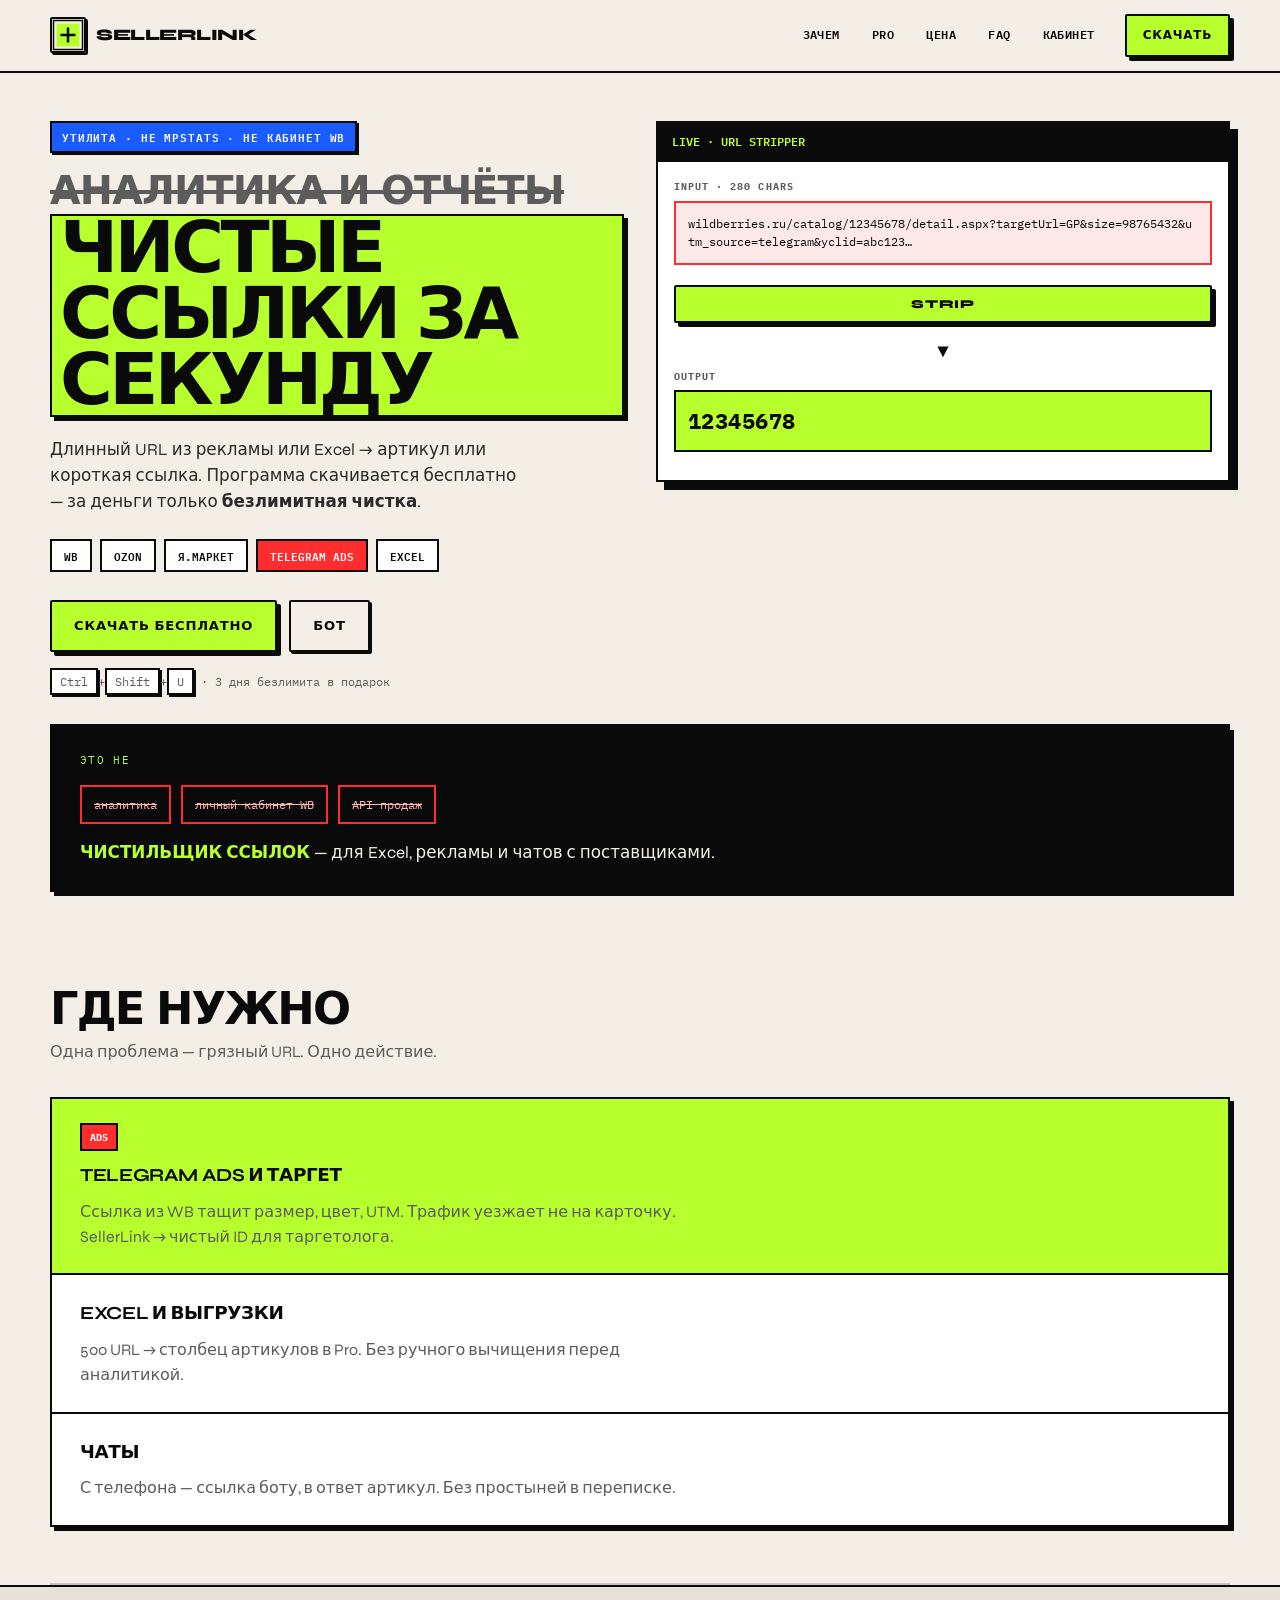
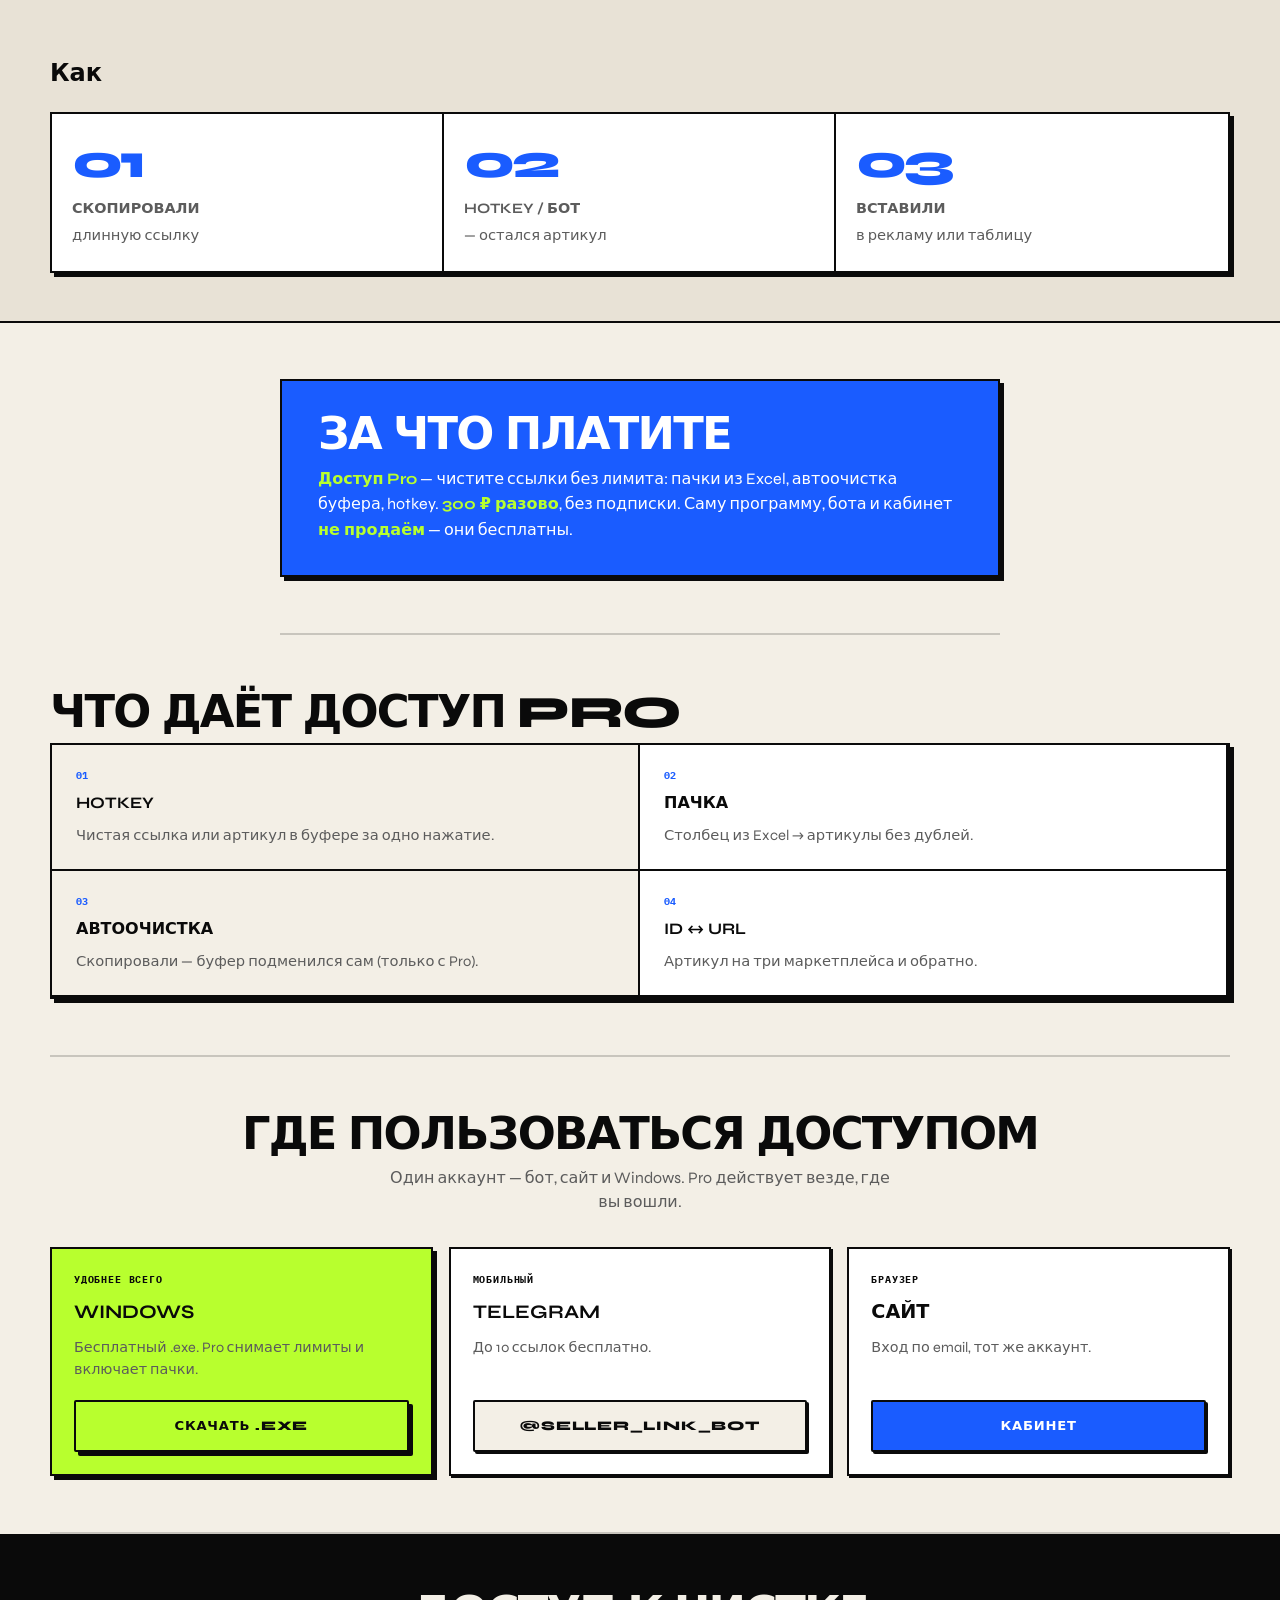
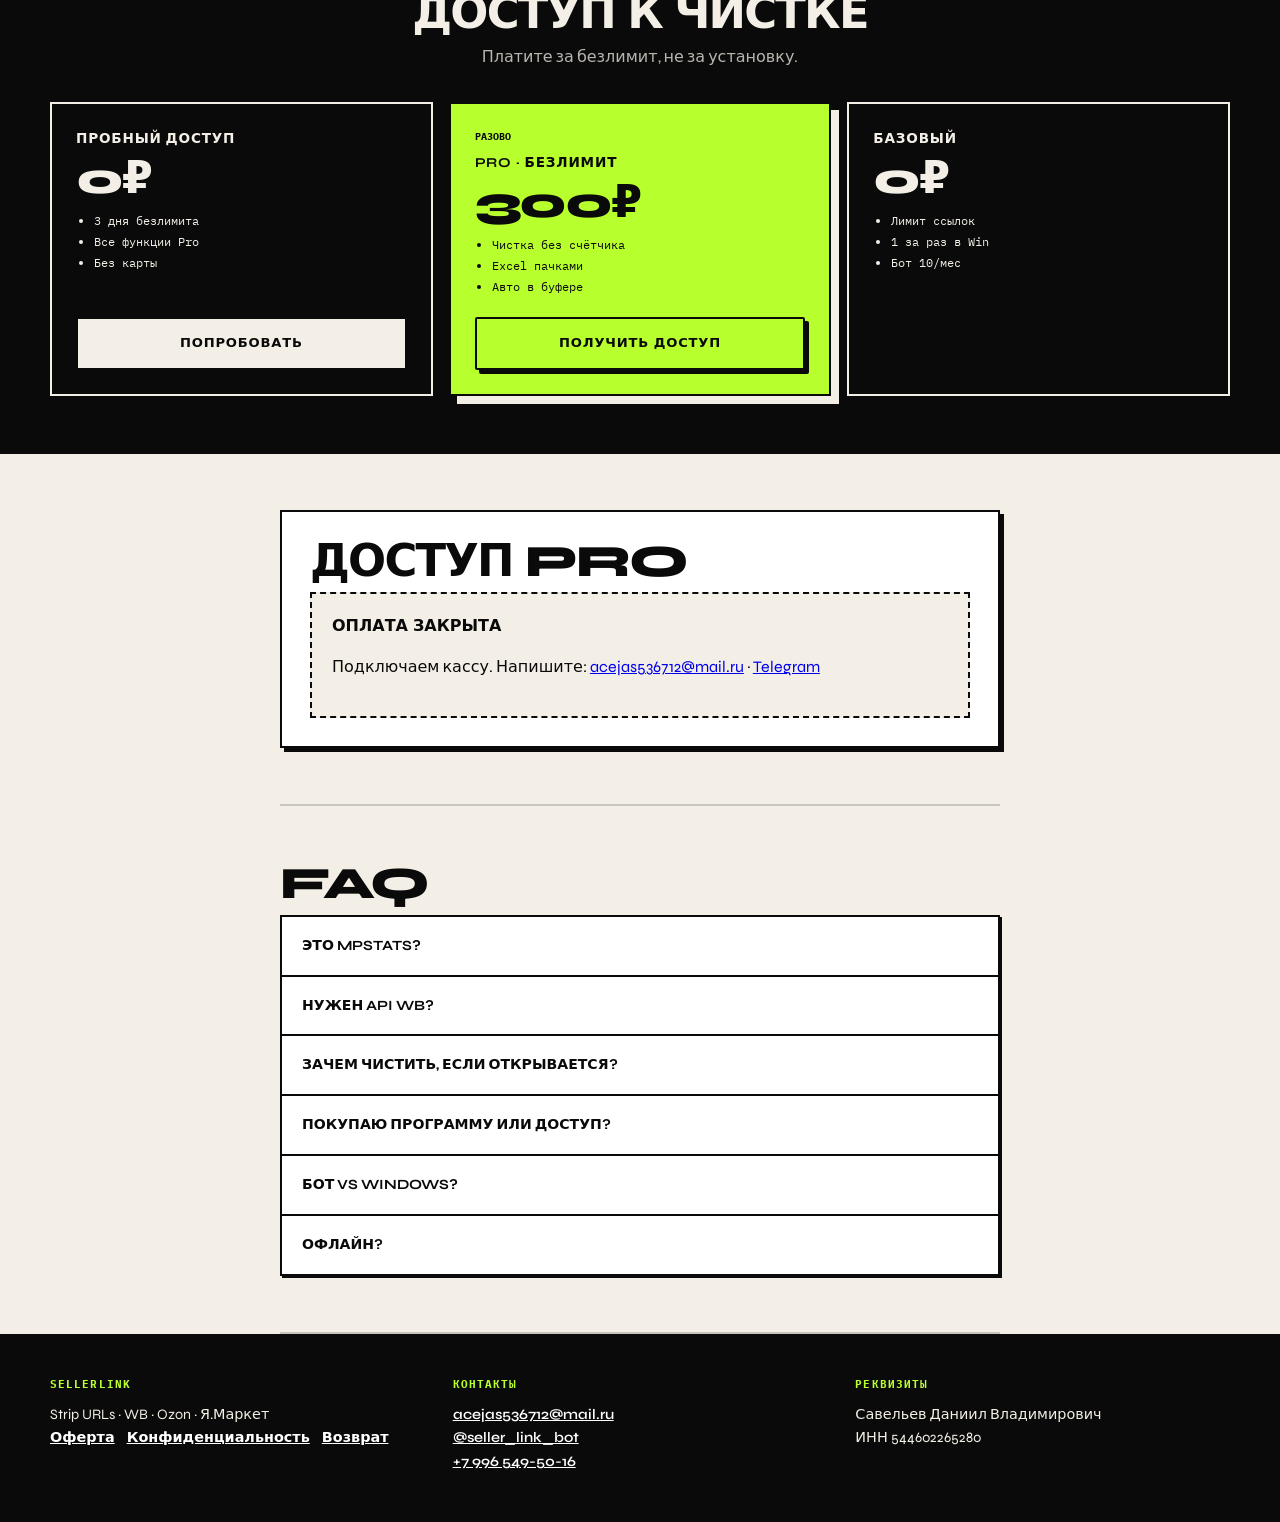
==== commit d8dcb7c0: "Copy: Pro is unlimited cleaning access, not app purchase" ====
--- a/index.html
+++ b/index.html
@@ -4,7 +4,7 @@
   <meta charset="UTF-8" />
   <meta name="viewport" content="width=device-width, initial-scale=1.0" />
   <title>SellerLink — чистые ссылки WB, Ozon и Я.Маркет</title>
-  <meta name="description" content="Утилита для селлеров: вырезает UTM и мусор из ссылок, оставляет артикул. Windows, Telegram-бот. Не аналитика." />
+  <meta name="description" content="Доступ к безлимитной чистке ссылок WB, Ozon и Я.Маркет. Программа и бот бесплатны — платите за Pro, не за .exe." />
   <meta name="sellerlink-api" content="https://sellerlink.lucaink.ru" />
   <meta name="sellerlink-cabinet" content="https://sellerlink.lucaink.ru/app" />
   <meta name="sellerlink-price" content="300" />
@@ -33,7 +33,7 @@
       </button>
       <nav class="nav-links" id="nav-menu">
         <a href="#scenes">Зачем</a>
-        <a href="#features">Внутри</a>
+        <a href="#features">Pro</a>
         <a href="#pricing">Цена</a>
         <a href="#faq">FAQ</a>
         <a href="https://sellerlink.lucaink.ru/app">Кабинет</a>
@@ -53,7 +53,7 @@
           </h1>
           <p class="lead">
             Длинный URL из рекламы или Excel → артикул или короткая ссылка.
-            Без API. Windows в трее + бот в Telegram.
+            Программа скачивается бесплатно — за деньги только <strong>безлимитная чистка</strong>.
           </p>
           <div class="chips">
             <span class="chip">WB</span>
@@ -63,11 +63,11 @@
             <span class="chip">Excel</span>
           </div>
           <div class="hero-cta">
-            <a class="btn" href="https://github.com/acejas5367123-coder/sellerlink-releases/releases/latest" target="_blank" rel="noopener">Windows .exe</a>
+            <a class="btn" href="https://github.com/acejas5367123-coder/sellerlink-releases/releases/latest" target="_blank" rel="noopener">Скачать бесплатно</a>
             <a class="btn btn-ghost" href="https://t.me/seller_link_bot" target="_blank" rel="noopener">Бот</a>
           </div>
           <p class="hero-kbd">
-            <kbd>Ctrl</kbd>+<kbd>Shift</kbd>+<kbd>U</kbd> · 3 дня Pro бесплатно
+            <kbd>Ctrl</kbd>+<kbd>Shift</kbd>+<kbd>U</kbd> · 3 дня безлимита в подарок
           </p>
         </div>
 
@@ -151,16 +151,16 @@
 
     <section id="what" class="section container narrow">
       <div class="callout-box">
-        <h2>Что покупаете</h2>
+        <h2>За что платите</h2>
         <p>
-          <strong>Windows .exe</strong> в трее — hotkey, пачки, автоочистка буфера.
-          <strong>Pro 300 ₽ разово</strong>. Бот и сайт — бесплатные дополнения.
+          <strong>Доступ Pro</strong> — чистите ссылки без лимита: пачки из Excel, автоочистка буфера, hotkey.
+          <strong>300 ₽ разово</strong>, без подписки. Саму программу, бота и кабинет <strong>не продаём</strong> — они бесплатны.
         </p>
       </div>
     </section>
 
     <section id="features" class="section container">
-      <h2>Внутри программы</h2>
+      <h2>Что даёт доступ Pro</h2>
       <div class="features-grid">
         <article class="feature-card">
           <div class="feature-num">01</div>
@@ -174,8 +174,8 @@
         </article>
         <article class="feature-card">
           <div class="feature-num">03</div>
-          <h3>Авто Pro</h3>
-          <p>Скопировали — буфер подменился сам.</p>
+          <h3>Автоочистка</h3>
+          <p>Скопировали — буфер подменился сам (только с Pro).</p>
         </article>
         <article class="feature-card">
           <div class="feature-num">04</div>
@@ -187,15 +187,15 @@
 
     <section id="platforms" class="section container">
       <div class="section-head centered">
-        <h2>Каналы</h2>
-        <p class="section-intro centered">Для работы — Windows. Для пары ссылок — бот или сайт.</p>
+        <h2>Где пользоваться доступом</h2>
+        <p class="section-intro centered">Один аккаунт — бот, сайт и Windows. Pro действует везде, где вы вошли.</p>
       </div>
       <div class="platforms-grid">
         <article class="platform-card featured">
-          <span class="platform-label">Основной</span>
+          <span class="platform-label">Удобнее всего</span>
           <h3>Windows</h3>
-          <p>Tray, пакеты, история, Pro.</p>
-          <a class="btn" href="https://github.com/acejas5367123-coder/sellerlink-releases/releases/latest" target="_blank" rel="noopener">Скачать</a>
+          <p>Бесплатный .exe. Pro снимает лимиты и включает пачки.</p>
+          <a class="btn" href="https://github.com/acejas5367123-coder/sellerlink-releases/releases/latest" target="_blank" rel="noopener">Скачать .exe</a>
         </article>
         <article class="platform-card">
           <span class="platform-label">Мобильный</span>
@@ -215,37 +215,37 @@
     <section id="pricing" class="section pricing-section">
       <div class="container">
         <div class="section-head centered">
-          <h2>Тариф</h2>
-          <p class="section-intro centered">Без подписки.</p>
+          <h2>Доступ к чистке</h2>
+          <p class="section-intro centered">Платите за безлимит, не за установку.</p>
         </div>
         <div class="pricing-grid">
           <article class="price-card">
-            <h3>Trial</h3>
+            <h3>Пробный доступ</h3>
             <div class="price">0₽</div>
             <ul>
-              <li>3 дня Pro</li>
-              <li>Автоочистка</li>
-              <li>Пачки</li>
+              <li>3 дня безлимита</li>
+              <li>Все функции Pro</li>
+              <li>Без карты</li>
             </ul>
-            <a class="btn btn-ghost" href="https://github.com/acejas5367123-coder/sellerlink-releases/releases/latest" target="_blank" rel="noopener">Скачать</a>
+            <a class="btn btn-ghost" href="https://github.com/acejas5367123-coder/sellerlink-releases/releases/latest" target="_blank" rel="noopener">Попробовать</a>
           </article>
           <article class="price-card featured">
             <span class="popular">Разово</span>
-            <h3>Pro</h3>
+            <h3>Pro · безлимит</h3>
             <div class="price">300₽</div>
             <ul>
-              <li>Без лимита</li>
-              <li>Авто буфер</li>
-              <li>Обновления</li>
+              <li>Чистка без счётчика</li>
+              <li>Excel пачками</li>
+              <li>Авто в буфере</li>
             </ul>
-            <a class="btn" href="#buy">Купить</a>
+            <a class="btn" href="#buy">Получить доступ</a>
           </article>
           <article class="price-card">
-            <h3>Free</h3>
+            <h3>Базовый</h3>
             <div class="price">0₽</div>
             <ul>
-              <li>1 ссылка</li>
-              <li>Hotkey</li>
+              <li>Лимит ссылок</li>
+              <li>1 за раз в Win</li>
               <li>Бот 10/мес</li>
             </ul>
           </article>
@@ -255,7 +255,7 @@
 
     <section id="buy" class="section container narrow">
       <div class="buy-box">
-        <h2>Купить Pro</h2>
+        <h2>Доступ Pro</h2>
         <div id="pay-paused" class="pay-paused">
           <p class="pay-paused-title">Оплата закрыта</p>
           <p class="pay-paused-text">Подключаем кассу. Напишите: <a href="mailto:acejas536712@mail.ru">acejas536712@mail.ru</a> · <a href="https://t.me/seller_link_bot" target="_blank" rel="noopener">Telegram</a></p>
@@ -286,7 +286,7 @@
             </div>
             <div class="pay-step">
               <span class="pay-step-num">3</span>
-              <div><strong>Ключ в программе</strong></div>
+              <div><strong>Активируйте доступ</strong> в Windows — email и ключ из письма</div>
             </div>
           </div>
 
@@ -319,8 +319,12 @@
           <p>Часто открывается размер/цвет с UTM. Для рекламы нужен стабильный ID.</p>
         </details>
         <details>
-          <summary>Бот vs программа?</summary>
-          <p>Бот — 1–2 ссылки с телефона. Программа — hotkey и Excel.</p>
+          <summary>Покупаю программу или доступ?</summary>
+          <p>Доступ к безлимитной чистке. .exe, бот и сайт бесплатны — Pro снимает лимиты на всех каналах.</p>
+        </details>
+        <details>
+          <summary>Бот vs Windows?</summary>
+          <p>Один аккаунт. Бот — с телефона. Windows — hotkey и Excel. Без Pro везде действует лимит.</p>
         </details>
         <details>
           <summary>Офлайн?</summary>
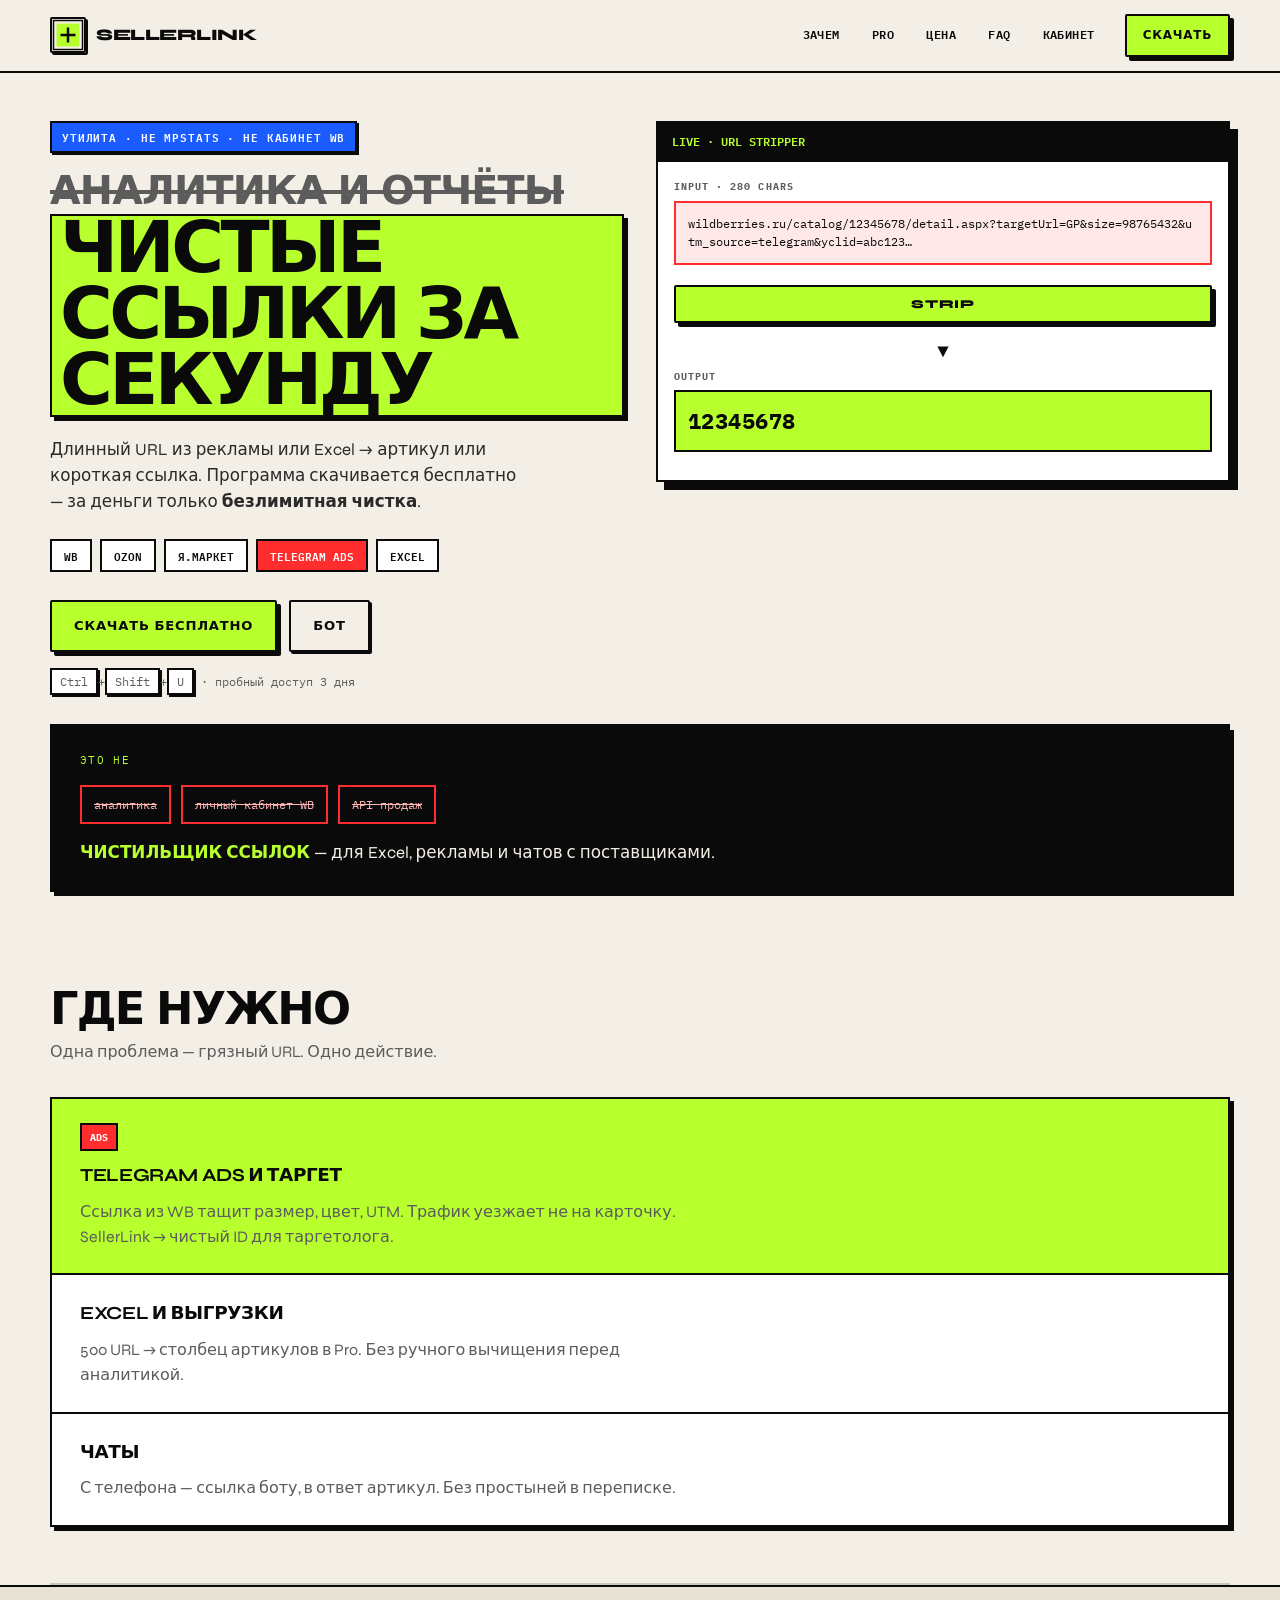
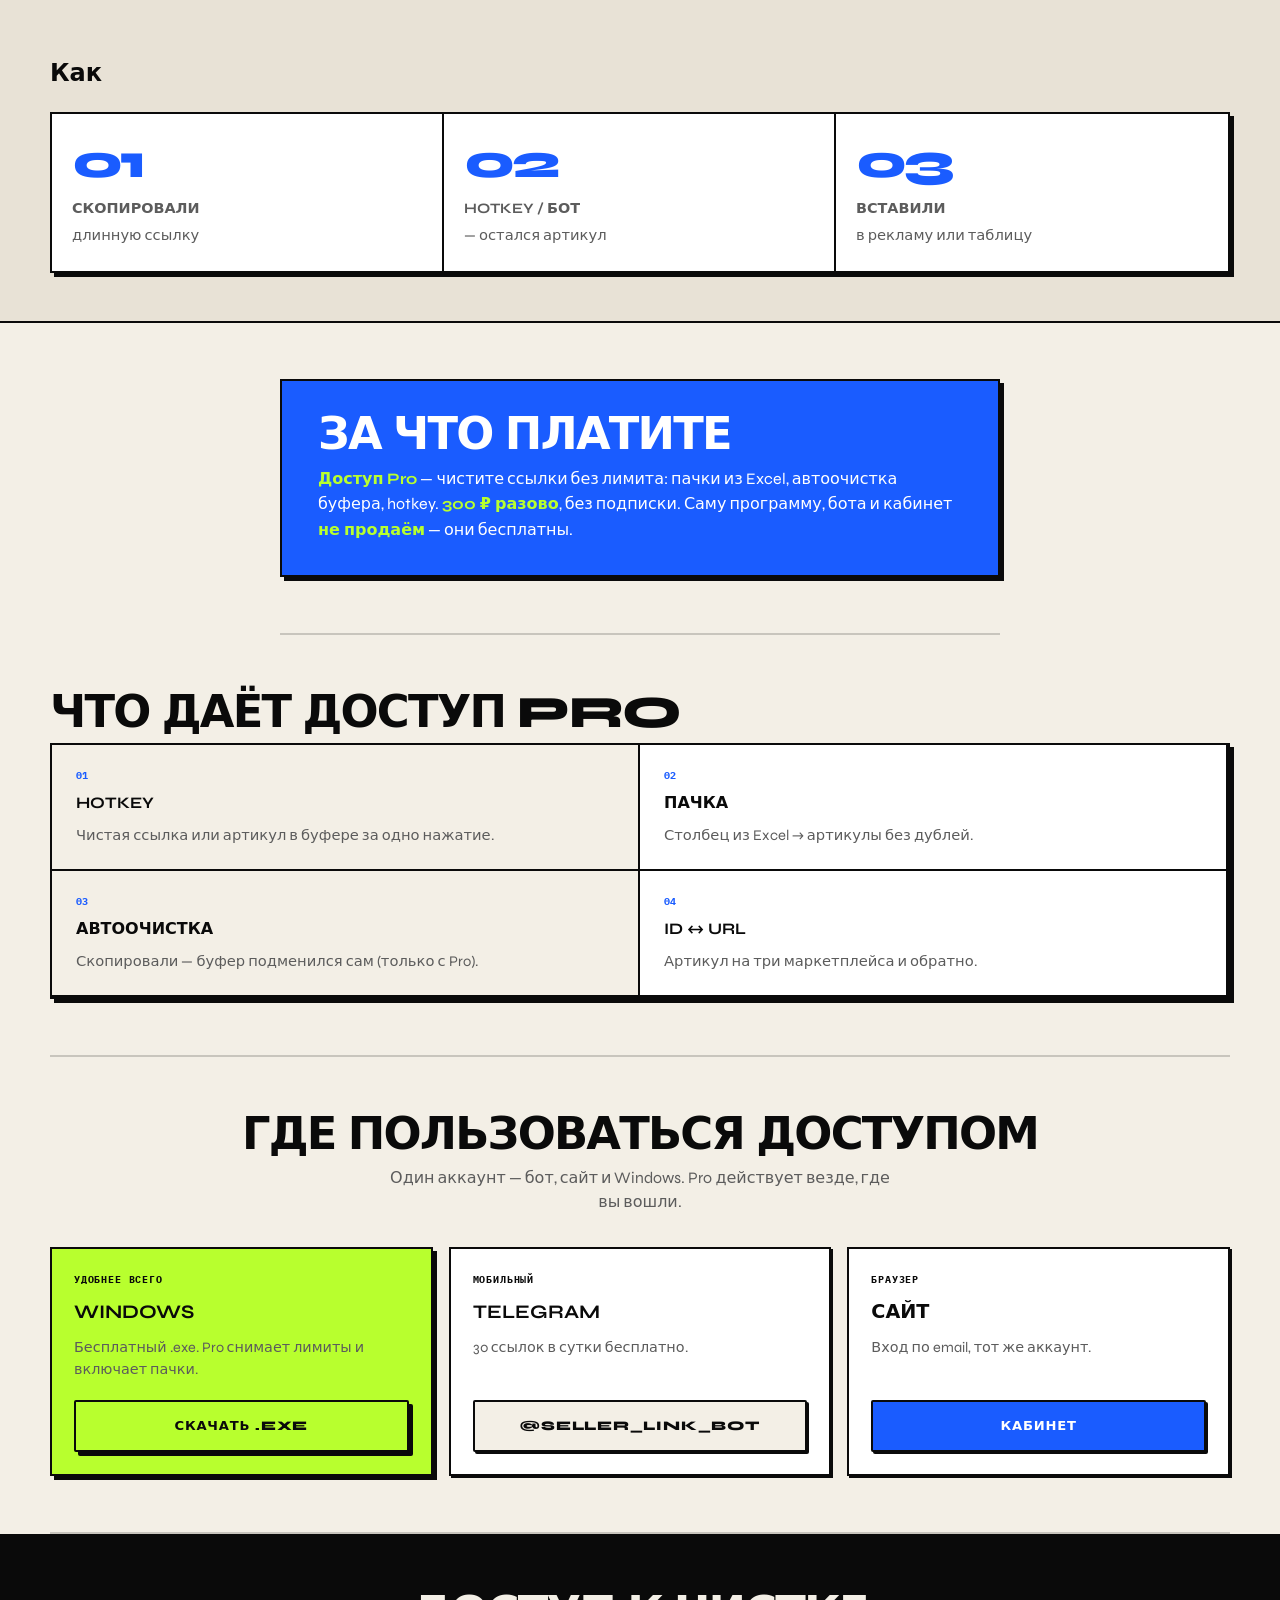
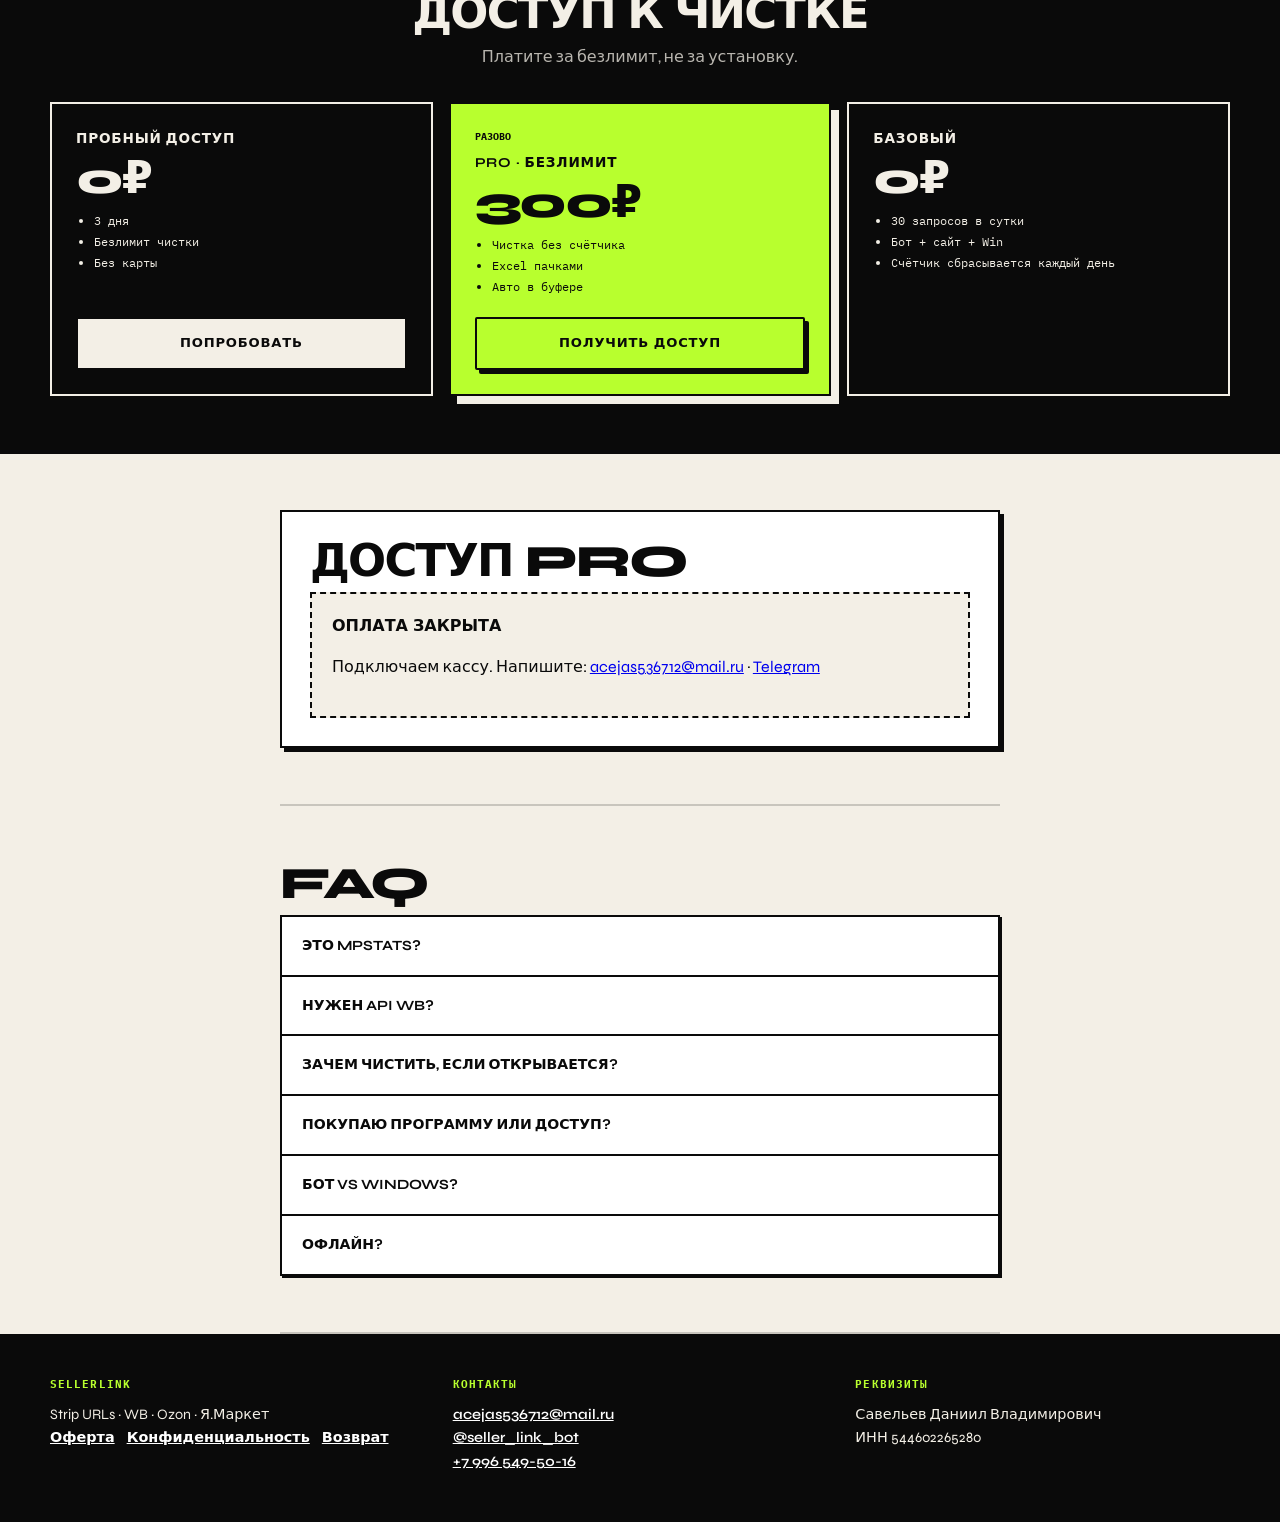
==== commit 9fb9e517: "Pricing: 3-day trial unlimited, basic 30 requests per day" ====
--- a/index.html
+++ b/index.html
@@ -67,7 +67,7 @@
             <a class="btn btn-ghost" href="https://t.me/seller_link_bot" target="_blank" rel="noopener">Бот</a>
           </div>
           <p class="hero-kbd">
-            <kbd>Ctrl</kbd>+<kbd>Shift</kbd>+<kbd>U</kbd> · 3 дня безлимита в подарок
+            <kbd>Ctrl</kbd>+<kbd>Shift</kbd>+<kbd>U</kbd> · пробный доступ 3 дня
           </p>
         </div>
 
@@ -200,7 +200,7 @@
         <article class="platform-card">
           <span class="platform-label">Мобильный</span>
           <h3>Telegram</h3>
-          <p>До 10 ссылок бесплатно.</p>
+          <p>30 ссылок в сутки бесплатно.</p>
           <a class="btn btn-ghost" href="https://t.me/seller_link_bot" target="_blank" rel="noopener">@seller_link_bot</a>
         </article>
         <article class="platform-card">
@@ -223,8 +223,8 @@
             <h3>Пробный доступ</h3>
             <div class="price">0₽</div>
             <ul>
-              <li>3 дня безлимита</li>
-              <li>Все функции Pro</li>
+              <li>3 дня</li>
+              <li>Безлимит чистки</li>
               <li>Без карты</li>
             </ul>
             <a class="btn btn-ghost" href="https://github.com/acejas5367123-coder/sellerlink-releases/releases/latest" target="_blank" rel="noopener">Попробовать</a>
@@ -244,9 +244,9 @@
             <h3>Базовый</h3>
             <div class="price">0₽</div>
             <ul>
-              <li>Лимит ссылок</li>
-              <li>1 за раз в Win</li>
-              <li>Бот 10/мес</li>
+              <li>30 запросов в сутки</li>
+              <li>Бот + сайт + Win</li>
+              <li>Счётчик сбрасывается каждый день</li>
             </ul>
           </article>
         </div>
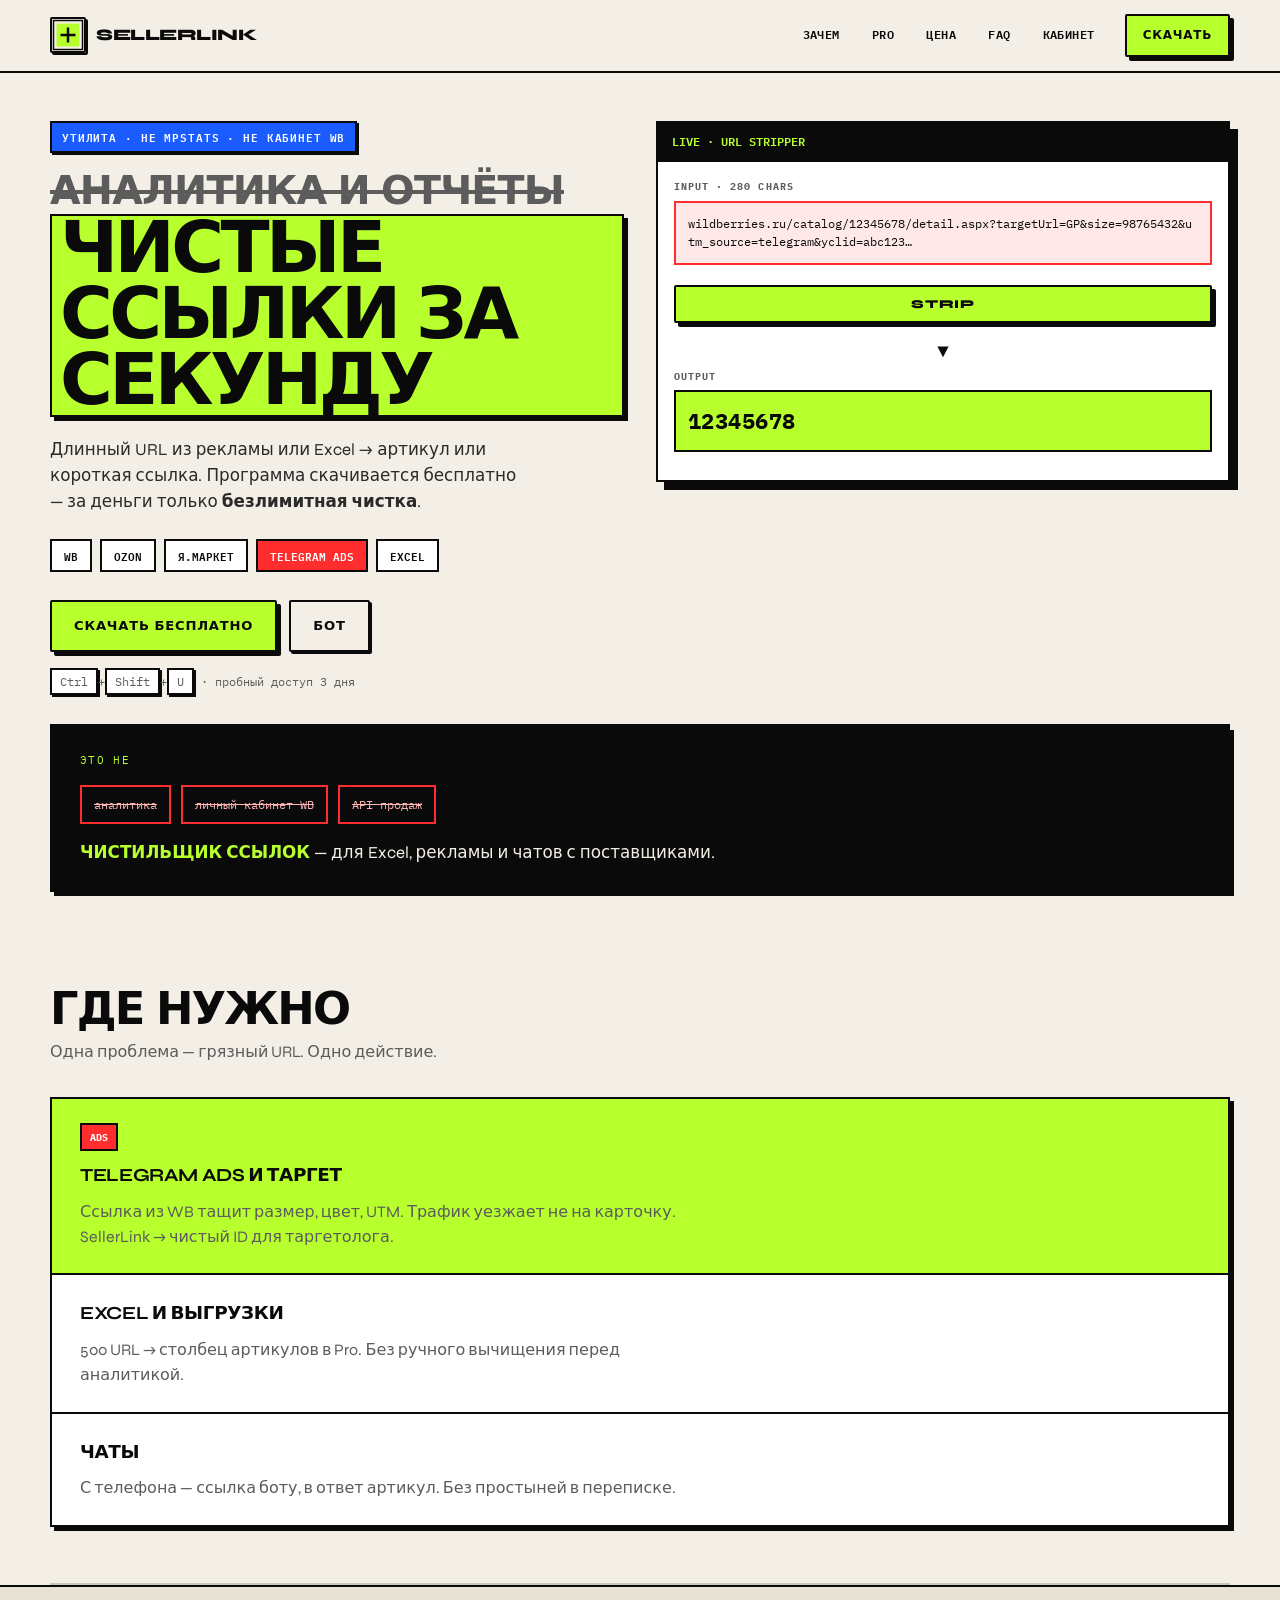
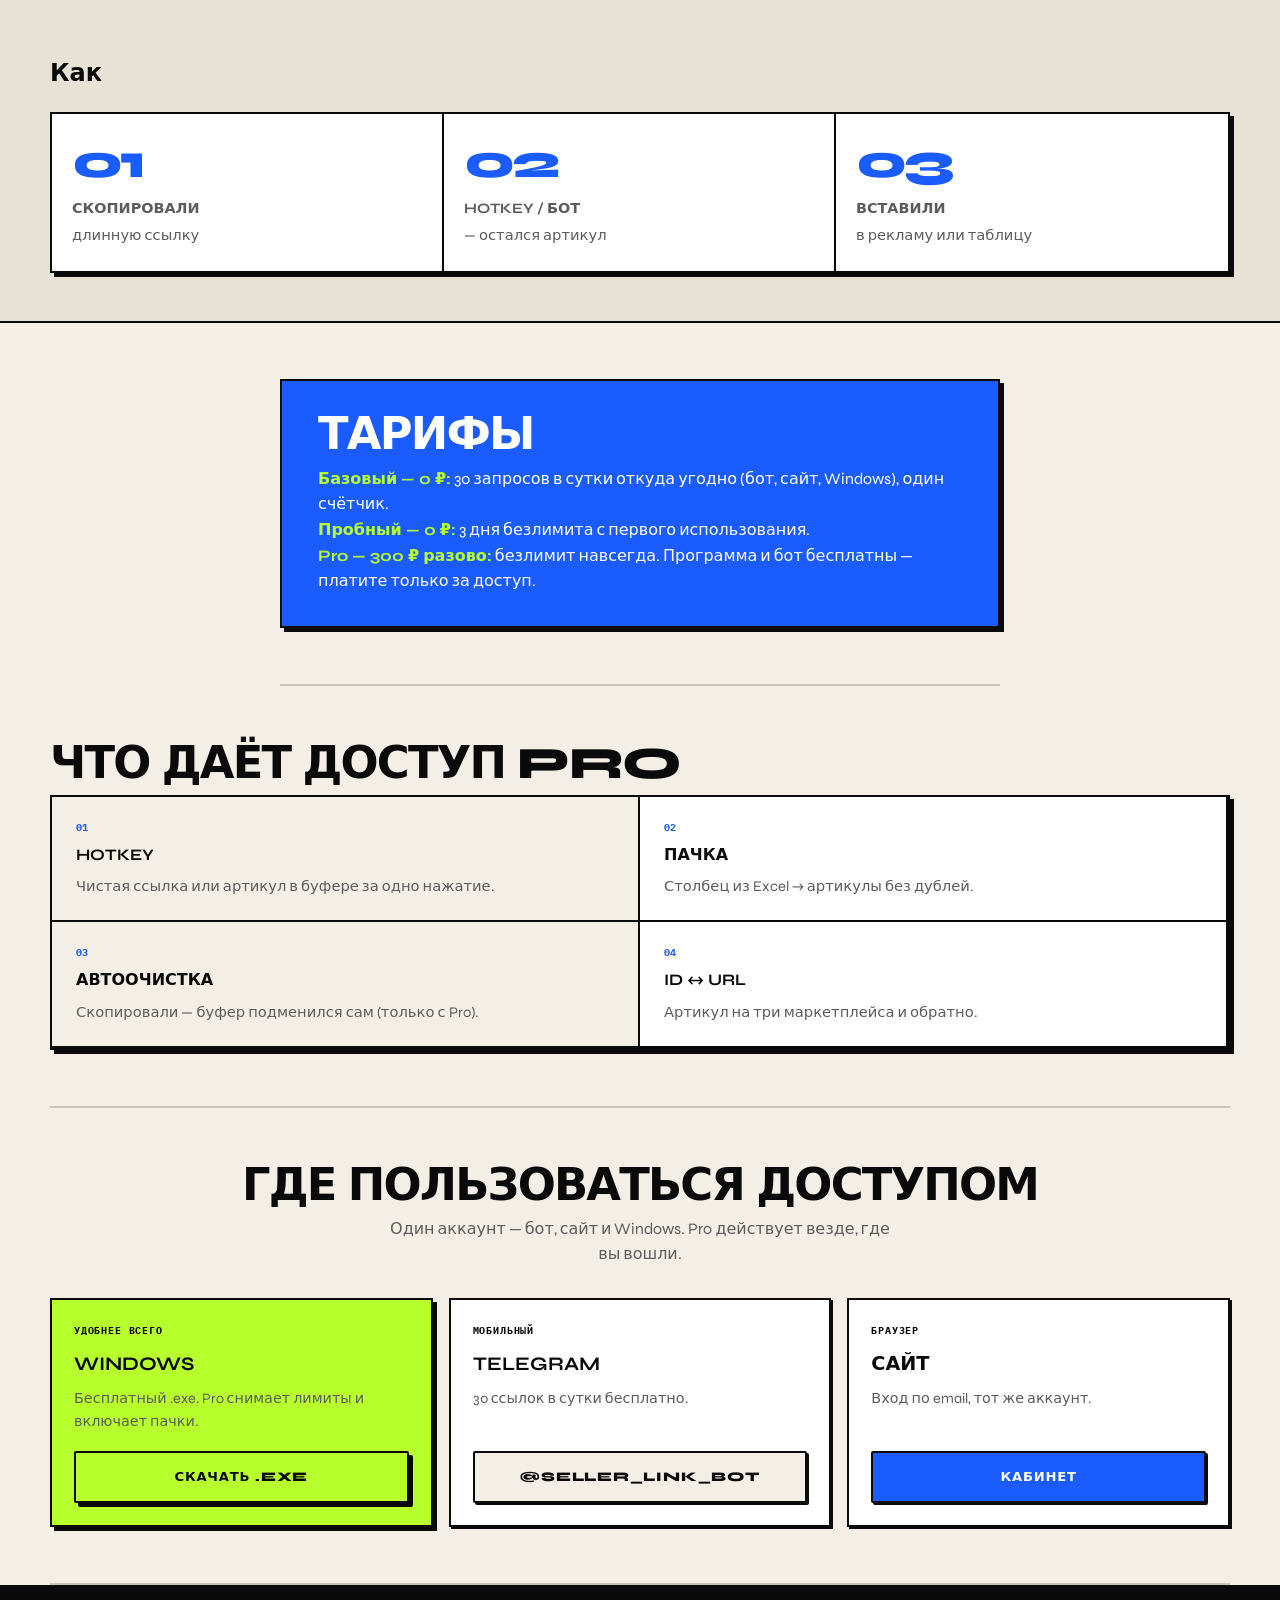
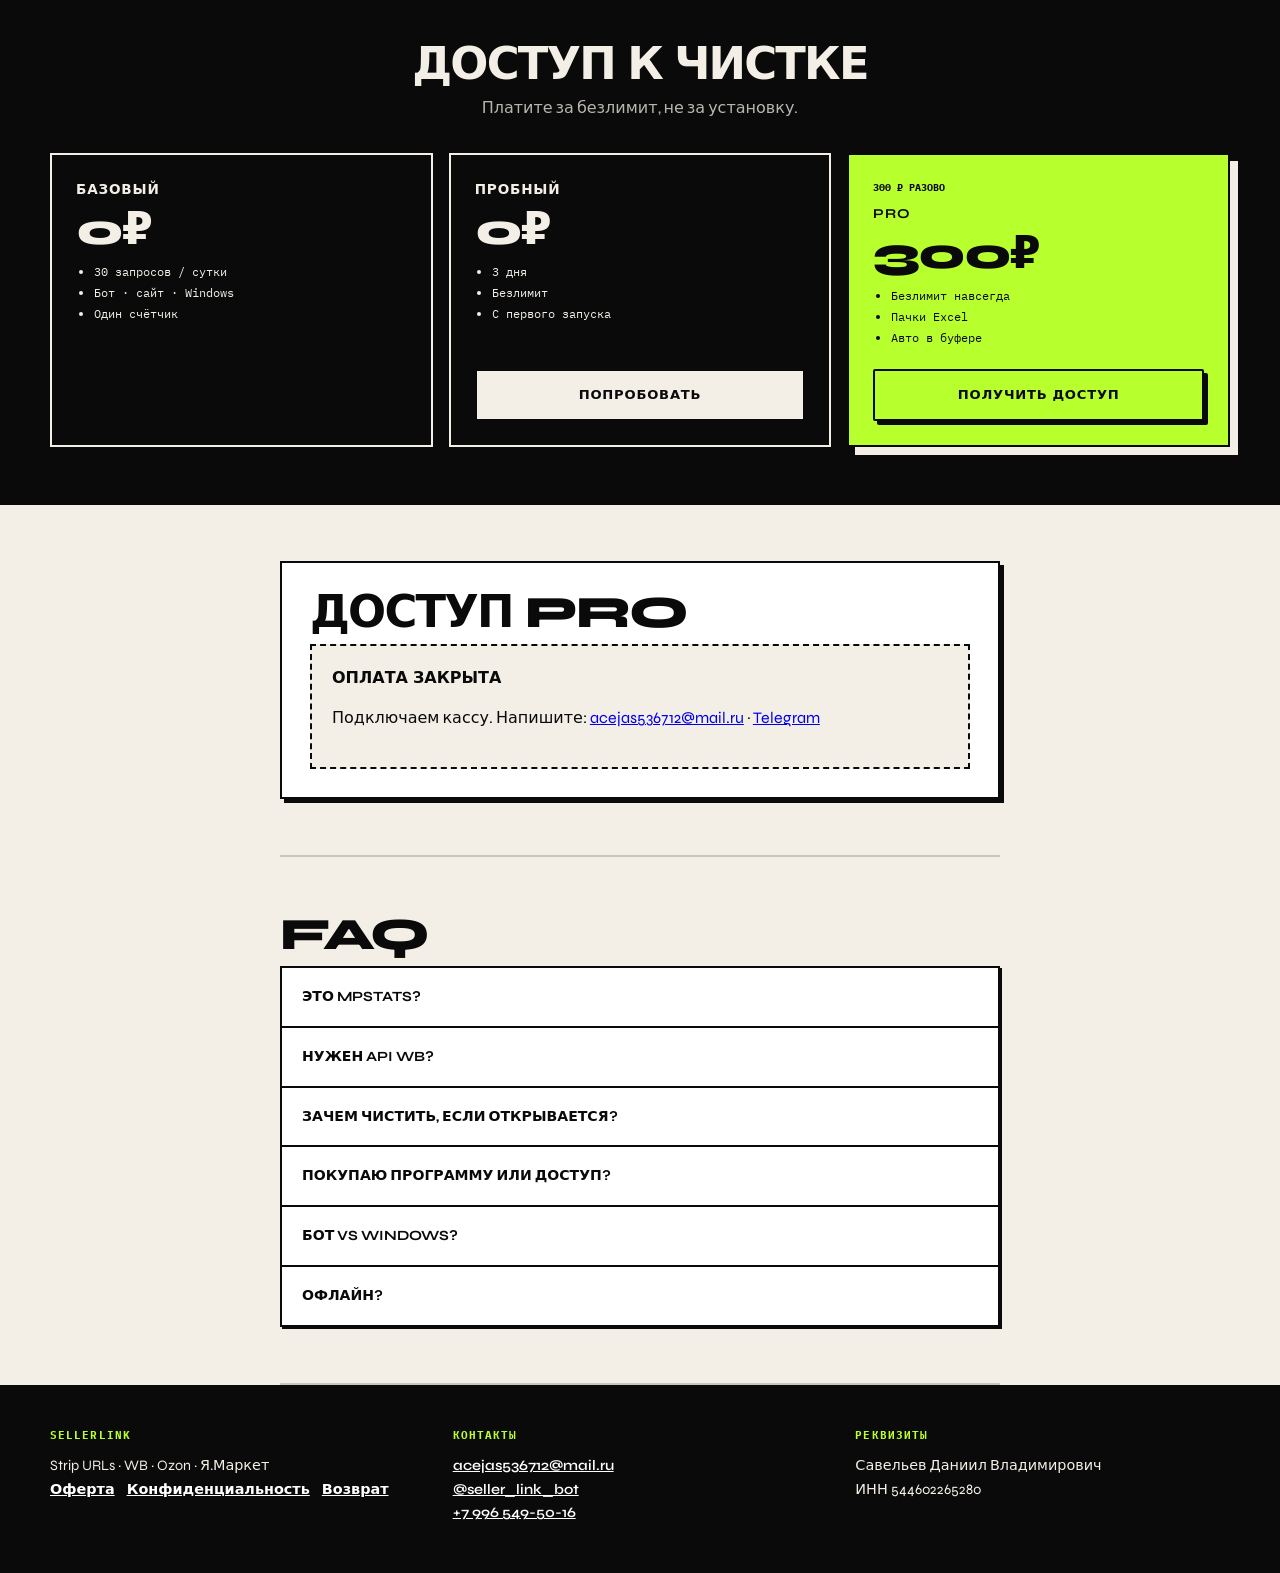
==== commit 480096c4: "Tariffs: 30/day basic, 3-day trial, Pro 300 RUB" ====
--- a/index.html
+++ b/index.html
@@ -151,10 +151,11 @@
 
     <section id="what" class="section container narrow">
       <div class="callout-box">
-        <h2>За что платите</h2>
+        <h2>Тарифы</h2>
         <p>
-          <strong>Доступ Pro</strong> — чистите ссылки без лимита: пачки из Excel, автоочистка буфера, hotkey.
-          <strong>300 ₽ разово</strong>, без подписки. Саму программу, бота и кабинет <strong>не продаём</strong> — они бесплатны.
+          <strong>Базовый — 0 ₽:</strong> 30 запросов в сутки откуда угодно (бот, сайт, Windows), один счётчик.<br />
+          <strong>Пробный — 0 ₽:</strong> 3 дня безлимита с первого использования.<br />
+          <strong>Pro — 300 ₽ разово:</strong> безлимит навсегда. Программа и бот бесплатны — платите только за доступ.
         </p>
       </div>
     </section>
@@ -220,34 +221,34 @@
         </div>
         <div class="pricing-grid">
           <article class="price-card">
-            <h3>Пробный доступ</h3>
+            <h3>Базовый</h3>
+            <div class="price">0₽</div>
+            <ul>
+              <li>30 запросов / сутки</li>
+              <li>Бот · сайт · Windows</li>
+              <li>Один счётчик</li>
+            </ul>
+          </article>
+          <article class="price-card">
+            <h3>Пробный</h3>
             <div class="price">0₽</div>
             <ul>
               <li>3 дня</li>
-              <li>Безлимит чистки</li>
-              <li>Без карты</li>
+              <li>Безлимит</li>
+              <li>С первого запуска</li>
             </ul>
             <a class="btn btn-ghost" href="https://github.com/acejas5367123-coder/sellerlink-releases/releases/latest" target="_blank" rel="noopener">Попробовать</a>
           </article>
           <article class="price-card featured">
-            <span class="popular">Разово</span>
-            <h3>Pro · безлимит</h3>
+            <span class="popular">300 ₽ разово</span>
+            <h3>Pro</h3>
             <div class="price">300₽</div>
             <ul>
-              <li>Чистка без счётчика</li>
-              <li>Excel пачками</li>
+              <li>Безлимит навсегда</li>
+              <li>Пачки Excel</li>
               <li>Авто в буфере</li>
             </ul>
             <a class="btn" href="#buy">Получить доступ</a>
-          </article>
-          <article class="price-card">
-            <h3>Базовый</h3>
-            <div class="price">0₽</div>
-            <ul>
-              <li>30 запросов в сутки</li>
-              <li>Бот + сайт + Win</li>
-              <li>Счётчик сбрасывается каждый день</li>
-            </ul>
           </article>
         </div>
       </div>
